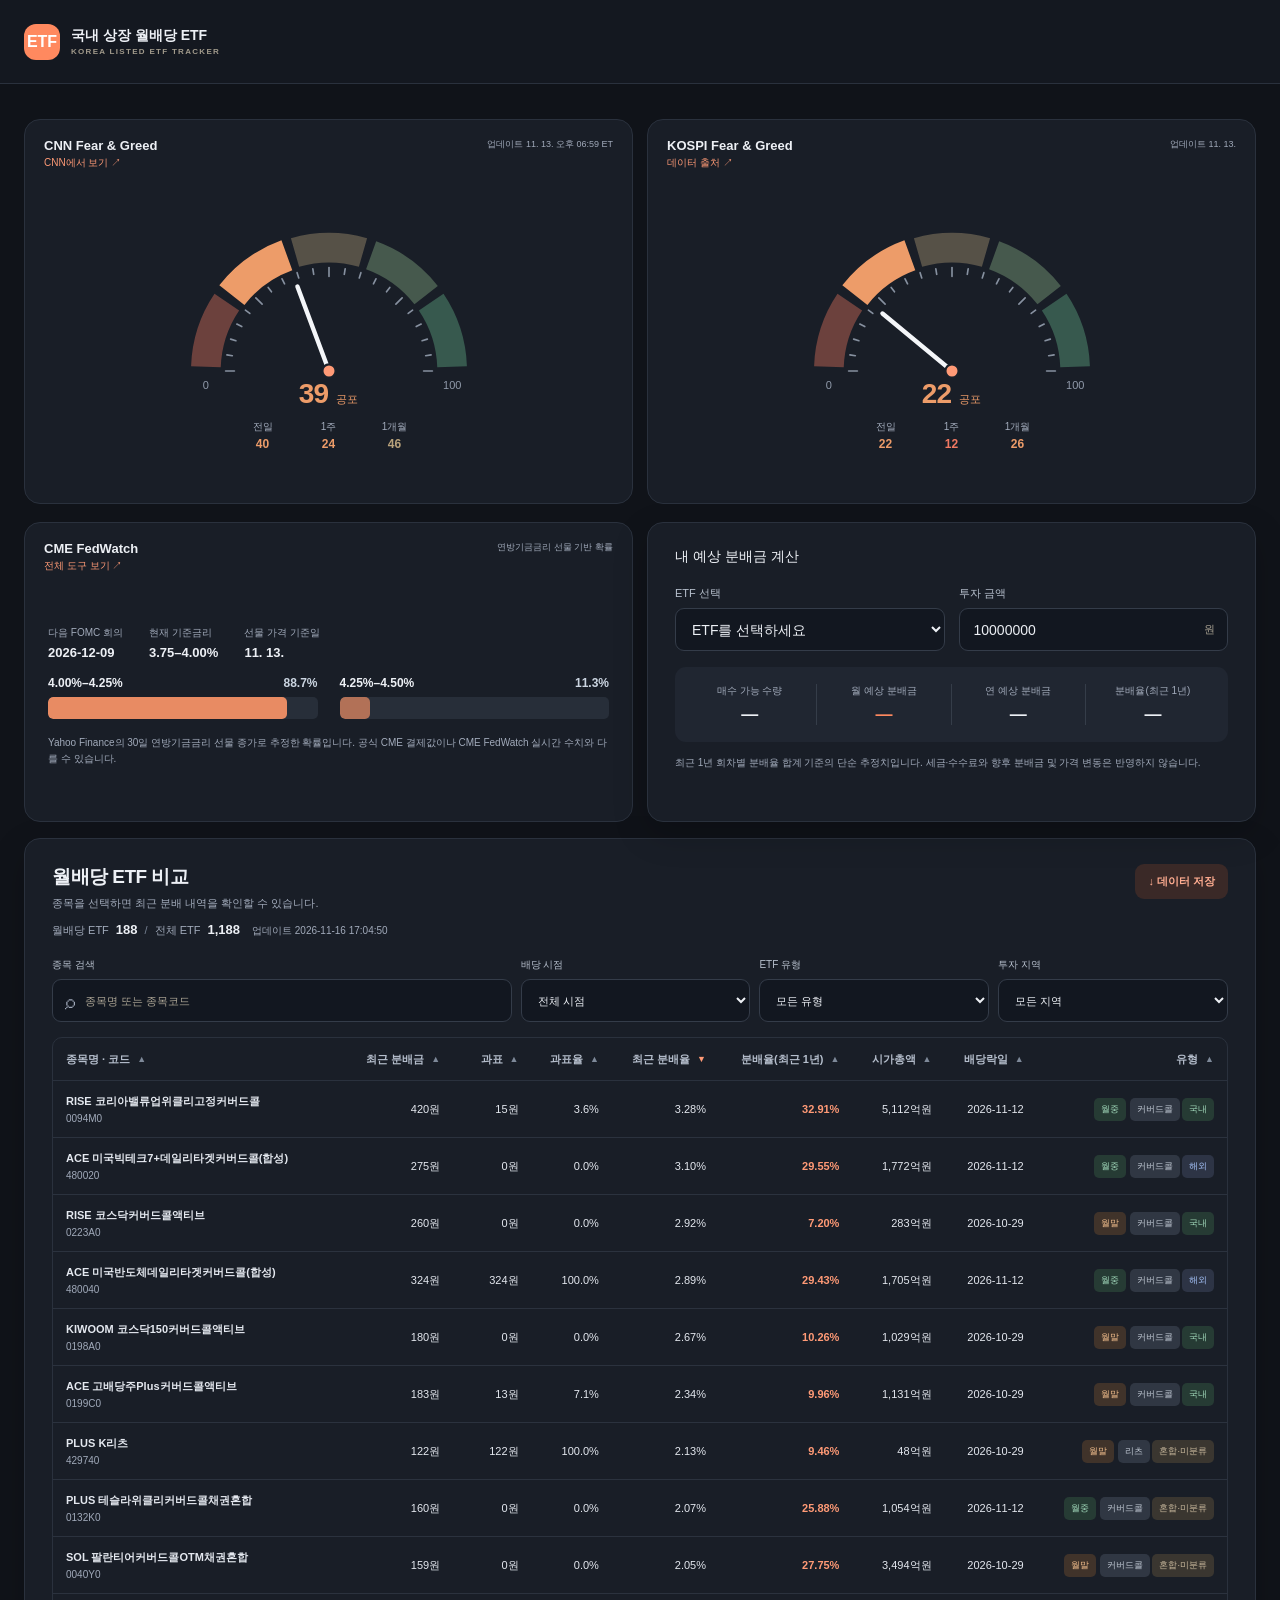
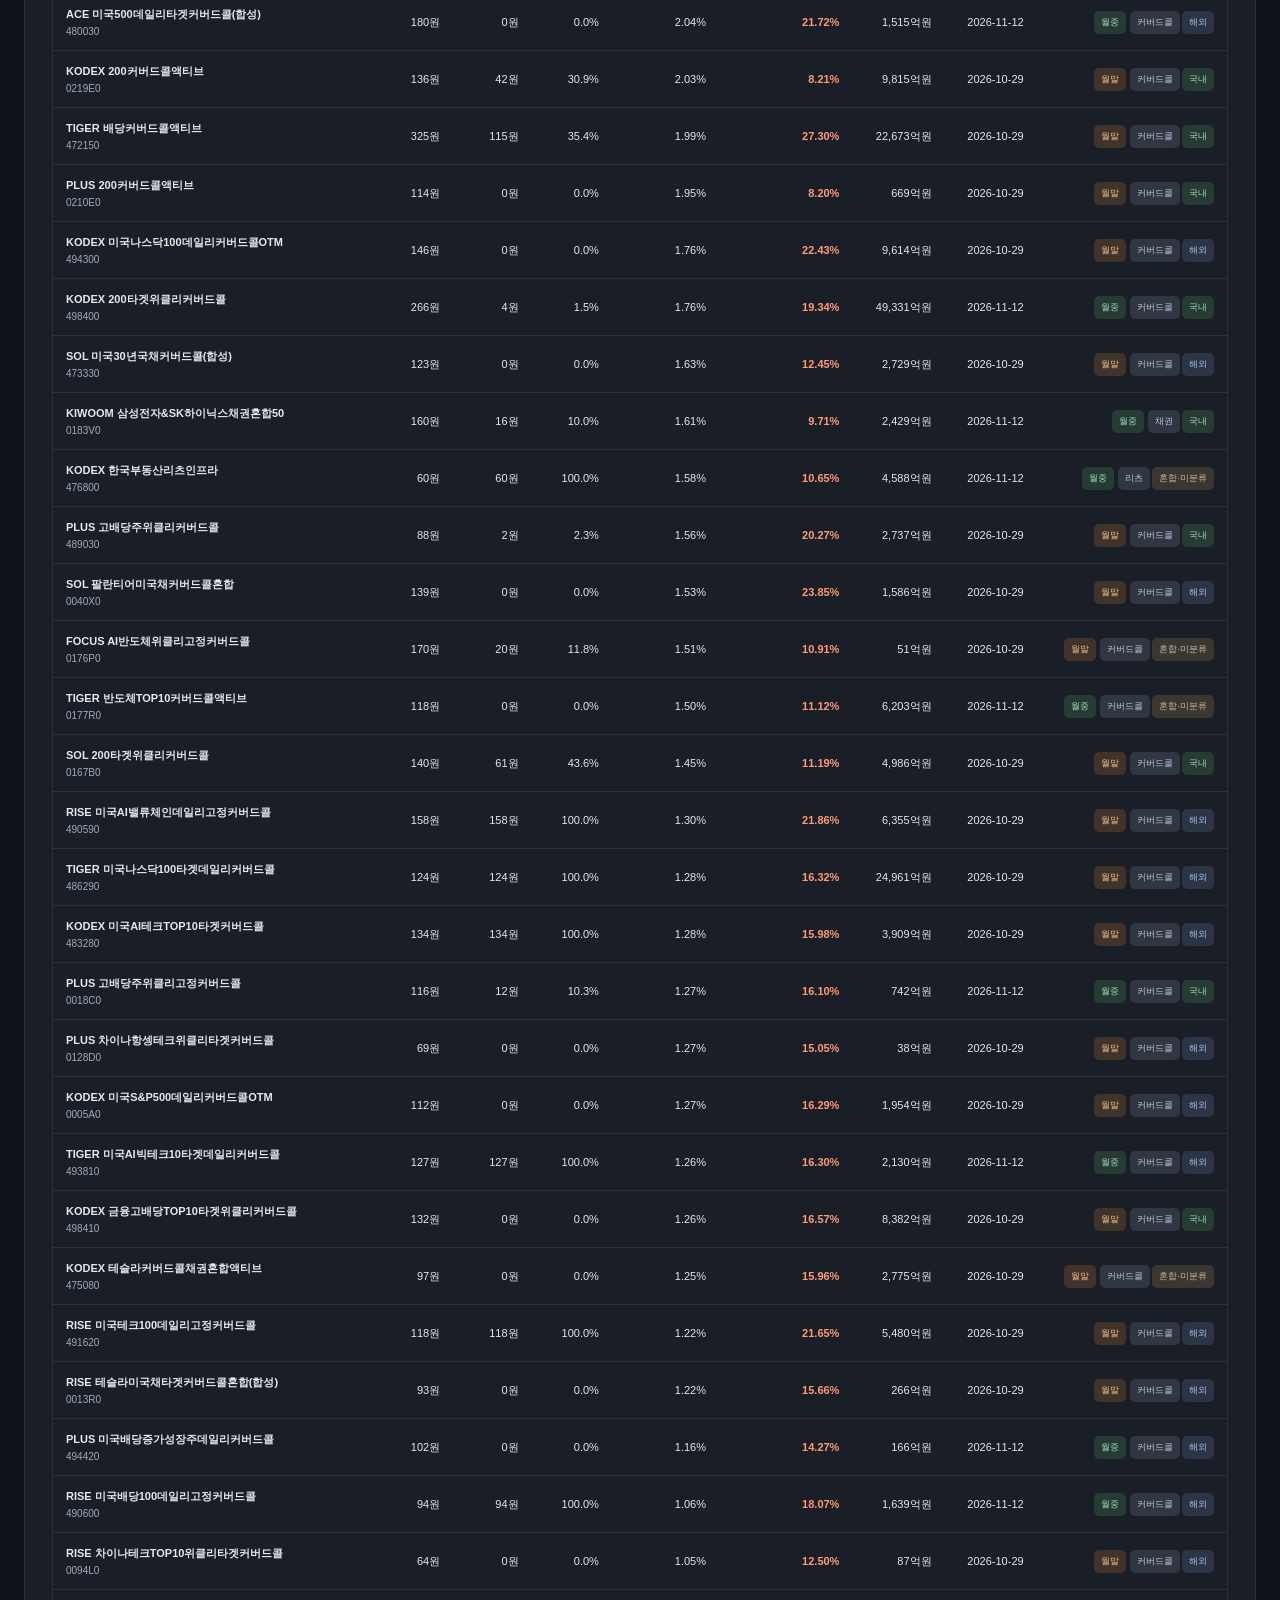
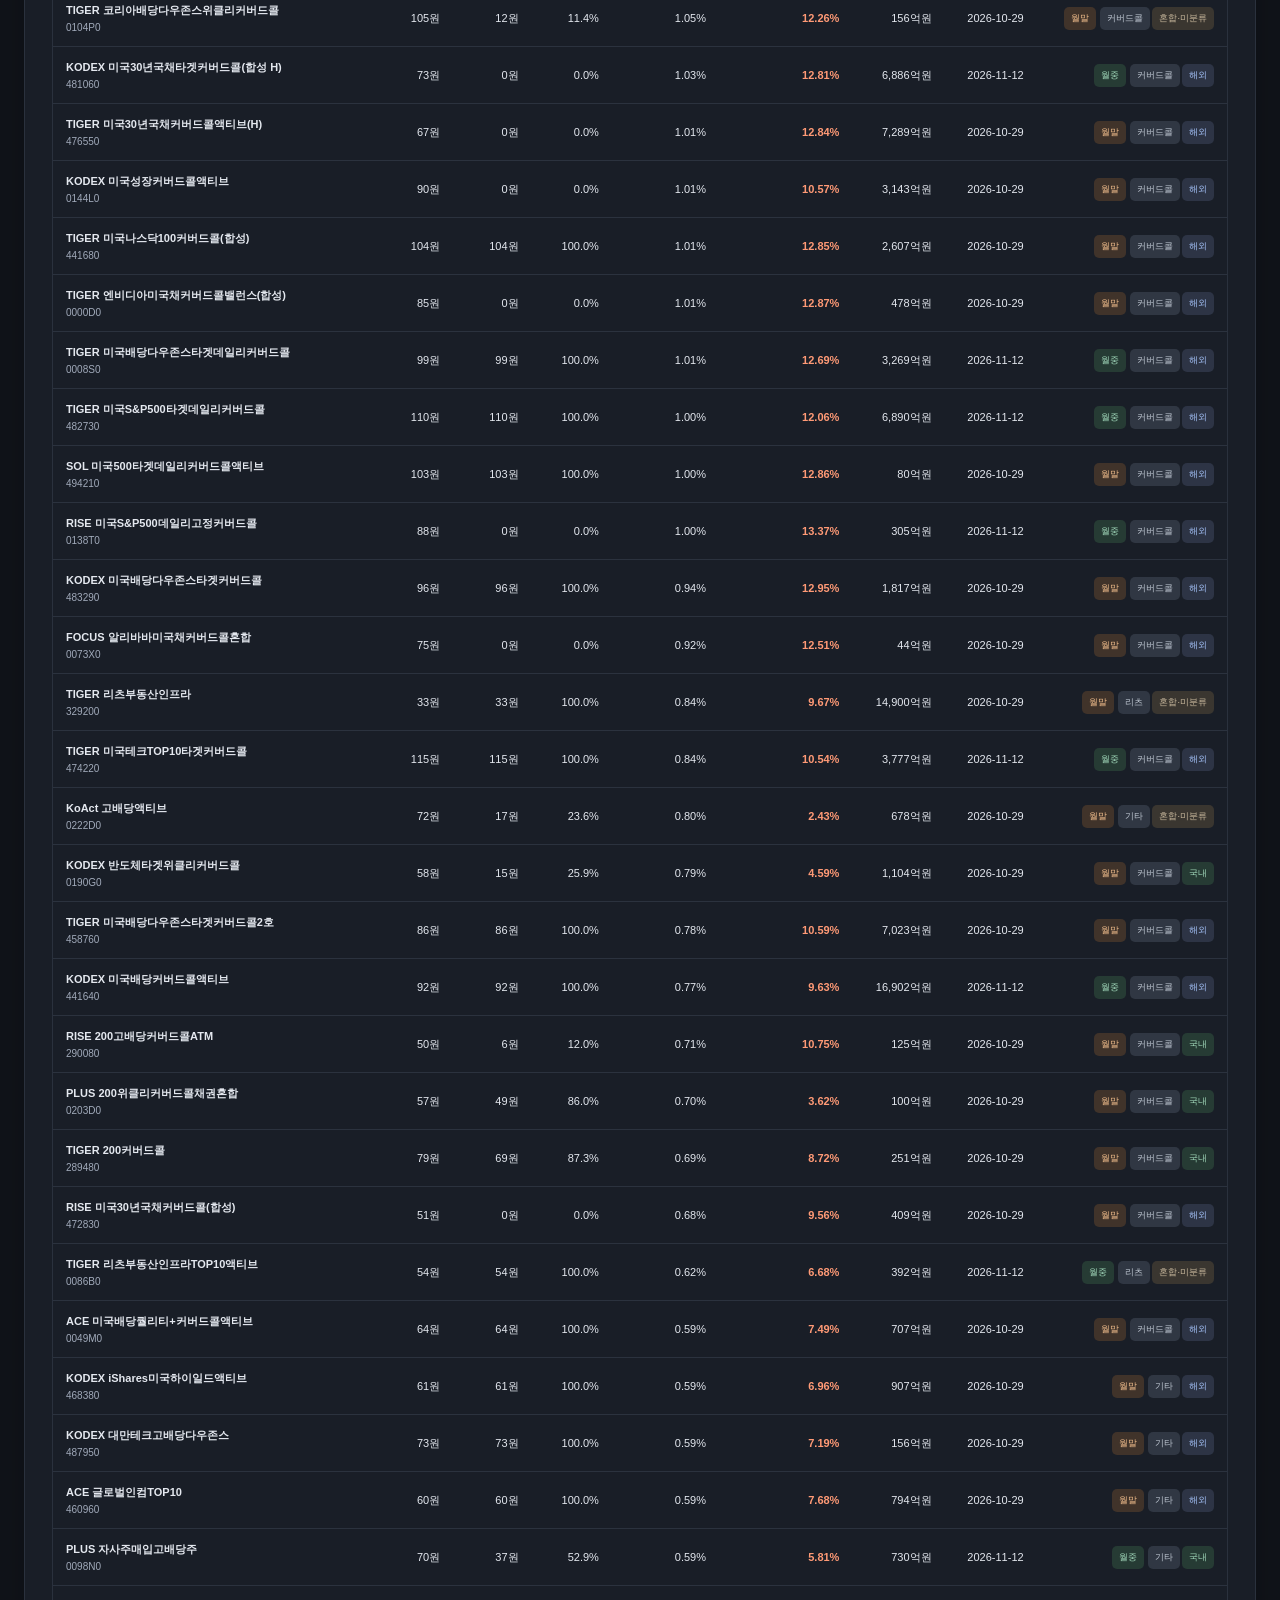
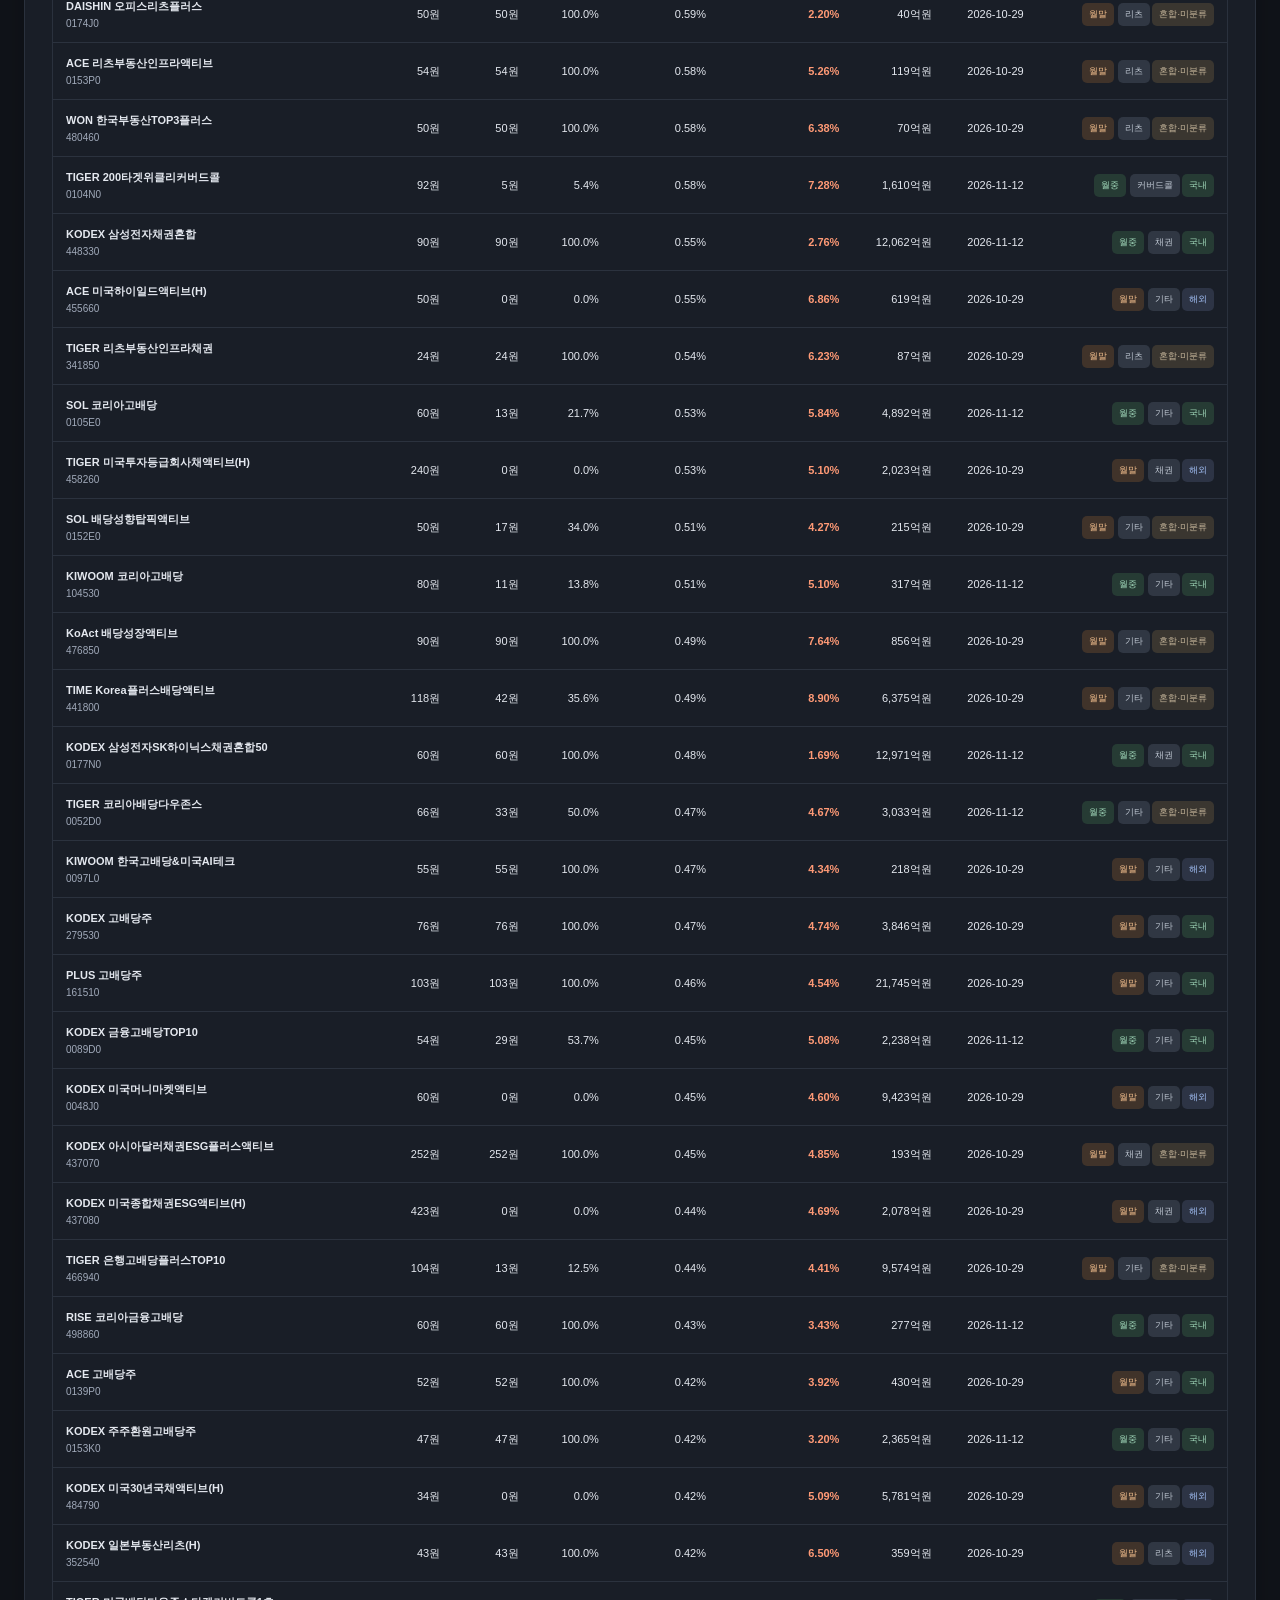
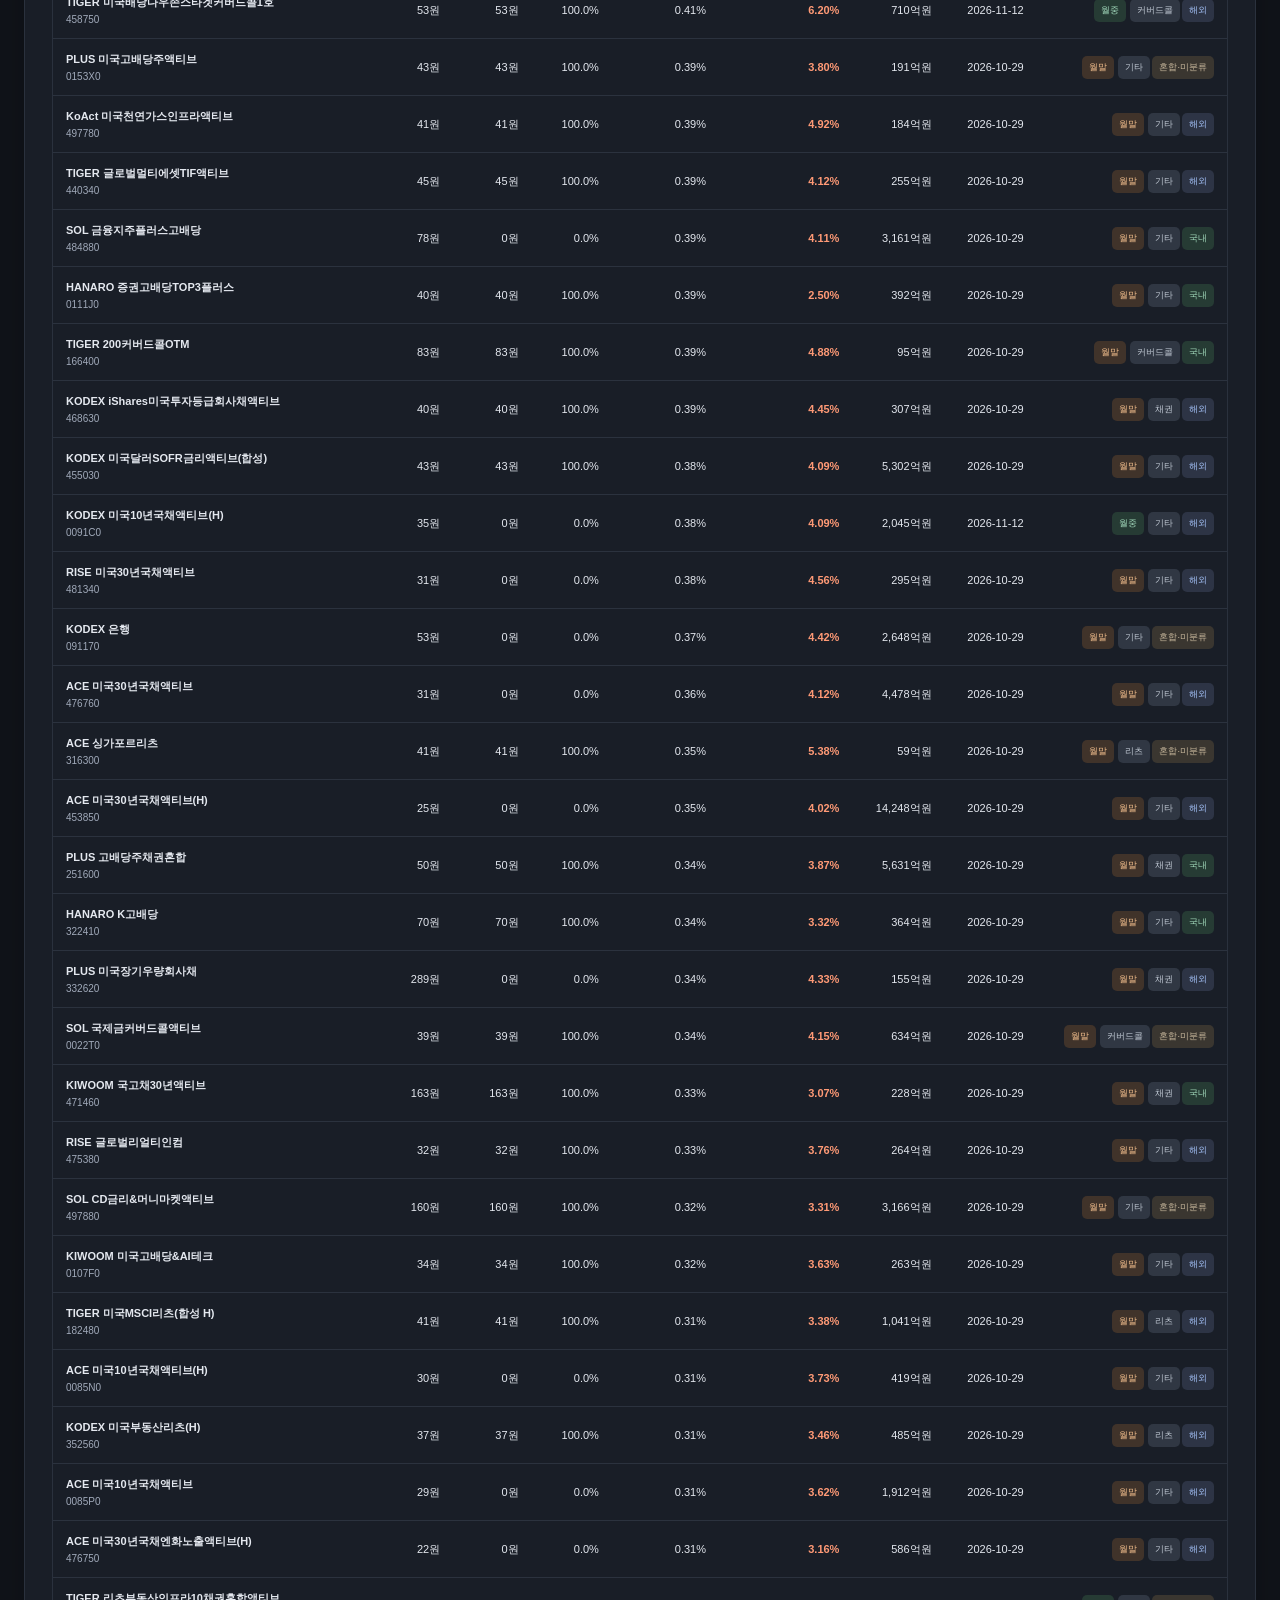
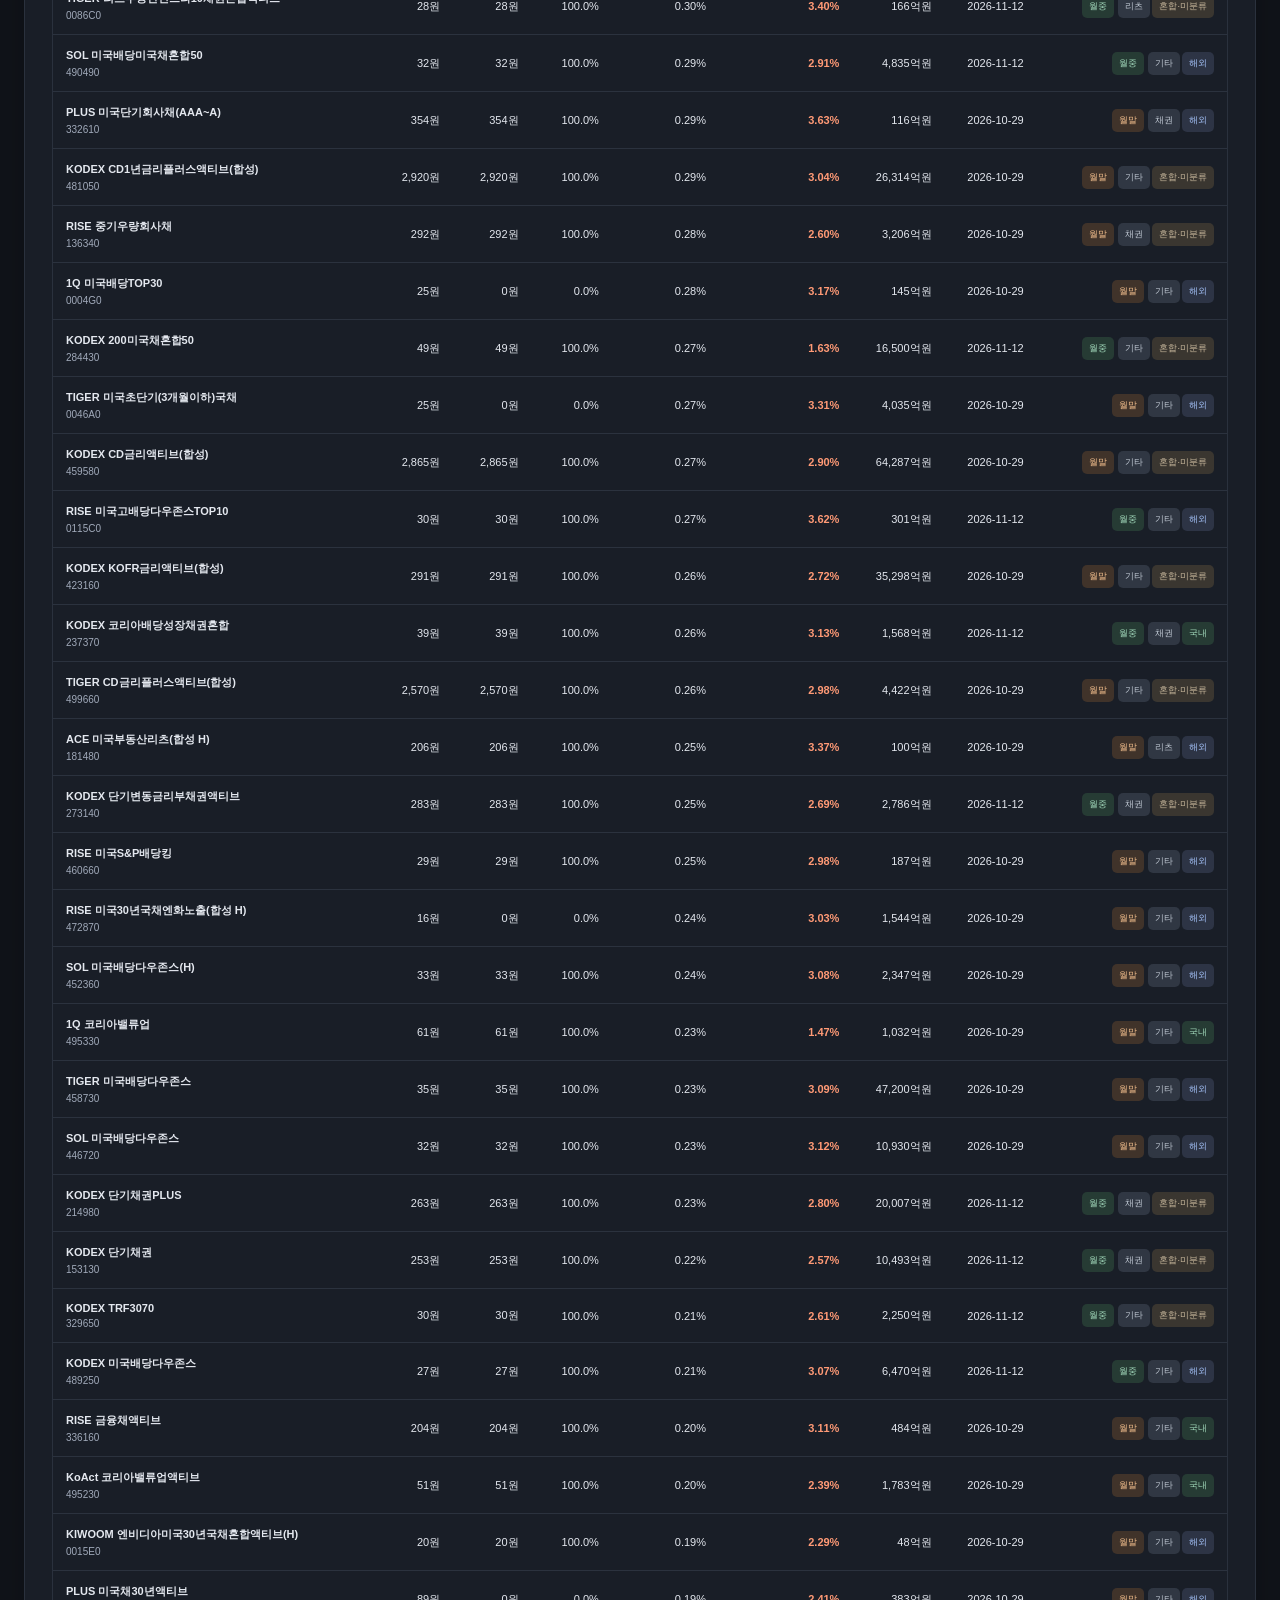
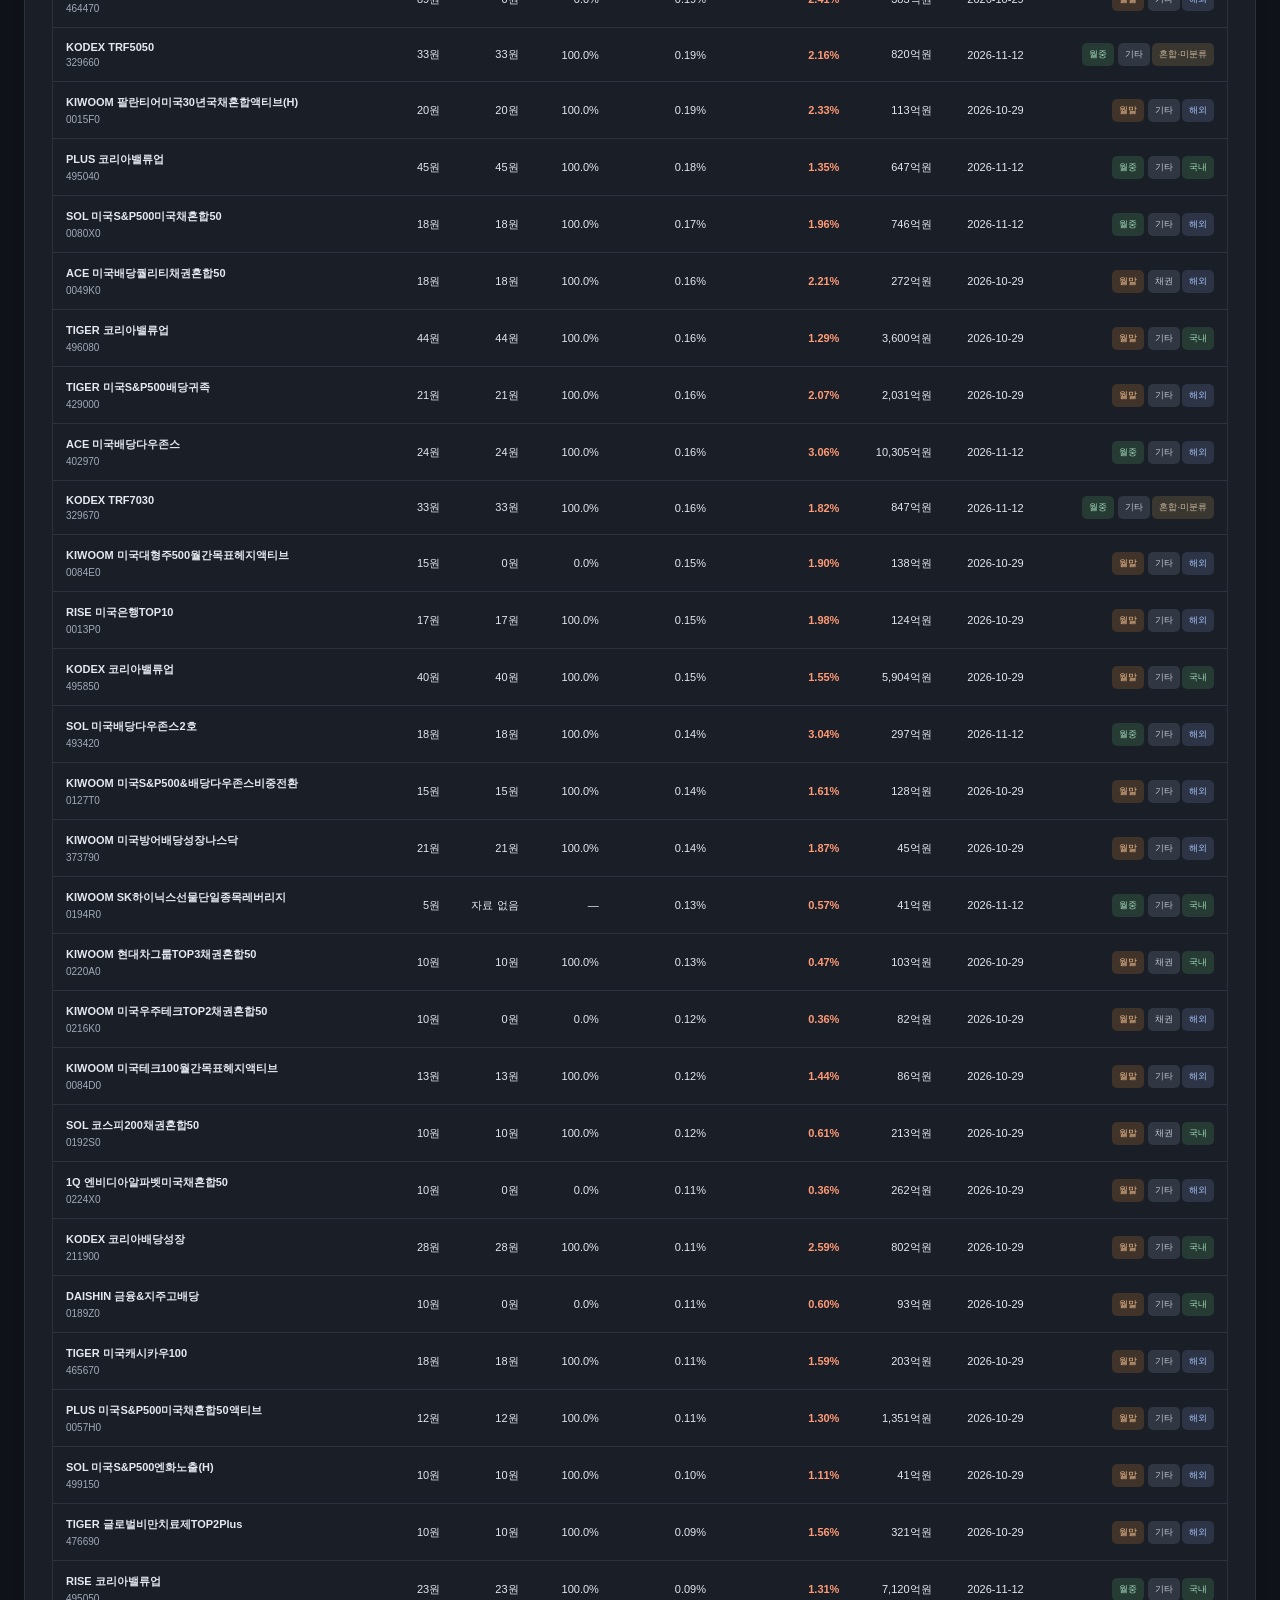
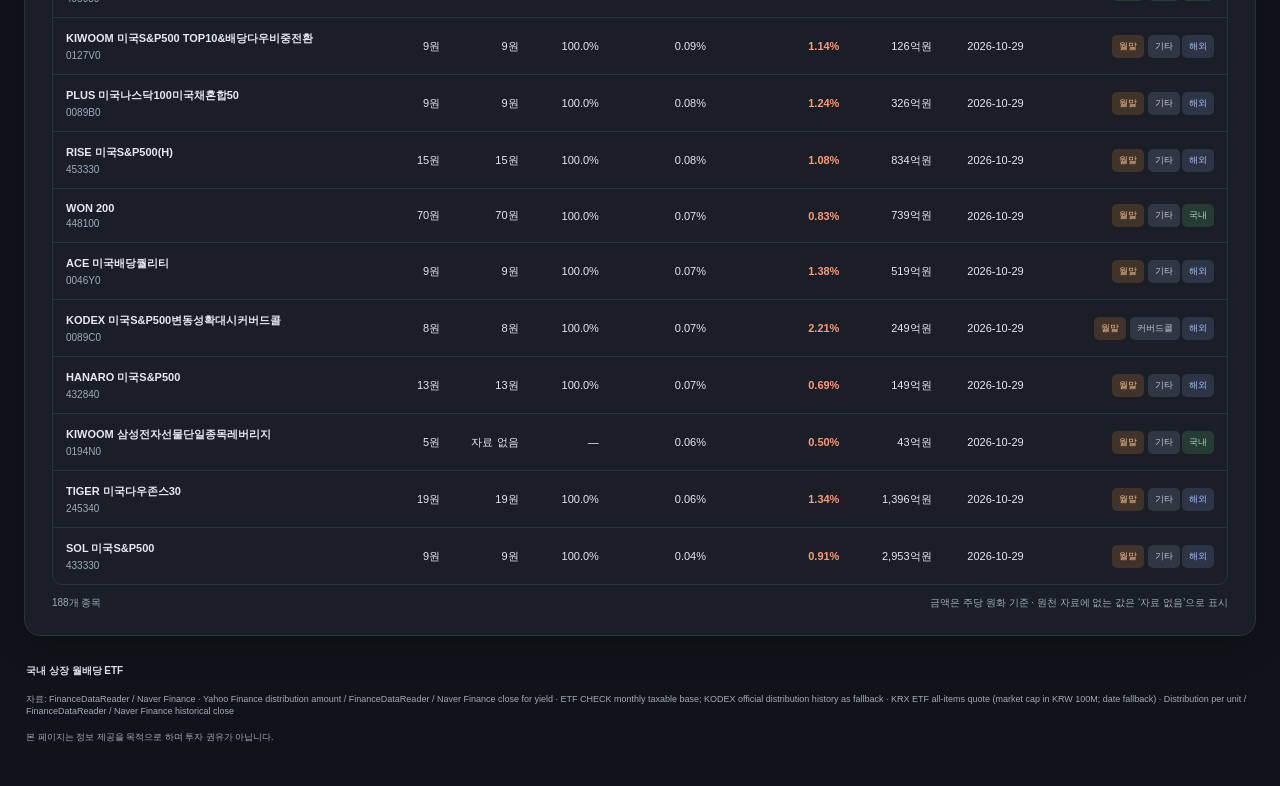
==== site/index.html @ 8293316d "dark ticker" ====
<!doctype html>
<html lang="ko">
<head>
  <meta charset="utf-8">
  <meta name="viewport" content="width=device-width,initial-scale=1">
  <meta name="theme-color" content="#101319">
  <meta name="description" content="국내 상장 월배당 ETF의 분배금, 분배율과 배당 이력을 한눈에 비교하세요.">
  <title>국내 상장 월배당 ETF</title>
  <link rel="stylesheet" href="./css/style.css?v=22">
  <script type="module" src="https://widgets.tradingview-widget.com/w/kr/tv-ticker-tape.js"></script>
</head>
<body>
  <header class="topbar">
    <a class="logo" href="./"><span class="logo-icon">ETF</span><span>국내 상장 월배당 ETF<small>KOREA LISTED ETF TRACKER</small></span></a>
    <div class="topbar-ticker" aria-label="시장 시세">
      <tv-ticker-tape symbols="FOREXCOM:SPXUSD,FOREXCOM:NSXUSD,FOREXCOM:DJI,BITSTAMP:BTCUSD,FX_IDC:KRWUSD" hide-chart item-size="compact" show-hover style="width: 100%" theme="dark" transparent></tv-ticker-tape>
    </div>
  </header>

  <main class="container">
    <section class="market-cards" aria-label="ETF 및 시장 지표">
      <article class="market-card fear-card">
        <div class="market-card-heading"><div><span>CNN Fear &amp; Greed</span><a href="https://edition.cnn.com/markets/fear-and-greed" target="_blank" rel="noopener noreferrer">CNN에서 보기 ↗</a></div><small id="fearUpdated">지표를 불러오는 중</small></div>
        <div id="fearGauge" class="fear-gauge"><span class="metric-loading">지표를 불러오는 중…</span></div>
      </article>
      <article class="market-card kospi-fear-card">
        <div class="market-card-heading"><div><span>KOSPI Fear &amp; Greed</span><a href="https://kospi.feargreedchart.com/api/?action=kospi" target="_blank" rel="noopener noreferrer">데이터 출처 ↗</a></div><small id="kospiFearUpdated">지표를 불러오는 중</small></div>
        <div id="kospiFearGauge" class="fear-gauge"><span class="metric-loading">지표를 불러오는 중…</span></div>
      </article>
    </section>

    <section class="market-bottom-row" aria-label="금리 전망 및 분배금 계산">
      <article class="market-card fedwatch-card">
        <div class="market-card-heading"><div><span>CME FedWatch</span><a href="https://www.cmegroup.com/markets/interest-rates/cme-fedwatch-tool" target="_blank" rel="noopener noreferrer">전체 도구 보기 ↗</a></div><small>연방기금금리 선물 기반 확률</small></div>
        <div id="fedwatchChart" class="fedwatch-chart"><span class="metric-loading">CME futures data loading…</span></div>
      </article>

      <section class="panel calculator" id="calculator">
        <div class="section-heading"><div>내 예상 분배금 계산</div></div>
        <div class="calculator-grid">
          <div class="field"><label for="calcEtf">ETF 선택</label><select id="calcEtf"><option value="">ETF를 선택하세요</option></select></div>
          <div class="field"><label for="investment">투자 금액</label><div class="input-suffix"><input id="investment" type="number" value="10000000" min="0" step="100000"><span>원</span></div></div>
        </div>
        <div class="calc-results">
          <div><span>매수 가능 수량</span><strong id="shares">—</strong></div>
          <div><span>월 예상 분배금</span><strong class="accent" id="monthlyIncome">—</strong></div>
          <div><span>연 예상 분배금</span><strong id="annualIncome">—</strong></div>
          <div><span>분배율(최근 1년)</span><strong id="calcYield">—</strong></div>
        </div>
        <p class="disclaimer">최근 1년 회차별 분배율 합계 기준의 단순 추정치입니다. 세금·수수료와 향후 분배금 및 가격 변동은 반영하지 않습니다.</p>
      </section>
    </section>

    <section class="panel database">
      <div class="section-heading database-heading">
        <div>
          <h2>월배당 ETF 비교</h2>
          <p class="section-subtitle">종목을 선택하면 최근 분배 내역을 확인할 수 있습니다.</p>
          <div class="database-summary" aria-label="ETF 개수 및 업데이트 시각">
            <span>월배당 ETF</span><strong id="monthlyCount">—</strong><i>/</i><span>전체 ETF</span><strong id="totalCount">—</strong>
            <small id="updatedAt">데이터를 불러오는 중</small>
          </div>
        </div>
        <button id="downloadCsv" class="button secondary">↓ 데이터 저장</button>
      </div>
      <div class="filters">
        <label class="filter-field"><span>종목 검색</span><span class="searchbox"><i aria-hidden="true">⌕</i><input id="search" type="search" placeholder="종목명 또는 종목코드" aria-label="종목 검색"></span></label>
        <label class="filter-field"><span>배당 시점</span><select id="timing" aria-label="배당 시점"><option value="all">전체 시점</option><option value="mid">월중</option><option value="end">월말</option></select></label>
        <label class="filter-field"><span>ETF 유형</span><select id="category" aria-label="ETF 유형"><option value="all">모든 유형</option><option value="커버드콜">커버드콜</option><option value="리츠">리츠</option><option value="채권">채권</option><option value="기타">기타</option></select></label>
        <label class="filter-field"><span>투자 지역</span><select id="region" aria-label="투자 지역"><option value="all">모든 지역</option><option value="국내">국내</option><option value="해외">해외</option><option value="혼합/미분류">혼합·미분류</option></select></label>
      </div>
      <div class="table-wrap"><table><thead><tr><th scope="col"><button class="sort-button" type="button" data-sort="name"><span>종목명 · 코드</span><span class="sort-arrow" aria-hidden="true">▲</span></button></th><th scope="col"><button class="sort-button" type="button" data-sort="amount"><span>최근 분배금</span><span class="sort-arrow" aria-hidden="true">▲</span></button></th><th scope="col"><button class="sort-button" type="button" data-sort="taxBase"><span>과표</span><span class="sort-arrow" aria-hidden="true">▲</span></button></th><th scope="col"><button class="sort-button" type="button" data-sort="taxRate"><span>과표율</span><span class="sort-arrow" aria-hidden="true">▲</span></button></th><th scope="col"><button class="sort-button is-active" type="button" data-sort="recentYield" aria-label="최근 분배율, 내림차순"><span>최근 분배율</span><span class="sort-arrow" aria-hidden="true">▼</span></button></th><th scope="col"><button class="sort-button" type="button" data-sort="annualYield"><span>분배율(최근 1년)</span><span class="sort-arrow" aria-hidden="true">▲</span></button></th><th scope="col"><button class="sort-button" type="button" data-sort="marketCap"><span>시가총액</span><span class="sort-arrow" aria-hidden="true">▲</span></button></th><th scope="col"><button class="sort-button" type="button" data-sort="exDate"><span>배당락일</span><span class="sort-arrow" aria-hidden="true">▲</span></button></th><th scope="col"><button class="sort-button" type="button" data-sort="type"><span>유형</span><span class="sort-arrow" aria-hidden="true">▲</span></button></th></tr></thead><tbody id="etfTable"><tr><td colspan="9" class="empty">데이터를 불러오는 중입니다.</td></tr></tbody></table></div>
      <div class="table-footer"><span id="resultCount">0개 종목</span><span>금액은 주당 원화 기준 · 원천 자료에 없는 값은 ‘자료 없음’으로 표시</span></div>
      <div id="emptyData" class="empty-state" hidden><span>◷</span><strong>아직 표시할 데이터가 없어요</strong><p>가격과 분배금 데이터가 준비되면 ETF 목록이 여기에 표시됩니다.</p></div>
    </section>

    <footer><strong>국내 상장 월배당 ETF</strong><span id="dataSource">자료: ETF 가격 및 분배 이력 데이터</span><span>본 페이지는 정보 제공을 목적으로 하며 투자 권유가 아닙니다.</span></footer>
  </main>
  <dialog id="fundDialog" class="fund-dialog"><form method="dialog"><button class="dialog-close" aria-label="닫기">×</button></form><div id="fundDetails"></div></dialog>
  <script type="module" src="./js/app.js?v=19"></script>
</body>
</html>
---- site/css/style.css ----
:root{--bg:#101319;--paper:#191e27;--ink:#edf0f5;--muted:#a1aaba;--line:#2a313d;--orange:#ff895f;--orange-dark:#ff9a76;--pale:#3a2927;--green:#80c6a2;--shadow:0 12px 35px rgba(0,0,0,.18)}
*{box-sizing:border-box}html{scroll-behavior:smooth}body{margin:0;background:var(--bg);color:var(--ink);font-family:'DM Sans','Noto Sans KR',sans-serif;font-size:14px;-webkit-font-smoothing:antialiased}button,input,select{font:inherit}.topbar{height:72px;display:flex;align-items:center;justify-content:space-between;padding:0 max(calc((100% - 1400px)/2 + 24px),24px);border-bottom:1px solid #eee9df;background:rgba(255,254,250,.85)}.logo{display:flex;align-items:center;gap:11px;color:var(--ink);text-decoration:none;font-size:14px;font-weight:800}.logo-icon{display:grid;place-items:center;width:36px;height:36px;border-radius:12px;background:var(--orange);color:white;font-size:16px}.logo small{display:block;margin-top:2px;color:#a19a8b;font-size:8px;letter-spacing:1.3px}.top-info{font-size:11px;color:var(--muted)}.live-dot{display:inline-block;width:7px;height:7px;border-radius:50%;background:#5db58a;margin-right:7px}.container{max-width:1400px;margin:auto;padding:35px 24px 30px}.hero{position:relative;overflow:hidden;display:flex;align-items:center;min-height:253px;padding:38px 48px;background:#f3e7d4;border:1px solid #eadbc3;border-radius:21px;margin-bottom:16px}.eyebrow{margin:0 0 10px;color:var(--orange);font-weight:800;font-size:10px;letter-spacing:1.6px}.hero h1{font-size:36px;line-height:1.32;letter-spacing:-1.6px;margin:0}.hero h1 span{color:var(--orange)}.hero-desc{max-width:510px;margin:14px 0 0;color:#716a5d;font-size:13px;line-height:1.8}.hero-mark{position:absolute;right:80px;bottom:0;display:flex;align-items:flex-end;gap:10px;height:150px;opacity:.72}.hero-mark span{align-self:center;margin-right:12px;color:#d29460;font-size:43px;font-weight:800}.hero-mark i{display:block;width:19px;border-radius:10px 10px 0 0;background:#dd9a68}.hero-mark i:nth-of-type(1){height:40px}.hero-mark i:nth-of-type(2){height:72px;background:#d17f54}.hero-mark i:nth-of-type(3){height:55px;background:#e0ae79}.hero-mark i:nth-of-type(4){height:105px;background:#ca764a}.hero-mark i:nth-of-type(5){height:83px;background:#dfa16b}.stats-grid{display:grid;grid-template-columns:repeat(4,1fr);gap:13px;margin-bottom:16px}.stat-card,.panel{background:var(--paper);border:1px solid var(--line);border-radius:16px;box-shadow:var(--shadow)}.stat-card{padding:19px 21px}.stat-card>span{display:block;color:var(--muted);font-size:11px}.stat-card strong{display:block;font-size:26px;letter-spacing:-.7px;margin:8px 0 4px}.stat-card small{font-size:10px;color:#a39d91}.date-stat{font-size:17px!important}.panel{padding:25px 27px;margin-bottom:16px}.section-heading{display:flex;justify-content:space-between;align-items:flex-start;gap:15px;margin-bottom:20px}.section-heading h2{font-size:19px;letter-spacing:-.5px;margin:0}.section-subtitle{font-size:11px;color:var(--muted);margin:6px 0 0}.tag{padding:7px 10px;border-radius:7px;background:#f2f5e9;color:#6c8052;font-size:10px;font-weight:700}.calculator-grid{display:grid;grid-template-columns:1fr 1fr;gap:14px}.field label{display:block;color:#777164;font-size:11px;margin-bottom:7px}.field select,.filters select,.searchbox,.input-suffix{width:100%;height:43px;padding:0 12px;border:1px solid var(--line);border-radius:9px;background:#fffefa;color:var(--ink);outline:none}.field select,.filters select{cursor:pointer}.input-suffix{display:flex;align-items:center;gap:8px}.input-suffix input{width:100%;border:0;outline:0;background:transparent;color:var(--ink)}.input-suffix span{color:#aaa393;font-size:11px}.field select:focus,.filters select:focus,.searchbox:focus-within,.input-suffix:focus-within{border-color:#d99174}.calc-results{display:grid;grid-template-columns:repeat(4,1fr);margin-top:16px;padding:17px 8px;background:#faf6ee;border-radius:11px}.calc-results div{text-align:center;border-right:1px solid #eee8dc}.calc-results div:last-child{border:0}.calc-results span{display:block;font-size:10px;color:var(--muted)}.calc-results strong{display:block;margin-top:7px;font-size:17px;letter-spacing:-.4px}.accent{color:var(--orange)}.disclaimer{font-size:10px;color:#a39d91;line-height:1.7;margin:12px 0 0}.button{border:0;border-radius:9px;padding:10px 13px;font-size:11px;font-weight:700;cursor:pointer}.secondary{background:var(--pale);color:var(--orange-dark)}.secondary:hover{background:#ffe2d4}.filters{display:grid;grid-template-columns:2fr 1fr 1fr 1fr 1.25fr;gap:9px;margin-bottom:15px}.searchbox{display:flex;align-items:center;gap:8px}.searchbox span{font-size:20px;color:#aaa393;line-height:1}.searchbox input{min-width:0;width:100%;border:0;outline:0;background:transparent;font-size:11px;color:var(--ink)}input::placeholder{color:#aaa393}.filters select{font-size:11px;padding-right:24px}.table-wrap{overflow:auto;border:1px solid var(--line);border-radius:10px}table{width:100%;border-collapse:collapse;white-space:nowrap;font-size:11px}th{padding:12px 13px;background:#faf7f0;color:#827b6f;text-align:right;font-weight:600;border-bottom:1px solid var(--line)}td{padding:13px;border-bottom:1px solid #f2eee6;text-align:right}tr:last-child td{border-bottom:0}th:first-child,td:first-child{text-align:left}.fund-row{cursor:pointer}.fund-row:hover{background:#fffaf4}.fund-name{font-weight:700}.fund-code{display:block;margin-top:4px;color:#a39d91;font-size:10px}.yield-value{color:var(--orange-dark);font-weight:800}.type-badge,.timing-badge{display:inline-block;padding:5px 7px;border-radius:5px;background:#f3f0e9;color:#817967;font-size:9px}.timing-badge{background:#edf4f0;color:#54806a}.empty{text-align:center!important;color:var(--muted);padding:28px}.table-footer{display:flex;justify-content:space-between;margin-top:11px;color:#a19b8f;font-size:10px}.empty-state{padding:30px 10px 18px;text-align:center;color:var(--muted)}.empty-state[hidden]{display:none}.empty-state>span{display:block;font-size:27px;color:#c8bda9}.empty-state strong{display:block;margin:8px 0;color:#655e51;font-size:13px}.empty-state p{margin:0;font-size:11px}.extras{padding:3px 23px}.accordion{width:100%;display:flex;align-items:center;justify-content:space-between;padding:17px 2px;border:0;border-bottom:1px solid var(--line);background:transparent;text-align:left;cursor:pointer}.accordion:last-of-type{border:0}.accordion>span{display:flex;align-items:center;gap:13px}.accordion b{font-size:10px;color:#c7a688;letter-spacing:1px}.accordion strong{display:block;font-size:12px}.accordion small{display:block;margin-top:4px;color:#a39d91;font-size:10px}.accordion em{font-style:normal;color:#a39b8b;font-size:20px;font-weight:400}.accordion-content{padding:0 28px 15px 34px;color:#898477;font-size:11px;line-height:1.8}.accordion-content p{margin:0}.retirement-card{display:flex;align-items:center;justify-content:space-between;gap:20px;margin:17px 0 22px;padding:20px 23px;border:1px solid #eee1cf;background:#fffaf2;border-radius:14px}.retirement-card>div{position:relative;padding-left:42px}.retirement-icon{position:absolute;left:0;top:2px;display:grid;place-items:center;width:30px;height:30px;border-radius:9px;background:#f8e8d3;color:#ca7750;font-size:18px}.retirement-card strong{font-size:12px}.retirement-card p{margin:5px 0 0;color:var(--muted);font-size:10px}.retirement-card a{white-space:nowrap;padding:10px 13px;border-radius:8px;background:var(--orange);color:white;text-decoration:none;font-size:10px;font-weight:700}.retirement-card a:hover{background:var(--orange-dark)}.retirement-card a span{margin-left:8px}footer{display:flex;align-items:center;gap:15px;flex-wrap:wrap;padding:12px 2px;color:#a09a8f;font-size:9px}footer strong{color:#716b60;font-size:10px}.fund-dialog{width:min(520px,calc(100% - 30px));padding:25px;border:1px solid var(--line);border-radius:16px;background:var(--paper);color:var(--ink);box-shadow:0 20px 80px #20190d33}.fund-dialog::backdrop{background:#26221877}.dialog-close{float:right;border:0;background:none;font-size:24px;color:#978f81;cursor:pointer}.fund-dialog h2{margin:0;font-size:19px}.dialog-meta{color:var(--muted);font-size:11px;margin-top:6px}.detail-grid{display:grid;grid-template-columns:1fr 1fr;gap:10px;margin:20px 0}.detail-metric{padding:13px;background:#faf6ee;border-radius:9px}.detail-metric span{display:block;color:var(--muted);font-size:10px}.detail-metric strong{display:block;margin-top:6px;font-size:15px}.history-title{margin:20px 0 8px;font-size:12px}.history-list{max-height:260px;overflow:auto}.history-item{display:flex;justify-content:space-between;padding:9px 0;border-bottom:1px solid var(--line);font-size:11px}.history-item span:last-child{font-weight:700}.history-empty{color:var(--muted);font-size:11px}
@media(max-width:760px){.topbar{height:62px;padding:0 17px}.top-info{font-size:9px}.container{padding:19px 13px 23px}.hero{min-height:220px;padding:28px 23px}.hero h1{font-size:30px}.hero-desc{max-width:80%;font-size:11px}.hero-mark{right:18px;height:110px;gap:6px}.hero-mark span{font-size:28px;margin-right:0}.hero-mark i{width:12px}.hero-mark i:nth-of-type(1){height:30px}.hero-mark i:nth-of-type(2){height:49px}.hero-mark i:nth-of-type(3){height:39px}.hero-mark i:nth-of-type(4){height:70px}.hero-mark i:nth-of-type(5){height:58px}.stats-grid{grid-template-columns:repeat(2,1fr);gap:9px}.stat-card{padding:14px}.stat-card strong{font-size:22px}.stat-card small{font-size:9px}.panel{padding:18px 14px}.section-heading{margin-bottom:16px}.section-heading h2{font-size:17px}.section-subtitle{font-size:10px}.calculator-grid,.filters{grid-template-columns:1fr 1fr}.filters .searchbox{grid-column:1/-1}.filters select{height:39px;font-size:10px}.calc-results{grid-template-columns:repeat(2,1fr);row-gap:17px;padding:15px 5px}.calc-results div:nth-child(2){border-right:0}.calc-results strong{font-size:15px}.table-wrap{margin:0 -4px}table{font-size:10px}th,td{padding:11px 8px}.table-footer{font-size:9px}.extras{padding:2px 16px}.retirement-card{align-items:flex-start;flex-direction:column;padding:17px}.retirement-card a{align-self:flex-end}.retirement-card>div{padding-left:38px}footer{gap:8px 12px}.fund-dialog{padding:21px}}
@media(max-width:380px){.hero-mark{opacity:.45}.hero-desc{max-width:95%}.stats-grid{gap:7px}.stat-card{padding:12px}.filters{grid-template-columns:1fr}.filters .searchbox{grid-column:auto}.calculator-grid{grid-template-columns:1fr}}

/* Dark theme */
body{color:var(--ink)}.topbar{background:#141820;border-color:var(--line)}.hero{background:linear-gradient(115deg,#202631,#292b35);border-color:#37333a}.hero-desc{color:#b2bac8}.hero h1 span{color:var(--orange)}.stat-card,.panel,.fund-dialog{background:var(--paper);border-color:var(--line)}.stat-card small,.section-subtitle,.disclaimer,.filter-field>span,.top-info,footer,.empty-state p,.accordion small{color:var(--muted)}.field label,.filter-field>span{color:#b7c0cd}.field select,.filters select,.searchbox,.input-suffix{background:#121720;border-color:#343c49;color:var(--ink)}.searchbox input,.input-suffix input{color:var(--ink)}.calc-results,.detail-metric{background:#202631}.calc-results div{border-color:#353d49}.tag{background:#27352f;color:#9cd6b6}.secondary{background:#3a2927;color:#ffad91}.secondary:hover{background:#50312e}.table-wrap{border-color:var(--line)}th{background:#202631;color:#b5becc;border-color:var(--line)}td{border-color:#2b323e;color:#e4e8ef}.fund-row:hover{background:#222832}.fund-code,.table-footer,.empty-state{color:var(--muted)}.type-badge{background:#303743;color:#c2cad5}.timing-badge{background:#263b34;color:#a1d8ba}.timing-badge.end{background:#40332a;color:#f0bd8c}.accordion{border-color:var(--line);color:var(--ink)}.accordion-content{color:#b2bac8}.retirement-card{background:#211f20;border-color:#44352e}.retirement-icon{background:#3c2e2c;color:#ff9a76}.retirement-card p{color:var(--muted)}footer strong{color:#d8dee8}.fund-dialog::backdrop{background:#05070bcc}.dialog-close{color:#a1aaba}.dialog-meta,.history-empty{color:var(--muted)}.history-item{border-color:var(--line)}.history-item small{display:block;margin-top:3px;color:var(--muted);font-size:9px}.fund-row:focus-visible,button:focus-visible,select:focus-visible,a:focus-visible{outline:2px solid var(--orange);outline-offset:2px}
.filter-field{display:flex;flex-direction:column;gap:7px;min-width:0}.filter-field>span:first-child{font-size:10px}.filters{align-items:end}.searchbox{height:43px}.searchbox i{font-style:normal;font-size:20px;color:#a1aaba;line-height:1}.filters select{height:43px}.table-wrap table{min-width:980px}.timing-badge,.type-badge{margin:2px}.type-badge{white-space:nowrap}
@media(max-width:760px){.filters{grid-template-columns:1fr 1fr;gap:11px 9px}.filters .filter-field:first-child{grid-column:1/-1}.filters .searchbox{grid-column:auto}.filters select,.searchbox{height:40px}}

.history-item{display:grid;grid-template-columns:repeat(4,minmax(0,1fr));gap:10px 14px;align-items:center}.history-item span{min-width:0}.history-item span:last-child{font-weight:700}@media(max-width:520px){.history-item{grid-template-columns:repeat(2,minmax(0,1fr));gap:9px 12px}}

.tradingview-link{display:inline-flex;align-items:center;gap:5px;margin-top:10px;color:#ff9a76;text-decoration:none;font-size:11px;font-weight:700}.tradingview-link:hover{text-decoration:underline}.tradingview-link span{color:var(--orange)}

.region-badge{display:inline-block;padding:5px 7px;border-radius:5px;font-size:9px;white-space:nowrap}.region-badge.domestic{background:#263b34;color:#a1d8ba}.region-badge.overseas{background:#2d3445;color:#a9c7ff}.region-badge.mixed{background:#3a3630;color:#c9b99d}

/* Sortable table headers */
.filters{grid-template-columns:2fr 1fr 1fr 1fr}
th{padding:0;background:transparent}
.sort-button{appearance:none;-webkit-appearance:none;display:flex;align-items:center;justify-content:flex-end;gap:7px;width:100%;min-height:42px;padding:12px 13px;border:0;border-radius:0;box-shadow:none;background:transparent;color:inherit;font:inherit;text-align:inherit;white-space:nowrap;cursor:pointer}
th:first-child .sort-button{justify-content:flex-start}
.sort-button:hover{color:#eef3fa}
.sort-button:focus-visible{outline:2px solid #ff9a76;outline-offset:-3px;border-radius:5px}
.sort-arrow{color:#7e8999;font-size:9px;font-weight:800;line-height:1;transition:color .15s,transform .15s}
.sort-button.is-active .sort-arrow{color:#ff9a76}
@media(max-width:760px){.filters{grid-template-columns:1fr 1fr}}

/* Combined ETF totals and live market indicators */
.market-cards{display:grid;grid-template-columns:minmax(200px,.78fr) minmax(290px,1.08fr) minmax(420px,1.6fr);gap:14px;margin-bottom:18px;align-items:stretch}
.market-card{min-width:0;min-height:310px;border:1px solid var(--line);border-radius:16px;background:var(--paper);color:var(--ink)}
.market-card{overflow:hidden;padding:18px 19px;display:flex;flex-direction:column}
.market-card-heading{display:flex;justify-content:space-between;align-items:flex-start;gap:10px;min-height:34px}
.market-card-heading>div{display:flex;flex-direction:column;gap:3px}
.market-card-heading>div>span{font-size:13px;font-weight:750}
.market-card-heading a{color:#ff9a76;font-size:10px;text-decoration:none}
.market-card-heading a:hover{text-decoration:underline}
.market-card-heading>small{color:var(--muted);font-size:9px;text-align:right;white-space:nowrap}
.fear-gauge{position:relative;flex:1;display:flex;flex-direction:column;justify-content:center;align-items:center;min-height:235px}
.fear-gauge svg{display:block;width:min(100%,330px);height:auto;overflow:visible}
.gauge-segment{fill:none;stroke:var(--segment-color);stroke-width:27;stroke-linecap:butt;opacity:.38}
.gauge-segment.is-active{opacity:1;stroke-width:29}
.gauge-tick{stroke:#8791a0;stroke-width:1.5;stroke-linecap:round}
.gauge-end-label{fill:#909aaa;font-size:10px}
.gauge-needle{stroke:#f4f6f9;stroke-width:4;stroke-linecap:round}
.gauge-hub{fill:#ff9a76;stroke:#1a2029;stroke-width:2}
.fear-value{display:flex;align-items:baseline;justify-content:center;gap:8px;margin-top:-19px;z-index:1}
.fear-value strong{font-size:28px;letter-spacing:-.7px}
.fear-value span{color:var(--muted);font-size:11px}
.fear-deltas{display:flex;justify-content:center;gap:18px;width:100%;margin-top:10px}
.fear-deltas div{display:flex;flex-direction:column;align-items:center;gap:3px;min-width:48px}
.fear-deltas span{color:var(--muted);font-size:10px}
.fear-deltas b{font-size:12px;font-weight:700;font-variant-numeric:tabular-nums}
.fear-deltas b.up{color:#8eb98b}
.fear-deltas b.down{color:#f27962}
.fear-deltas b.flat{color:var(--muted)}
.fear-deltas b.efear{color:#f27962}
.fear-deltas b.fear{color:#ed9c69}
.fear-deltas b.neutral{color:#b8a27b}
.fear-deltas b.greed{color:#8eb98b}
.fear-deltas b.egreed{color:#68b88e}
.fear-gauge .metric-unavailable a{display:inline-block;margin-top:8px;color:var(--orange);text-decoration:none}
.metric-loading,.metric-unavailable{color:var(--muted);font-size:11px;text-align:center;line-height:1.7}
.fedwatch-fallback{flex:1;display:flex;flex-direction:column;align-items:center;justify-content:center;gap:10px;padding:24px 12px;text-align:center;color:var(--muted)}
.fedwatch-icon{display:grid;place-items:center;width:48px;height:48px;border:1px solid #3b424e;border-radius:14px;color:var(--orange);font-size:24px;font-weight:800}
.fedwatch-fallback p{max-width:300px;margin:0;font-size:11px;line-height:1.7}
.fedwatch-fallback a{display:inline-flex;margin-top:4px;padding:10px 13px;border:1px solid #654538;border-radius:9px;background:#332622;color:#ff9a76;font-size:11px;font-weight:700;text-decoration:none}
.fedwatch-fallback a:hover{background:#493129}
@media(max-width:1400px){.market-cards{grid-template-columns:minmax(0,1fr) minmax(0,1fr)}.fedwatch-card{grid-column:1/-1;min-height:340px}}
@media(max-width:700px){.market-cards{grid-template-columns:minmax(0,1fr);gap:10px}.market-card{min-height:290px}.fedwatch-card{grid-column:auto;min-height:330px}}

/* Market sentiment and summary cards */
.market-cards{grid-template-columns:repeat(2,minmax(0,1fr))}
.market-card{min-height:385px}
.market-bottom-row{display:grid;grid-template-columns:repeat(2,minmax(0,1fr));gap:14px;align-items:stretch;margin-bottom:16px}
.market-bottom-row .fedwatch-card{grid-column:auto}
.market-bottom-row .panel{margin-bottom:0}
.market-bottom-row .market-card{min-height:300px}
.fedwatch-card .fedwatch-fallback{flex-direction:row;flex-wrap:wrap;justify-content:center;padding:12px}
@media(max-width:1400px){.market-cards{grid-template-columns:repeat(2,minmax(0,1fr))}}
@media(max-width:700px){.market-cards{grid-template-columns:minmax(0,1fr)}.market-card{min-height:385px}.market-bottom-row{grid-template-columns:minmax(0,1fr);gap:10px}.market-bottom-row .market-card{min-height:250px}}

/* ETF comparison summary */
.database-summary{display:flex;align-items:baseline;gap:7px;flex-wrap:wrap;margin-top:11px;color:var(--muted);font-size:11px}
.database-summary strong{color:var(--ink);font-size:13px;font-variant-numeric:tabular-nums}
.database-summary i{color:#778293;font-style:normal}
.database-summary small{margin-left:5px;color:var(--muted);font-size:10px}
.fear-value strong,.fear-value span{color:var(--sentiment-color)}
@media(max-width:700px){.database-heading{align-items:flex-start}.database-summary{gap:6px}.database-summary small{flex-basis:100%;margin:2px 0 0}}

/* FedWatch-style probability bars */
.fedwatch-card{min-height:250px}
.fedwatch-chart{display:flex;flex:1;flex-direction:column;justify-content:center;gap:16px;padding:14px 4px 0}
.fedwatch-summary{display:flex;align-items:center;gap:26px;flex-wrap:wrap}
.fedwatch-summary div{display:flex;flex-direction:column;gap:5px}
.fedwatch-summary span,.fedwatch-note{color:var(--muted);font-size:10px}
.fedwatch-summary strong{font-size:13px;font-variant-numeric:tabular-nums}
.fedwatch-bars{display:grid;grid-template-columns:repeat(auto-fit,minmax(180px,1fr));gap:15px 22px}
.fedwatch-outcome{min-width:0}
.fedwatch-bar-label{display:flex;justify-content:space-between;gap:12px;margin-bottom:7px;font-size:12px}
.fedwatch-bar-label b{color:#cbd5e1;font-variant-numeric:tabular-nums}
.fedwatch-bar-track{height:22px;overflow:hidden;border-radius:5px;background:#272e39}
.fedwatch-bar-track span{display:block;height:100%;border-radius:5px;background:#3185b9}
.fedwatch-outcome.hold .fedwatch-bar-track span{background:#3185b9}
.fedwatch-outcome.hike .fedwatch-bar-track span{background:#e88b63}
.fedwatch-outcome.cut .fedwatch-bar-track span{background:#8eaa79}
.fedwatch-note{margin:0;line-height:1.6}
.fedwatch-chart .metric-unavailable a{display:inline-block;margin-top:8px;color:var(--orange);text-decoration:none}
@media(max-width:700px){.fedwatch-summary{gap:14px 22px}.fedwatch-bars{grid-template-columns:1fr}.fedwatch-bar-track{height:20px}}

/* Header ticker tape */
.topbar{height:auto;min-height:84px;gap:24px}
.topbar-ticker{flex:1;min-width:0;max-width:900px}
.topbar-ticker tv-ticker-tape{display:block;width:100%!important;max-width:900px}
@media(max-width:760px){.topbar{height:auto;min-height:62px;padding:12px 17px;flex-wrap:wrap;gap:10px}.topbar-ticker{flex-basis:100%;max-width:none}}
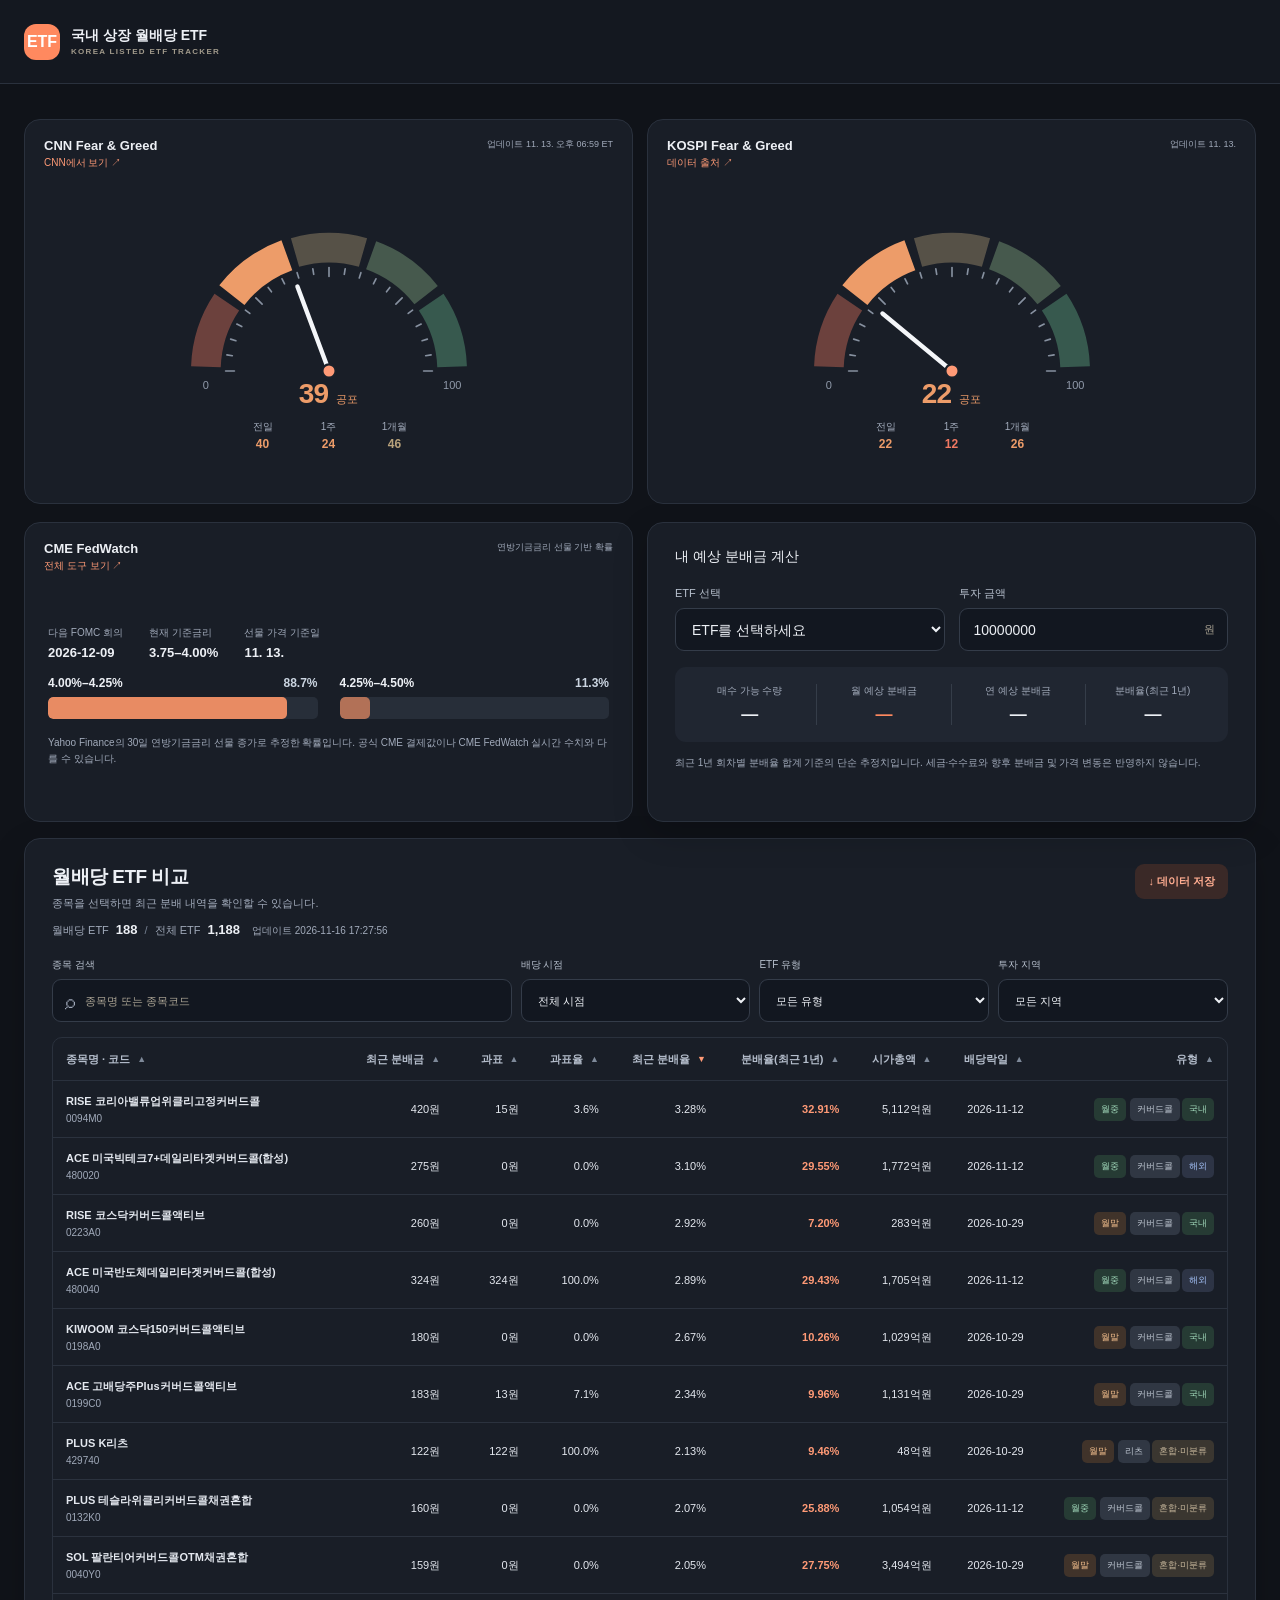
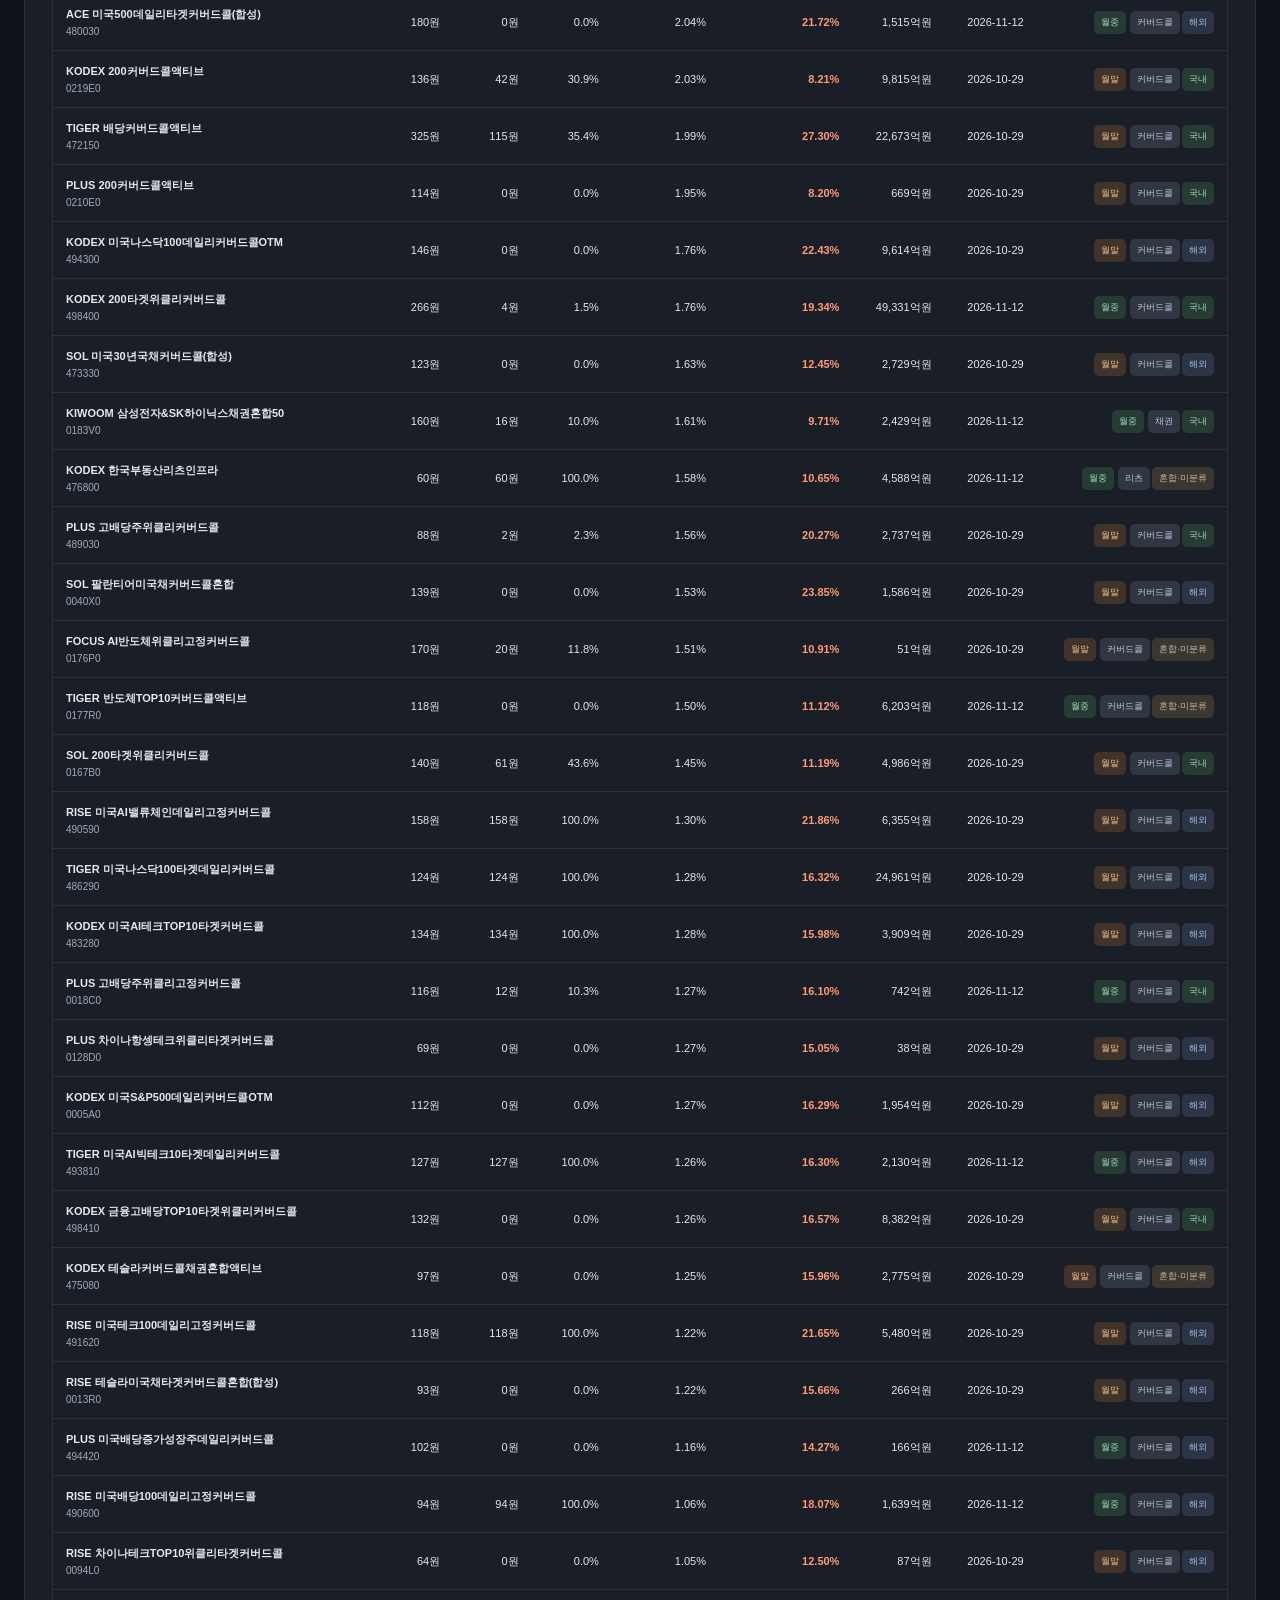
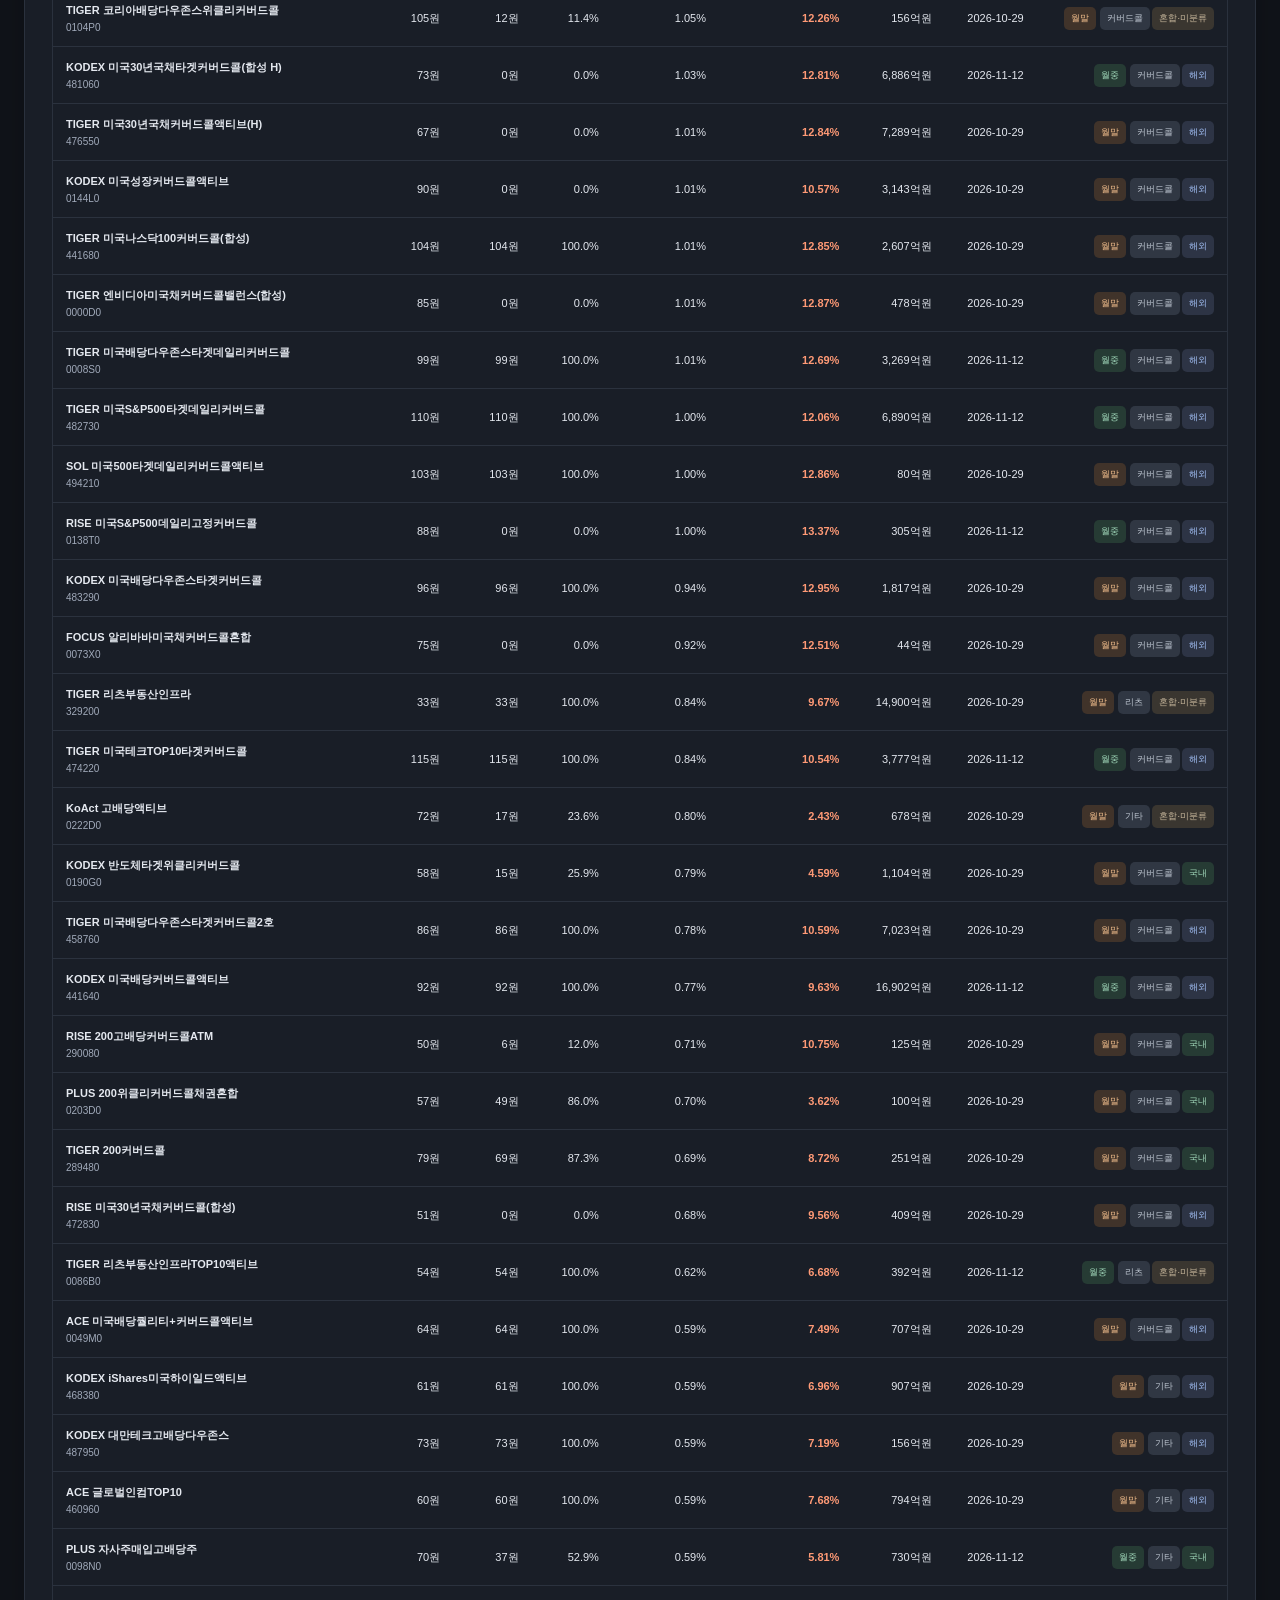
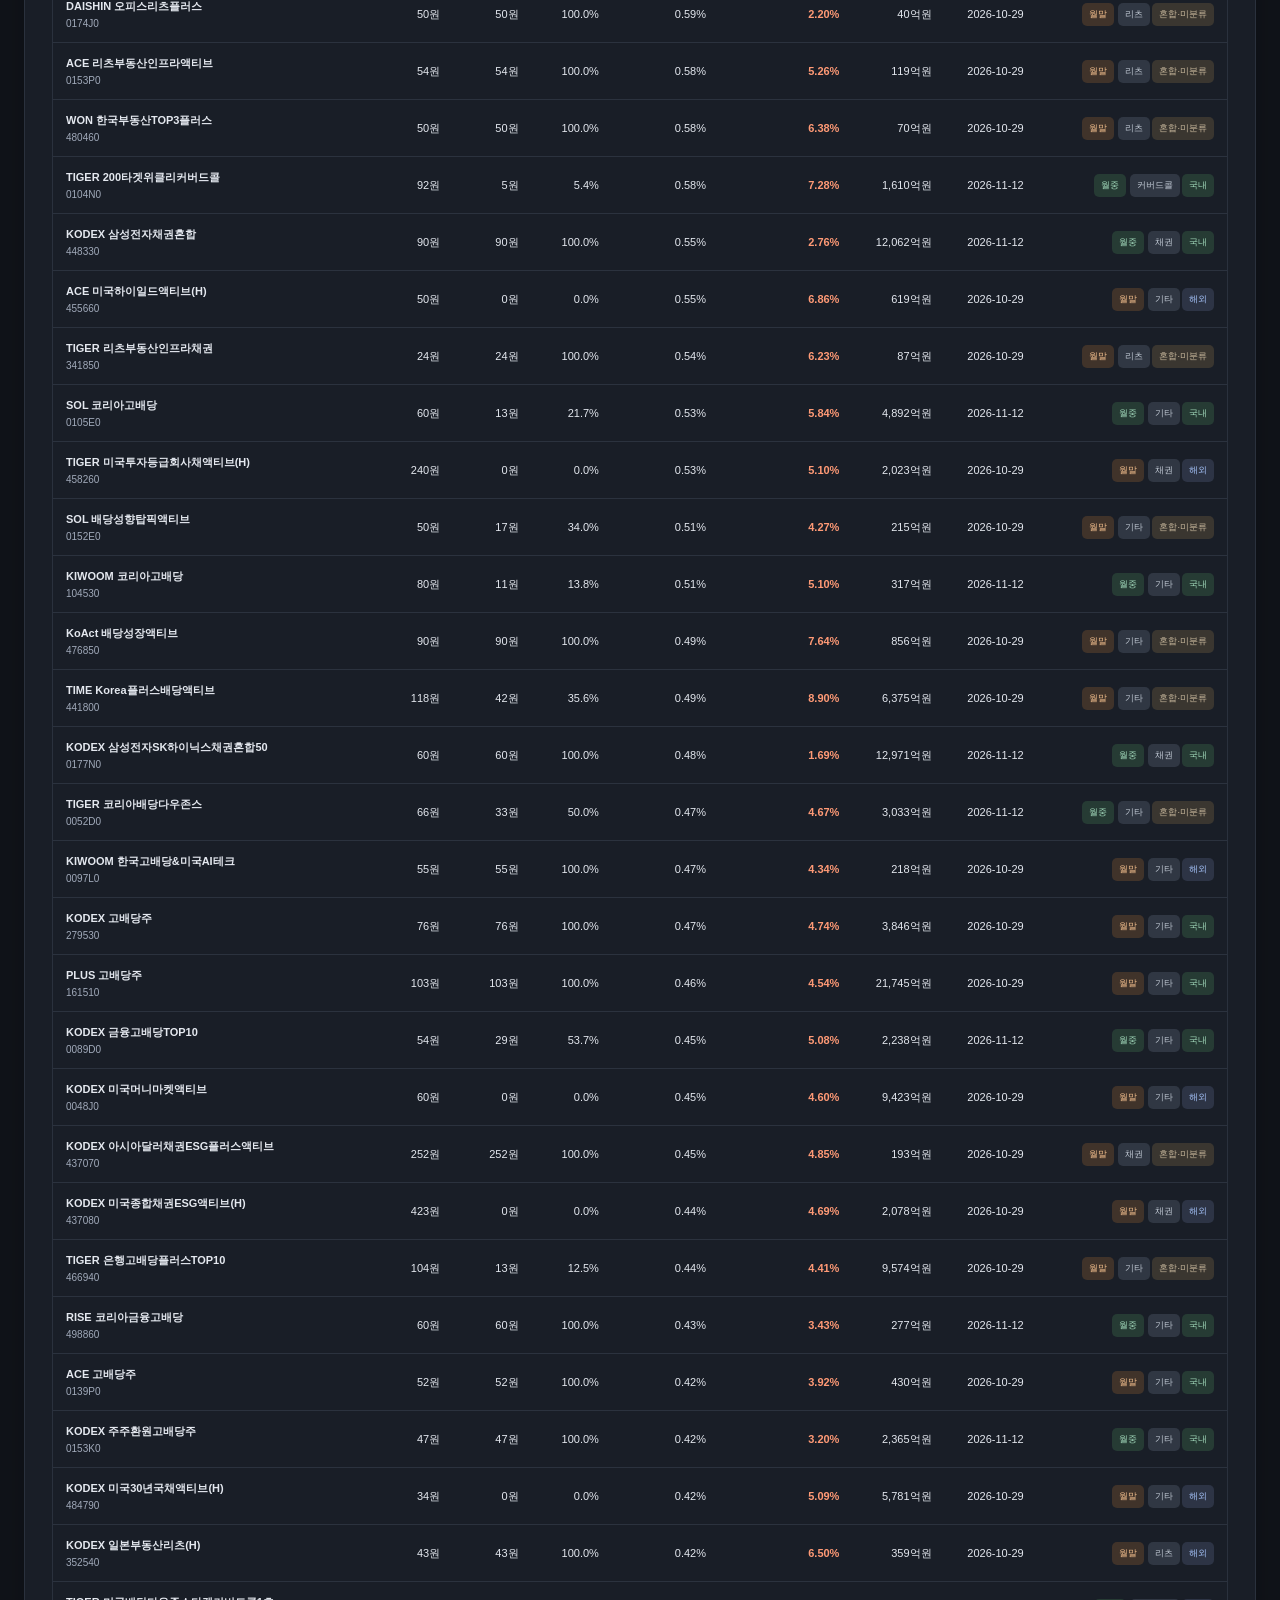
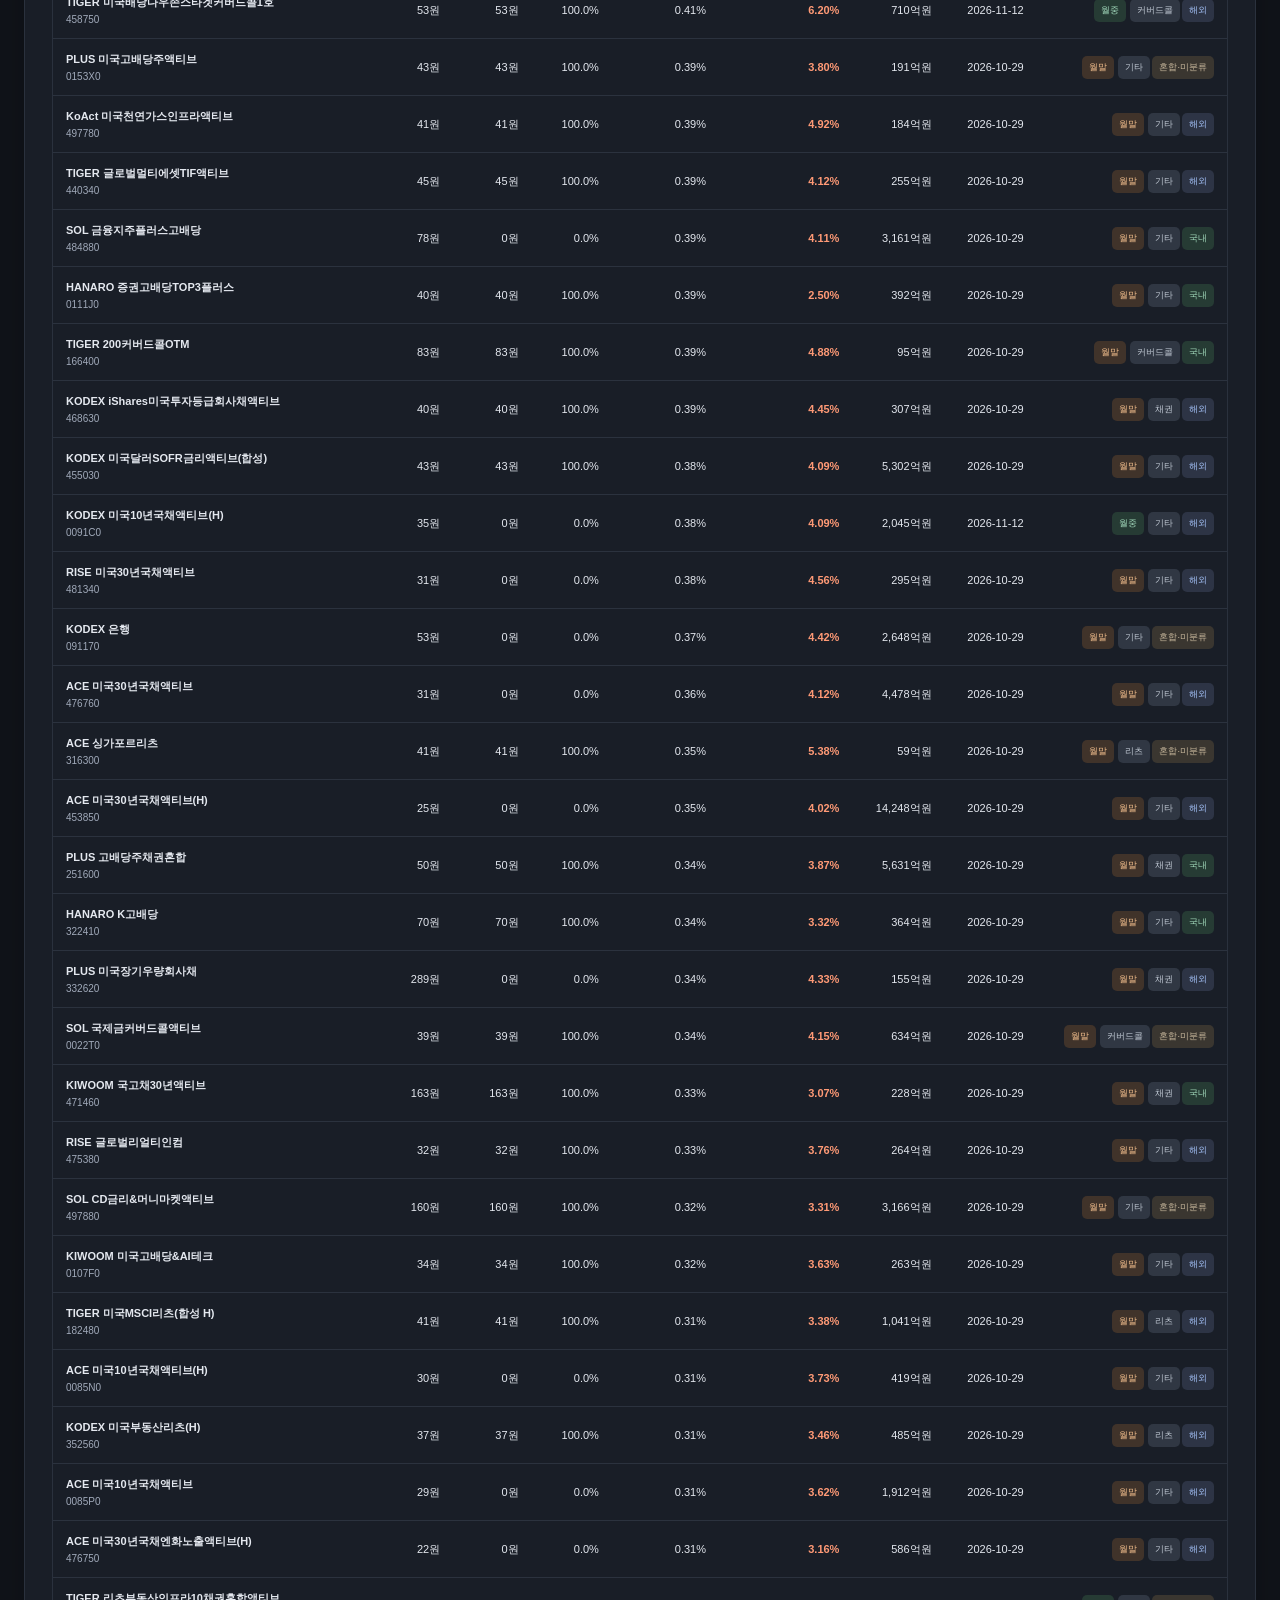
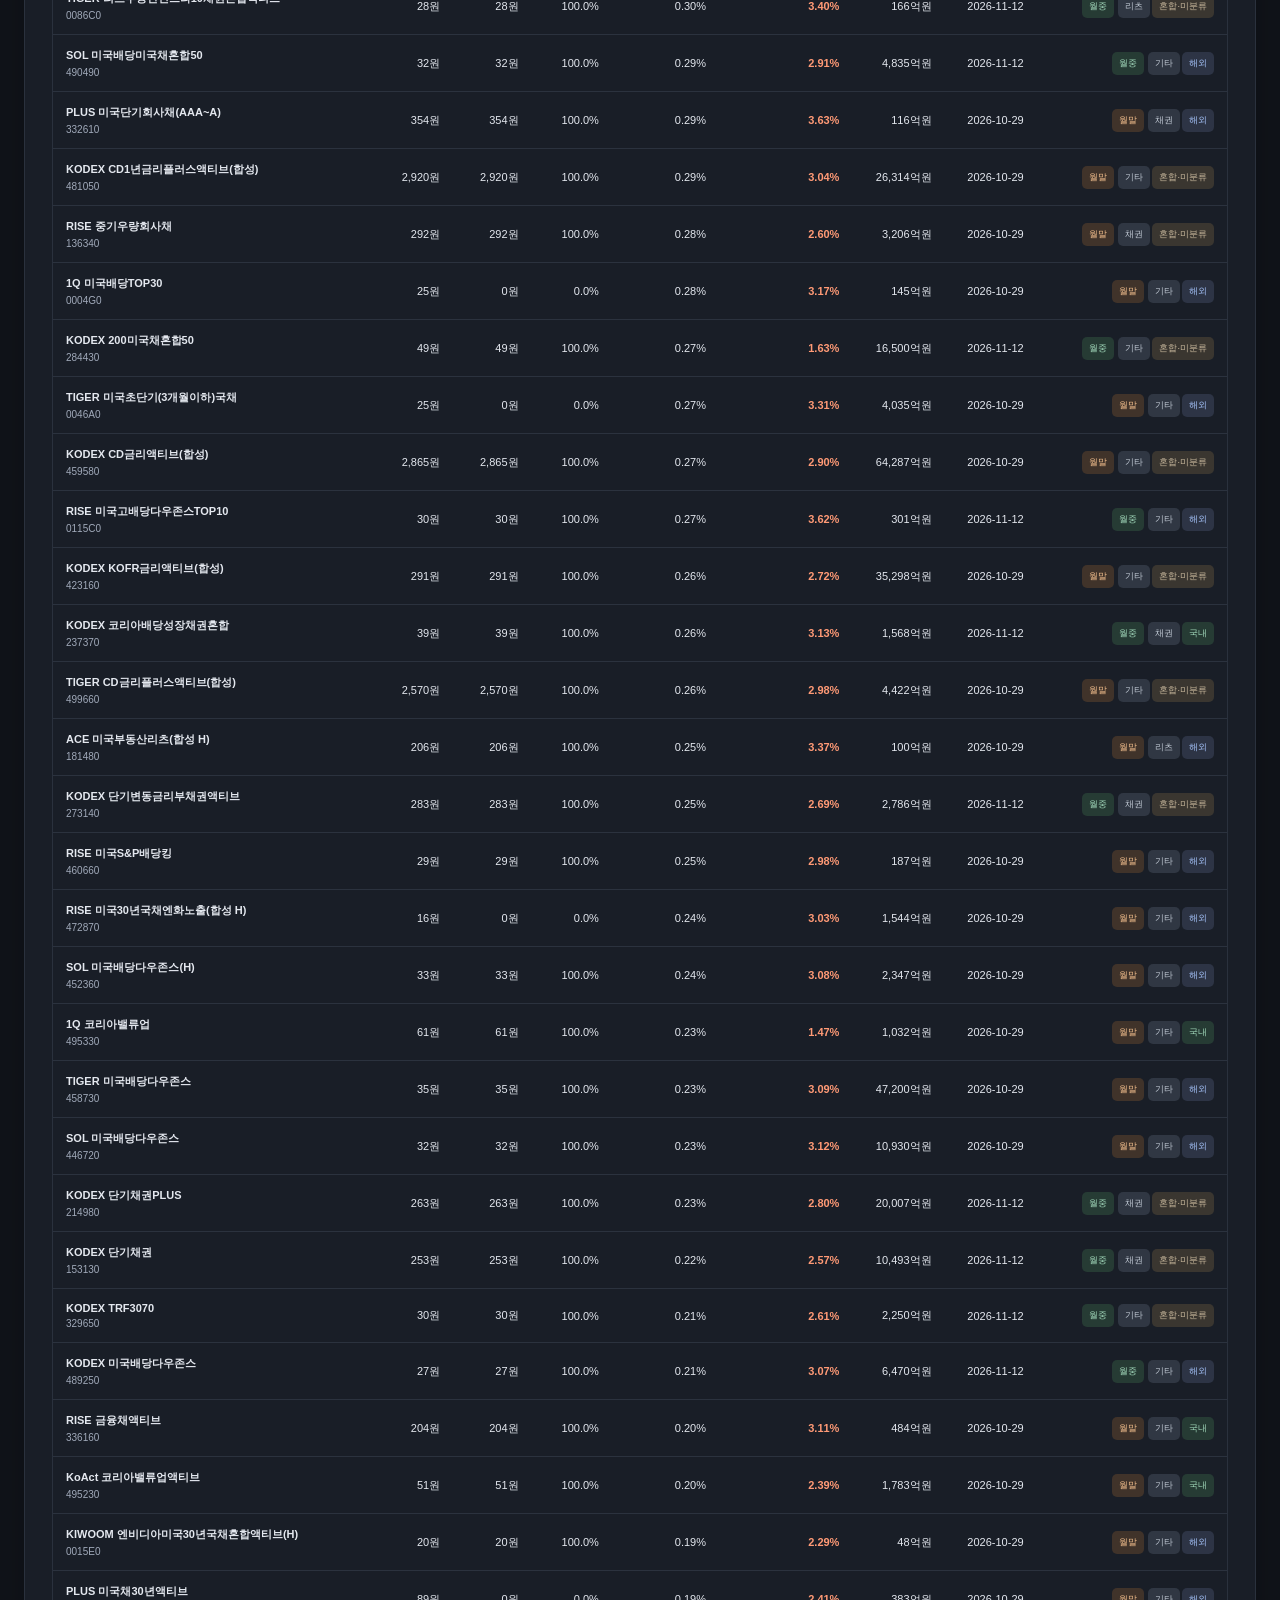
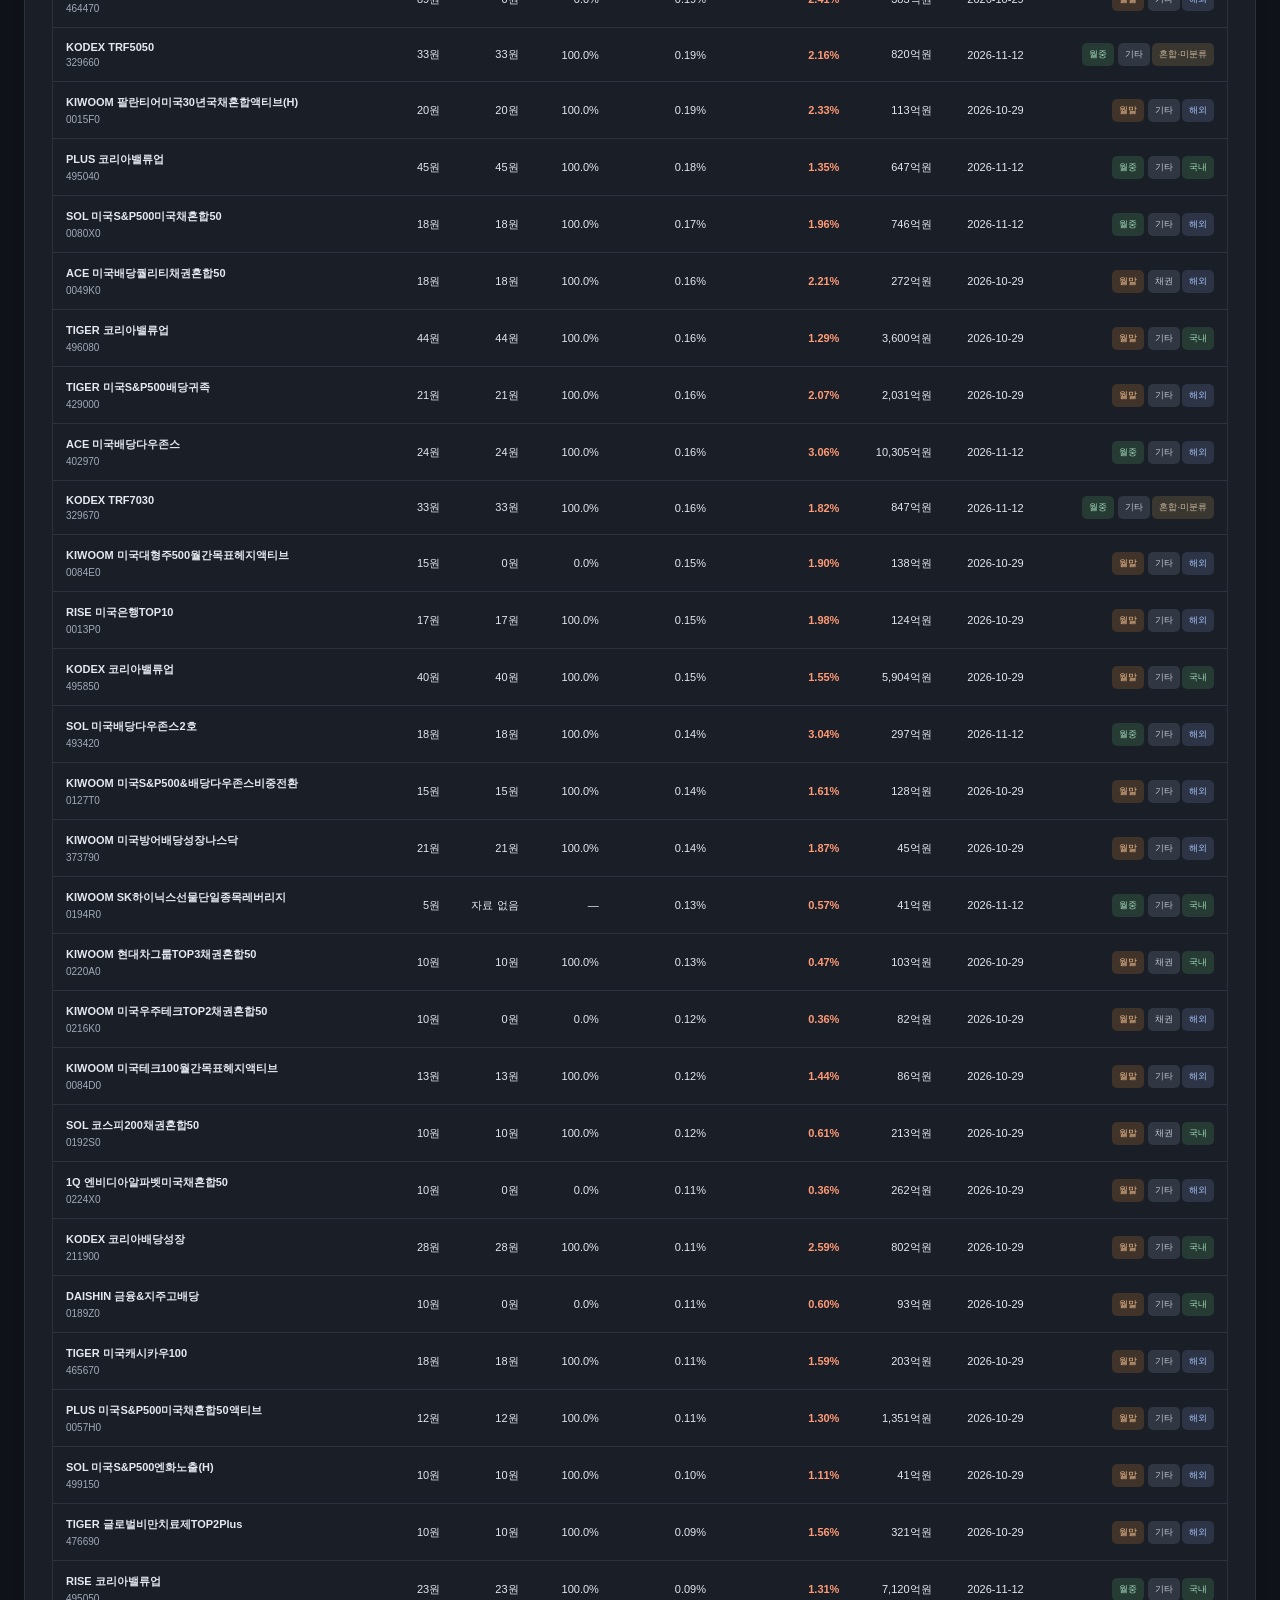
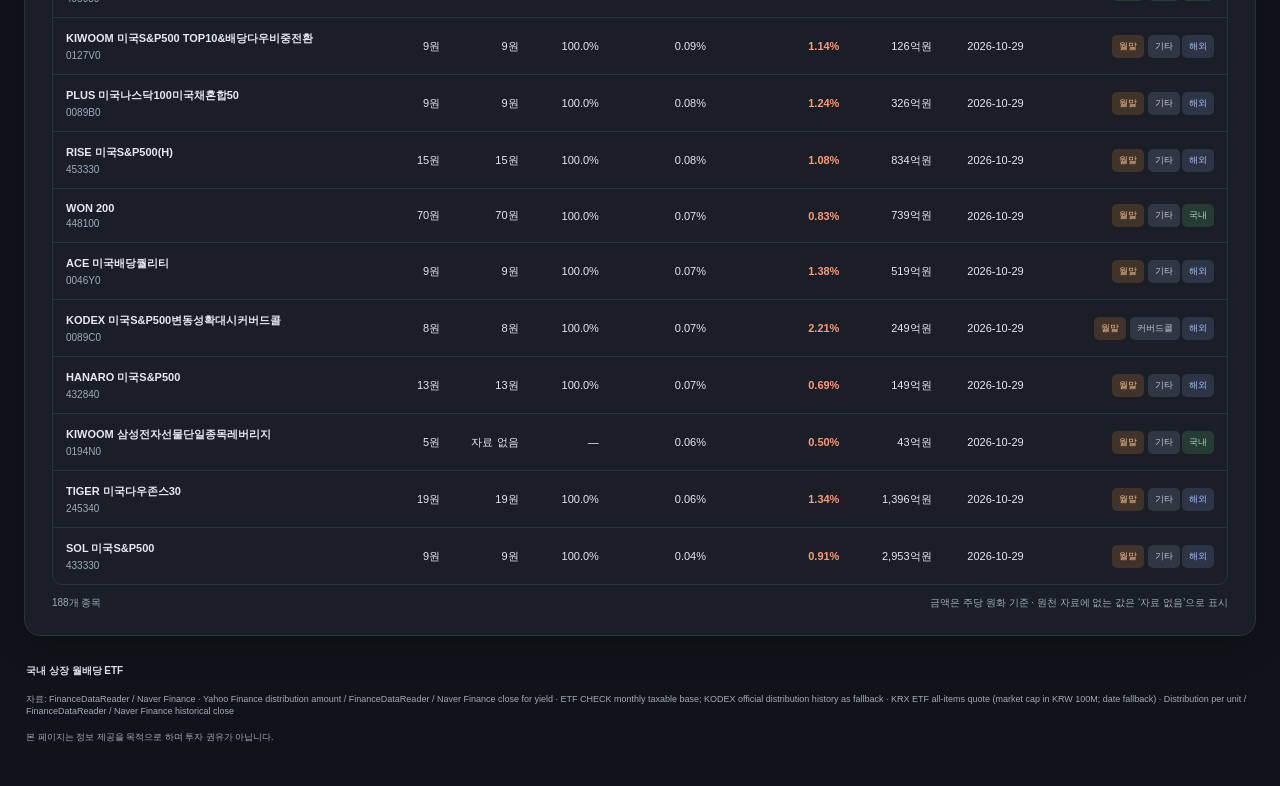
==== commit cc2abcb3: "change ticker tape to ticker tag" ====
--- a/site/index.html
+++ b/site/index.html
@@ -7,13 +7,18 @@
   <meta name="description" content="국내 상장 월배당 ETF의 분배금, 분배율과 배당 이력을 한눈에 비교하세요.">
   <title>국내 상장 월배당 ETF</title>
   <link rel="stylesheet" href="./css/style.css?v=22">
-  <script type="module" src="https://widgets.tradingview-widget.com/w/kr/tv-ticker-tape.js"></script>
+  <script type="module" src="https://widgets.tradingview-widget.com/w/en/tv-ticker-tag.js"></script>
 </head>
 <body>
   <header class="topbar">
     <a class="logo" href="./"><span class="logo-icon">ETF</span><span>국내 상장 월배당 ETF<small>KOREA LISTED ETF TRACKER</small></span></a>
     <div class="topbar-ticker" aria-label="시장 시세">
-      <tv-ticker-tape symbols="FOREXCOM:SPXUSD,FOREXCOM:NSXUSD,FOREXCOM:DJI,BITSTAMP:BTCUSD,FX_IDC:KRWUSD" hide-chart item-size="compact" show-hover style="width: 100%" theme="dark" transparent></tv-ticker-tape>
+      <tv-ticker-tag symbol="FOREXCOM:SPXUSD"></tv-ticker-tag>
+      <tv-ticker-tag symbol="FOREXCOM:NSXUSD"></tv-ticker-tag>
+      <tv-ticker-tag symbol="FOREXCOM:DJI"></tv-ticker-tag>
+      <tv-ticker-tag symbol="BITSTAMP:BTCUSD"></tv-ticker-tag>
+      <tv-ticker-tag symbol="FX_IDC:KRWUSD"></tv-ticker-tag>
+      <tv-ticker-tag symbol="NASDAQ:NVDA"></tv-ticker-tag>
     </div>
   </header>
 
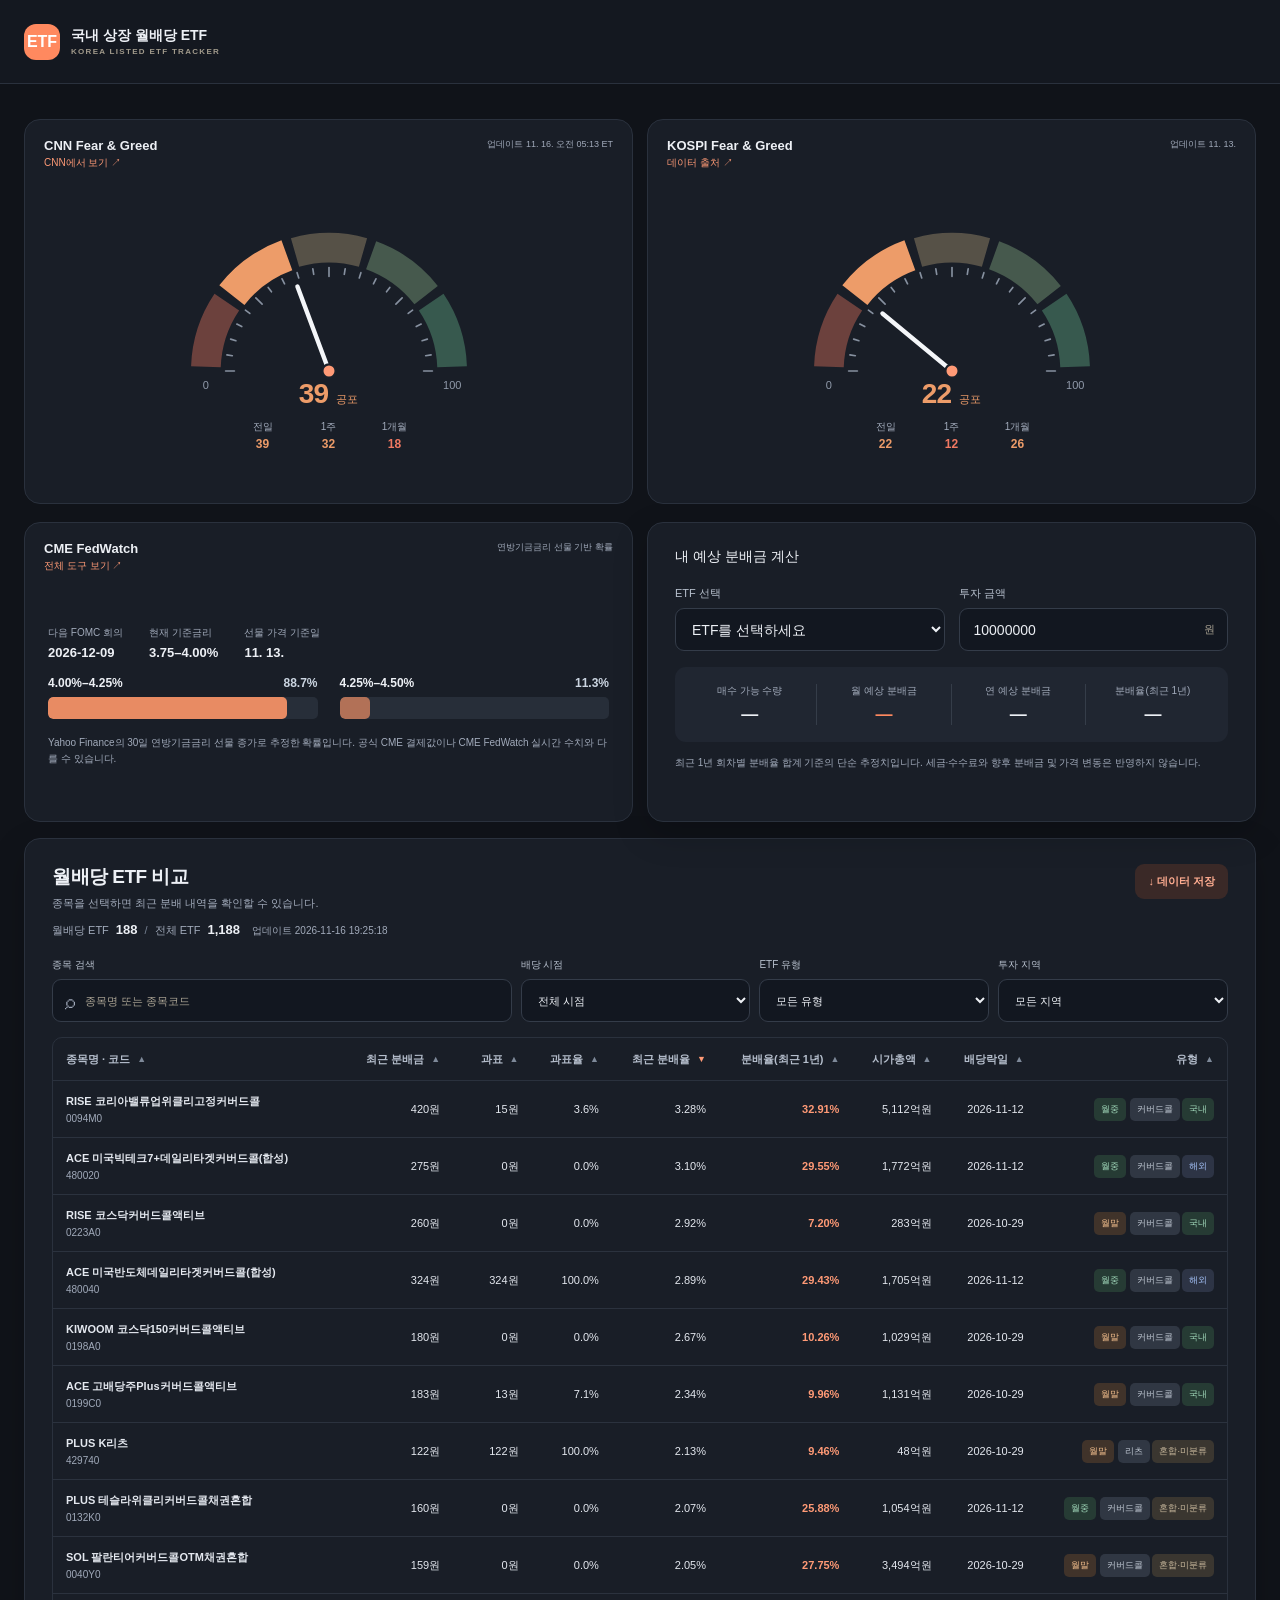
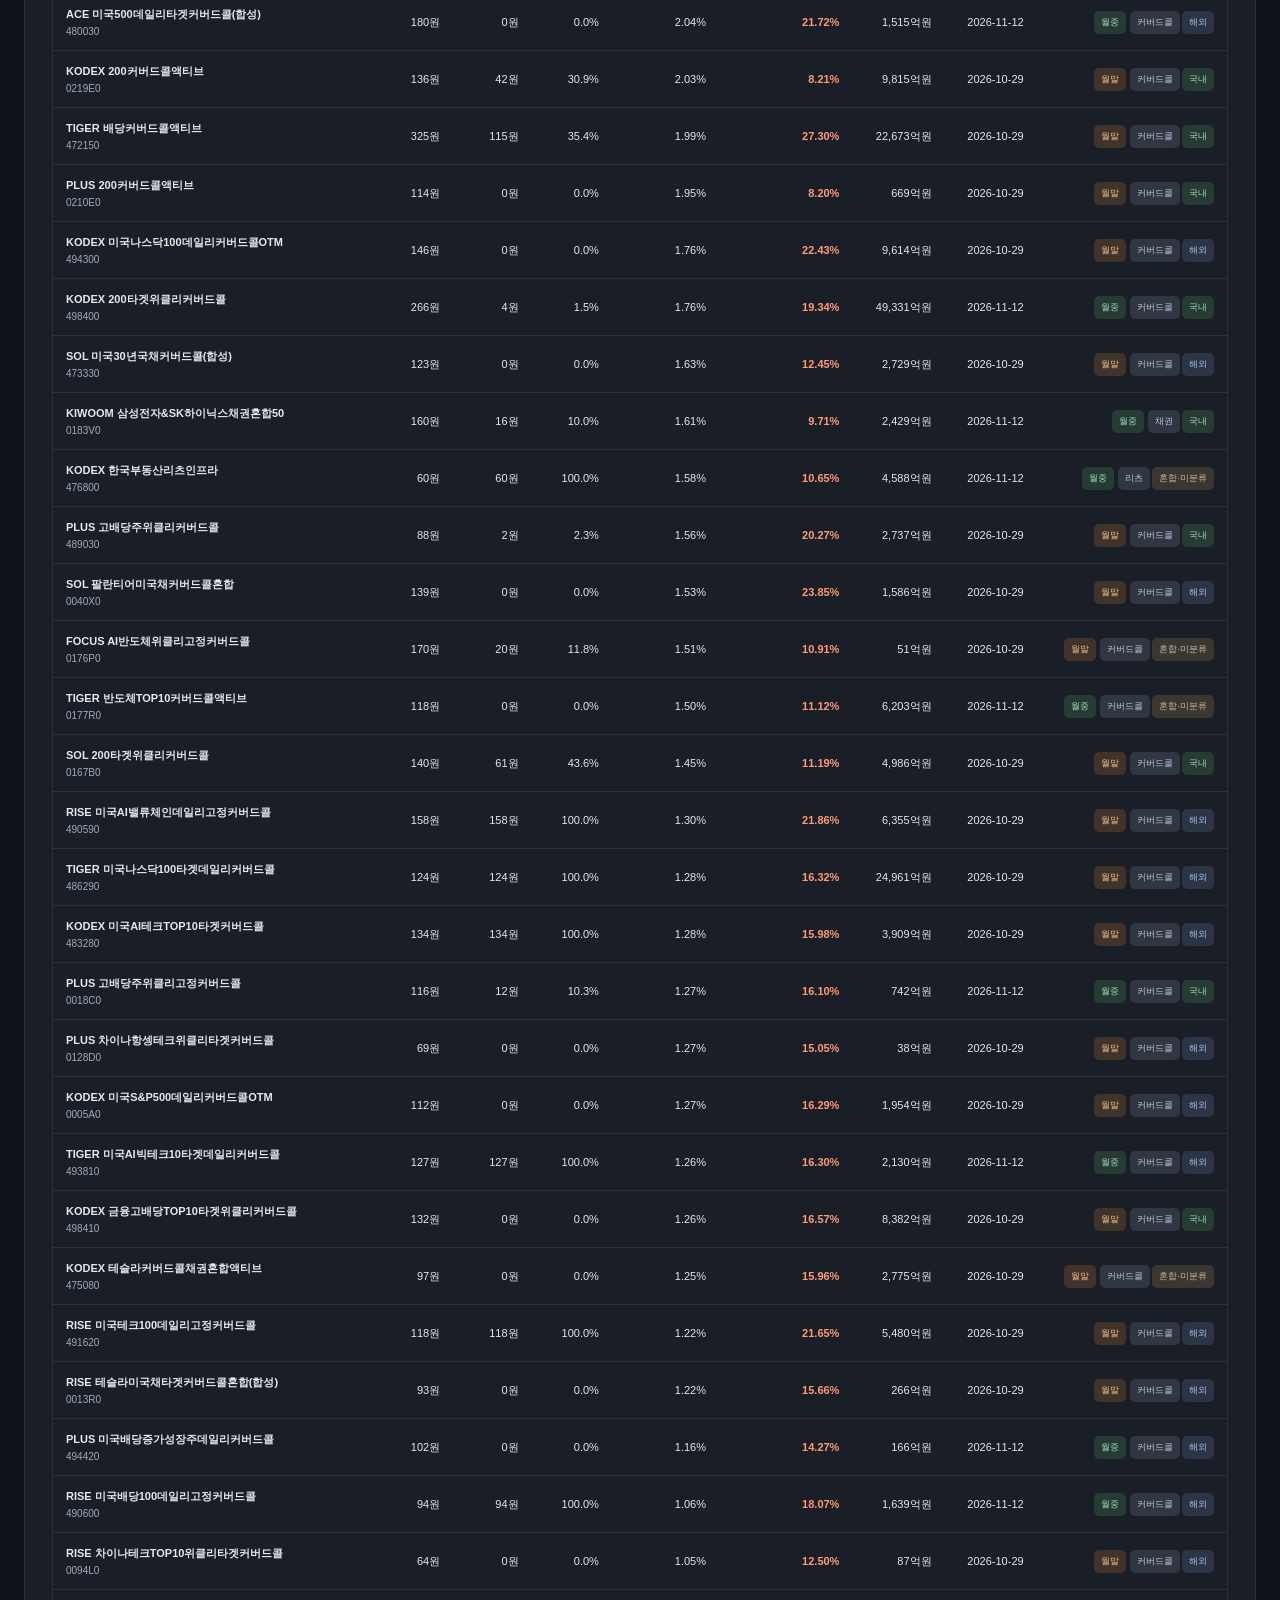
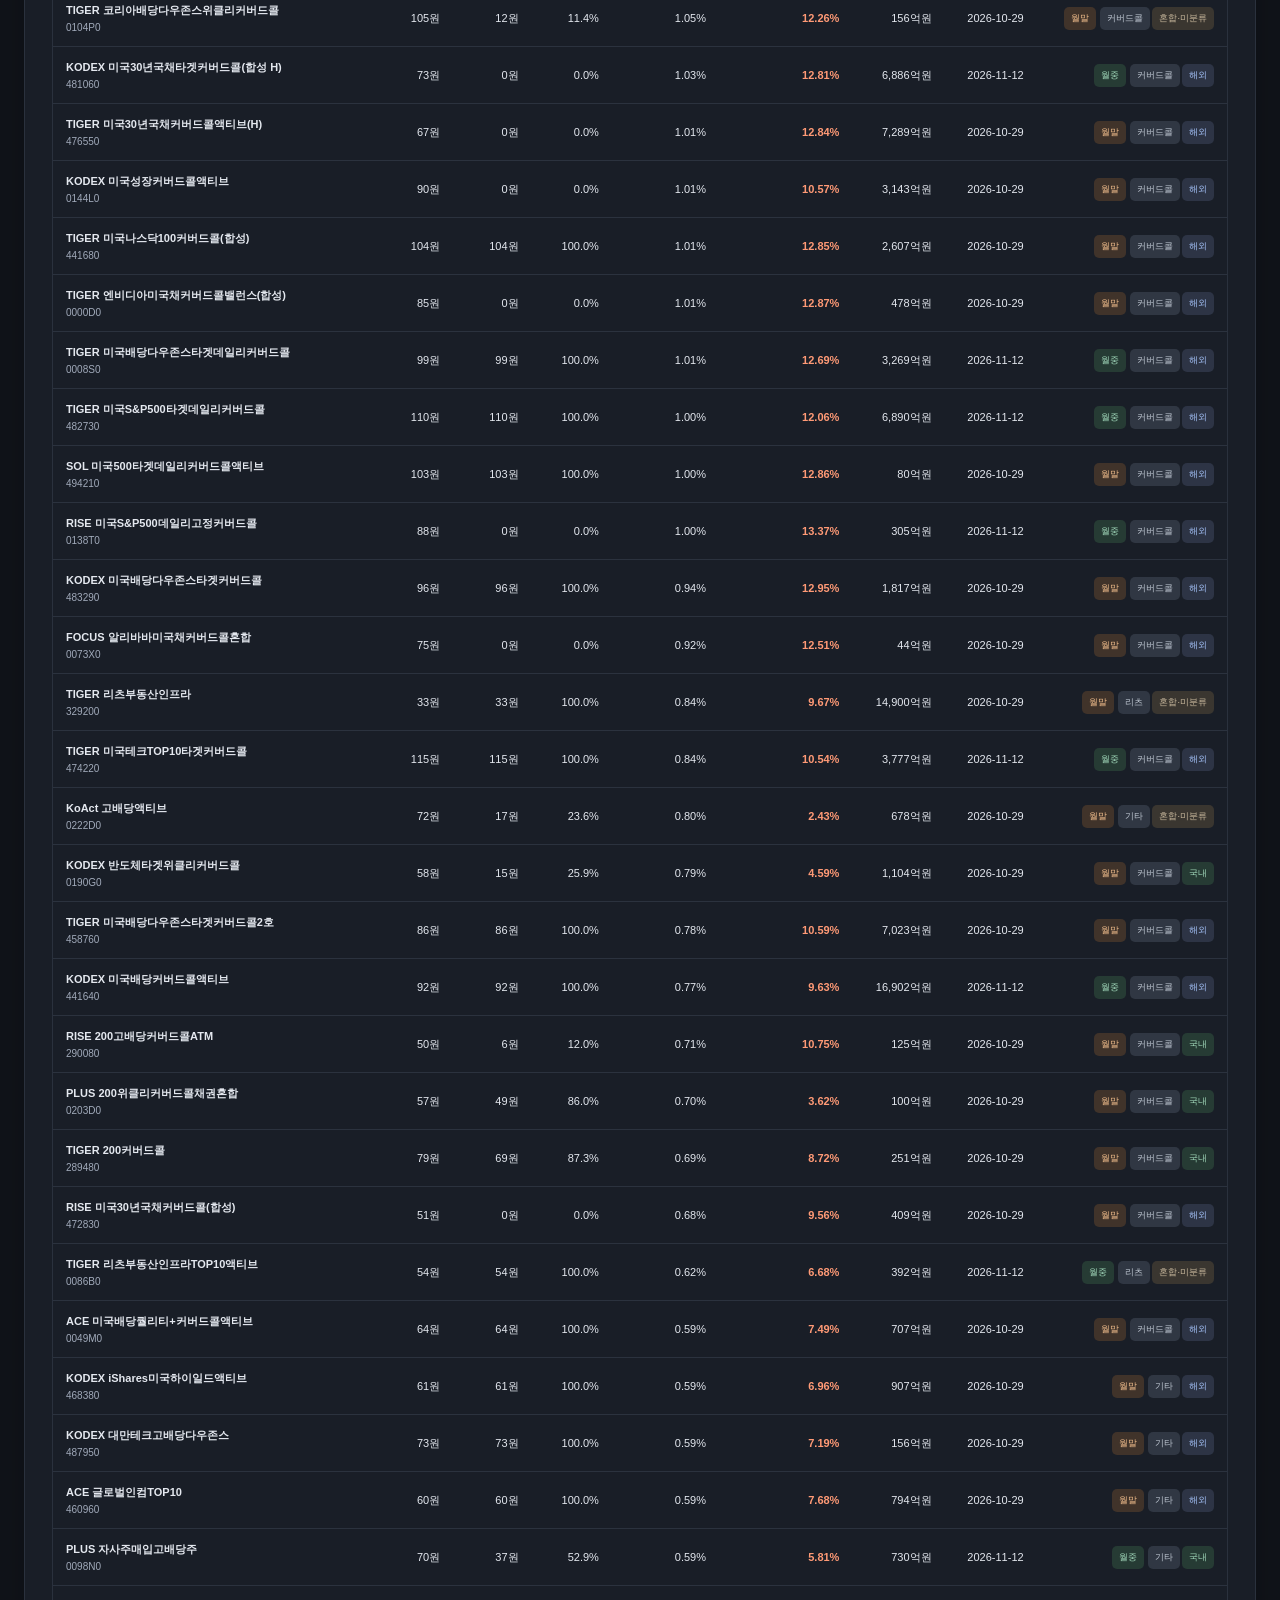
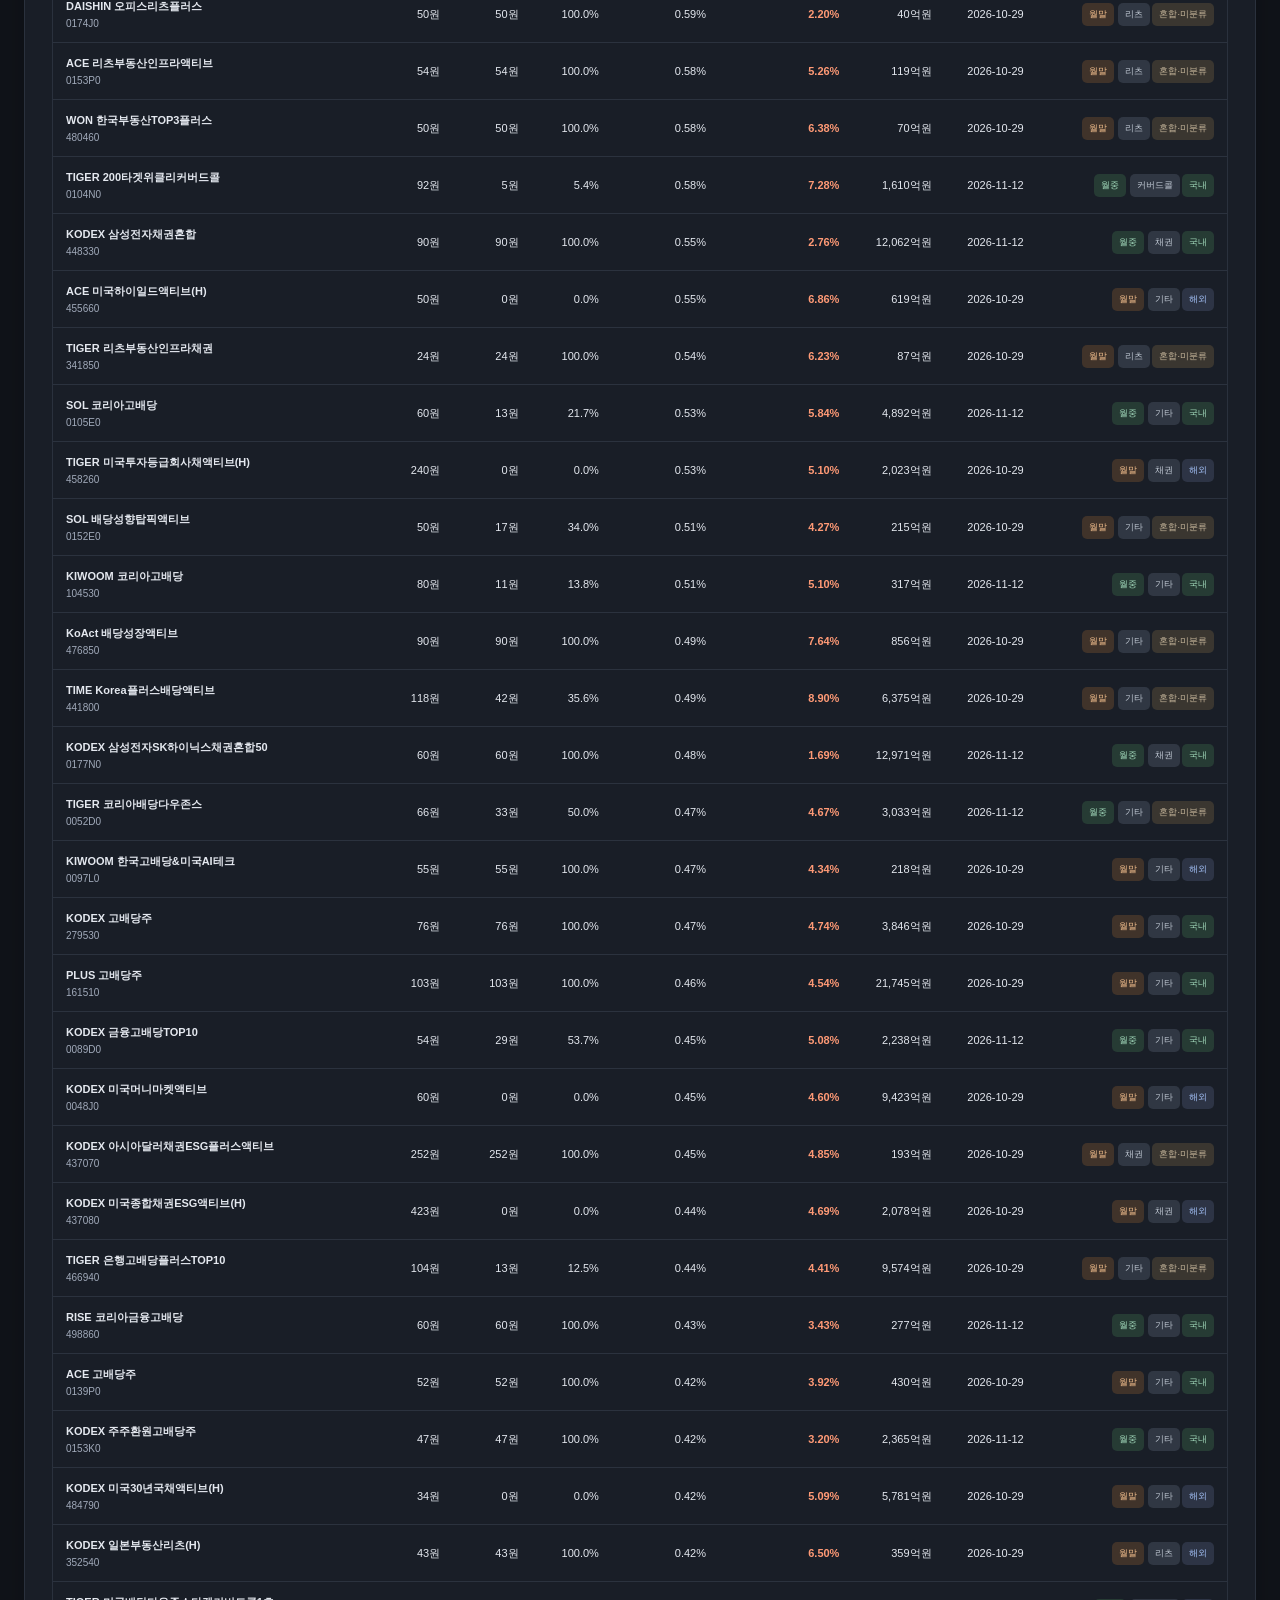
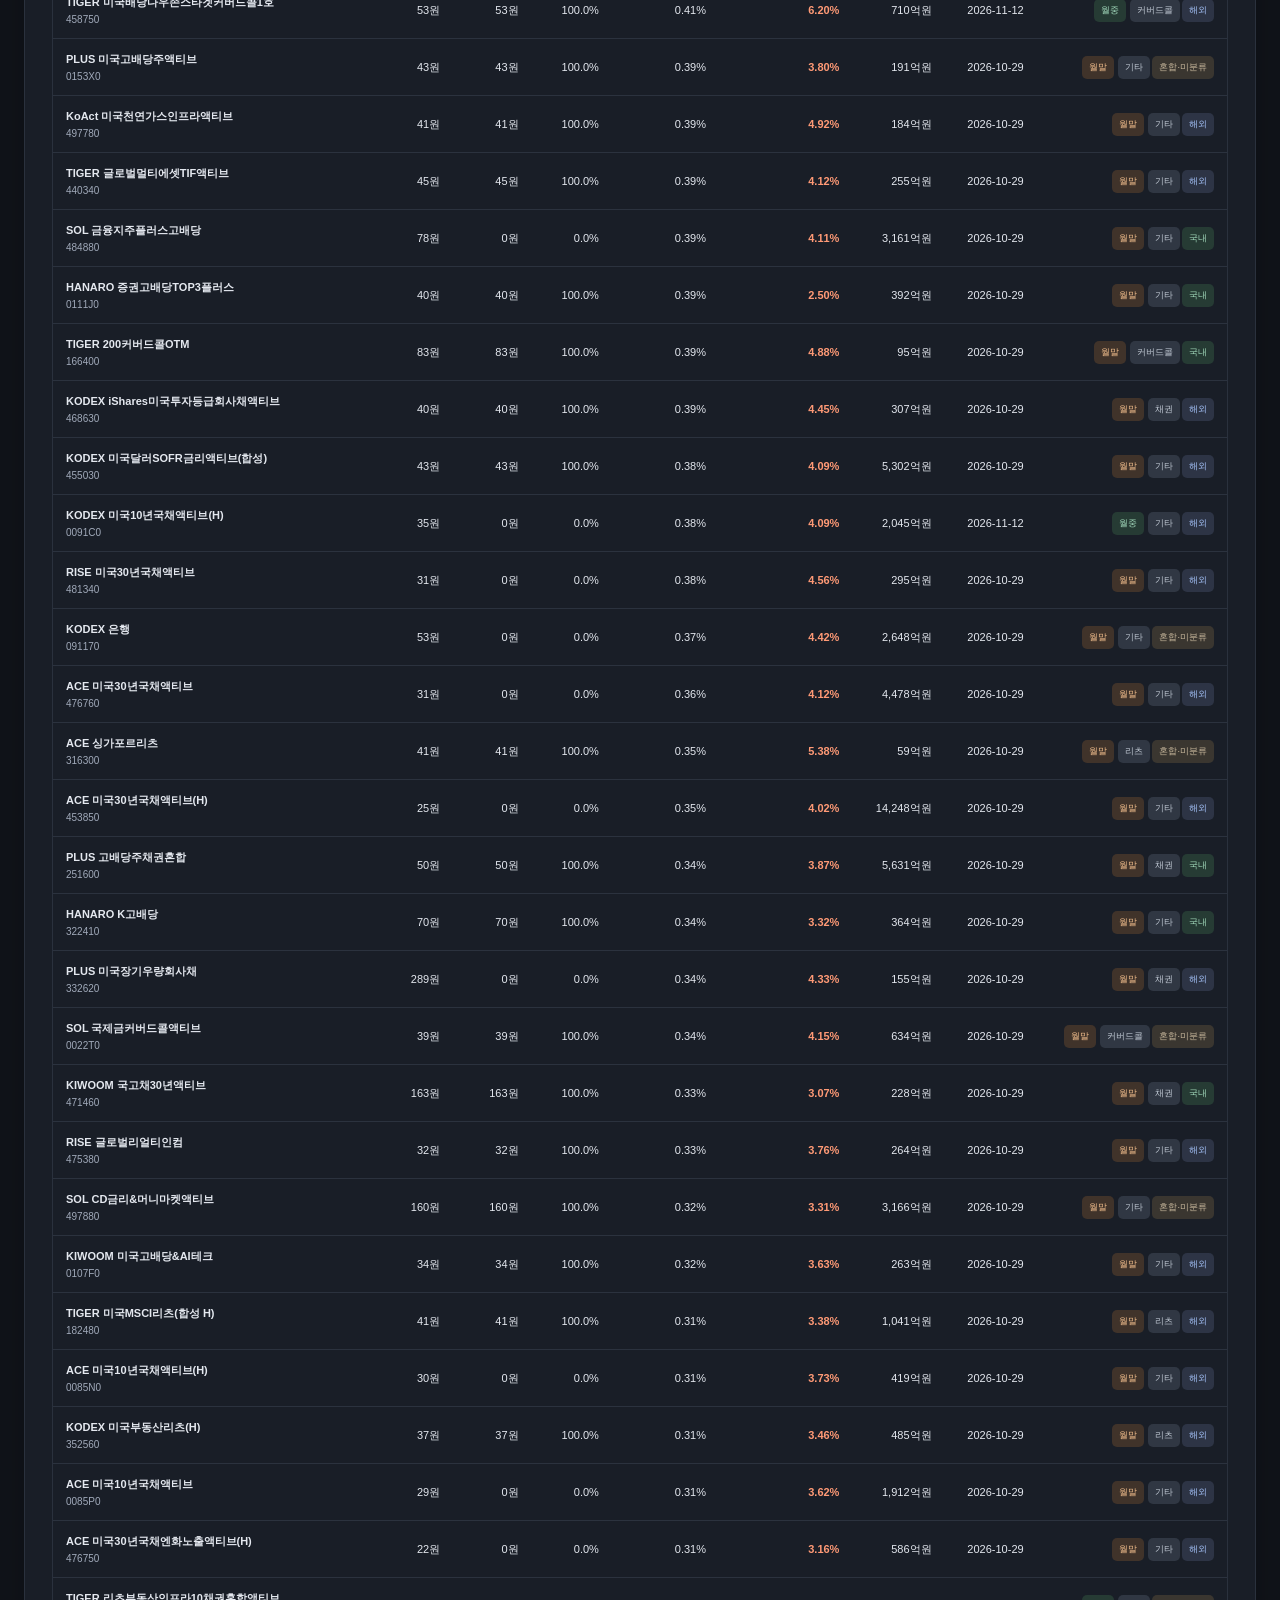
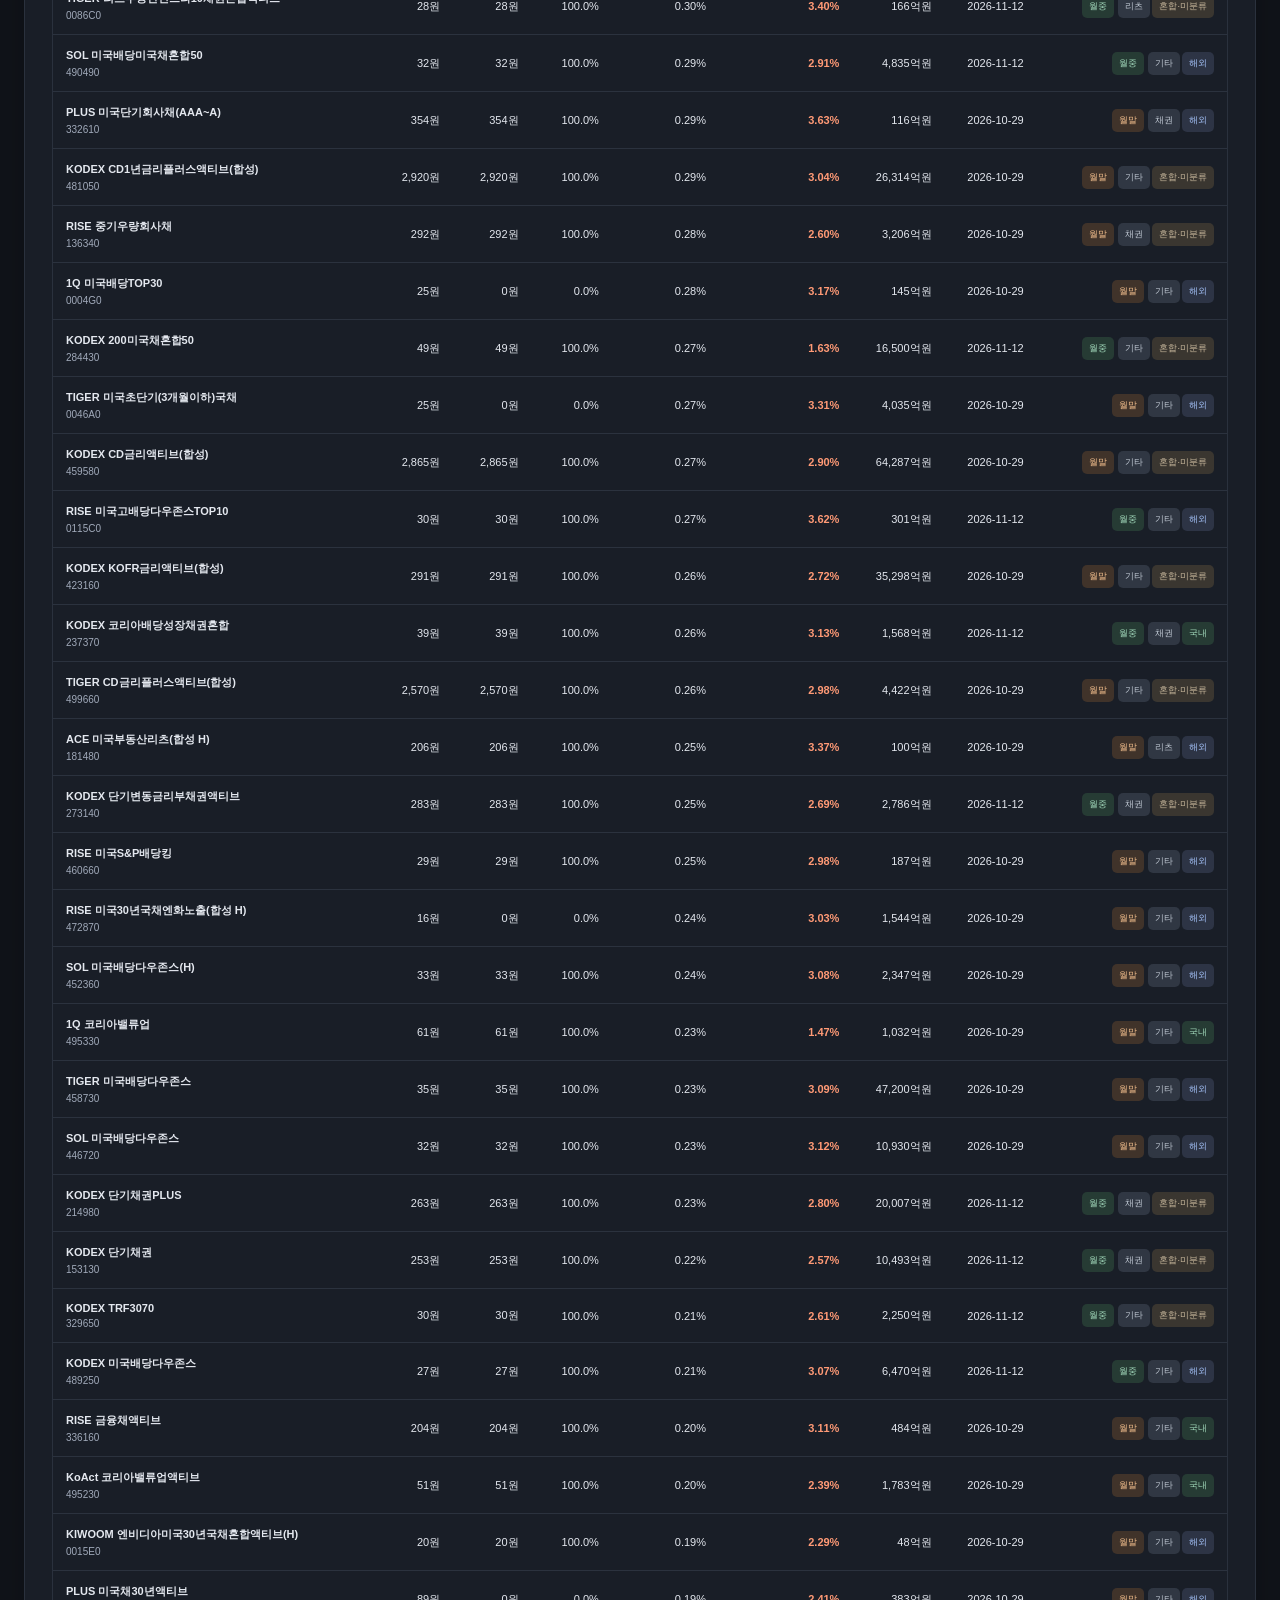
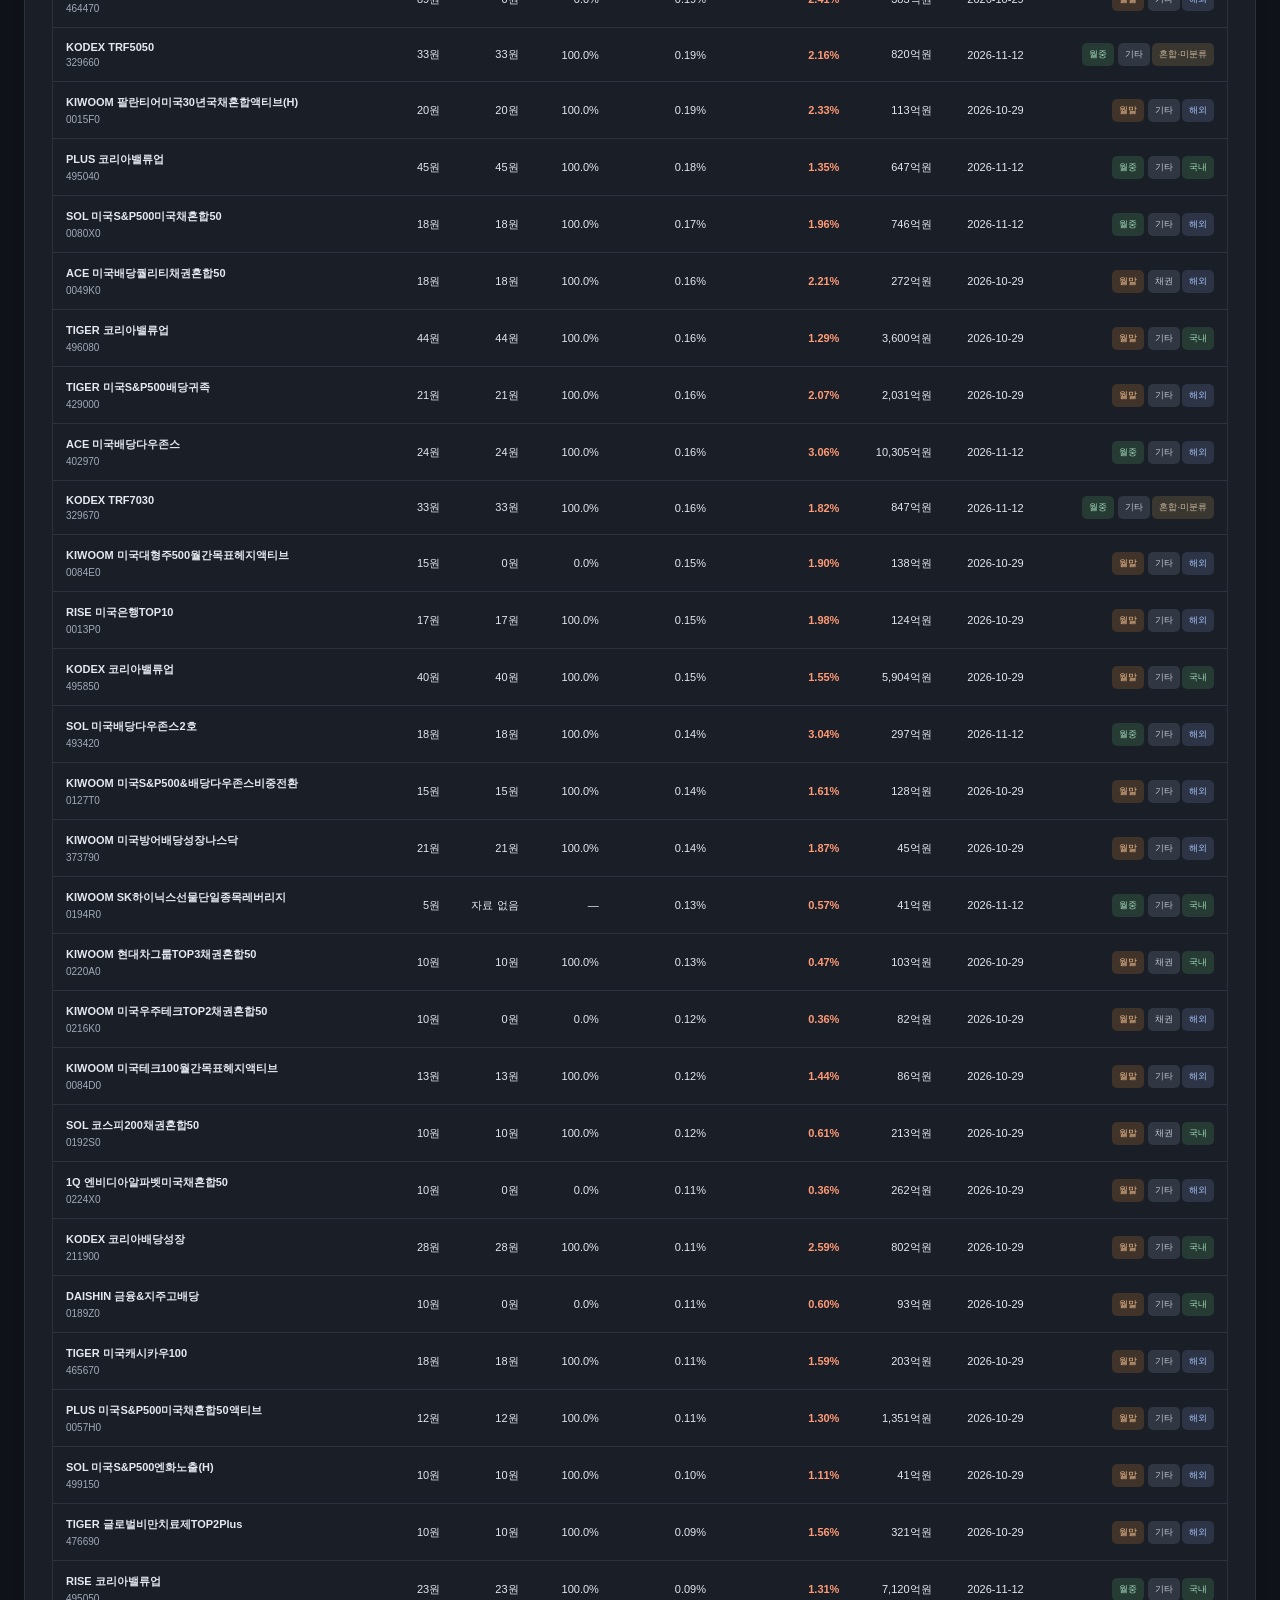
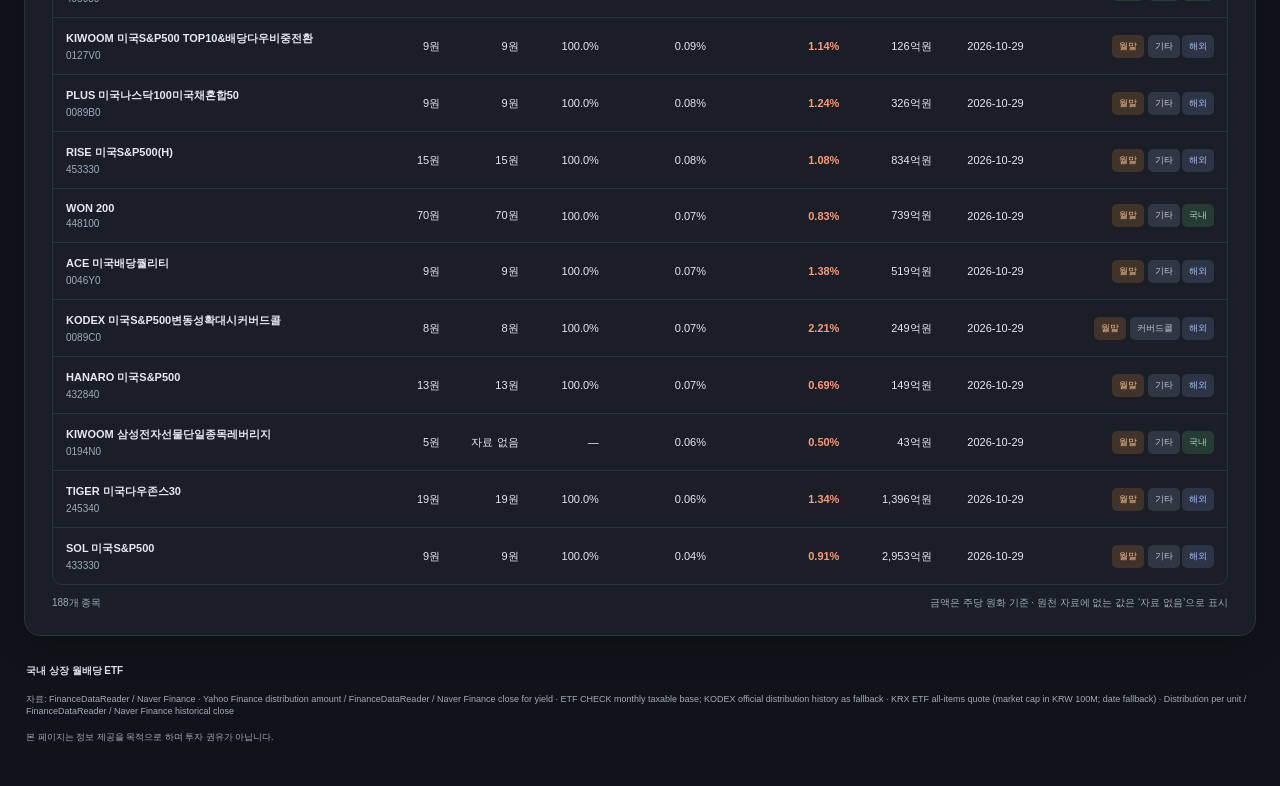
==== commit 0a1d4670: "ticker tags" ====
--- a/site/index.html
+++ b/site/index.html
@@ -13,12 +13,13 @@
   <header class="topbar">
     <a class="logo" href="./"><span class="logo-icon">ETF</span><span>국내 상장 월배당 ETF<small>KOREA LISTED ETF TRACKER</small></span></a>
     <div class="topbar-ticker" aria-label="시장 시세">
-      <tv-ticker-tag symbol="FOREXCOM:SPXUSD"></tv-ticker-tag>
-      <tv-ticker-tag symbol="FOREXCOM:NSXUSD"></tv-ticker-tag>
-      <tv-ticker-tag symbol="FOREXCOM:DJI"></tv-ticker-tag>
-      <tv-ticker-tag symbol="BITSTAMP:BTCUSD"></tv-ticker-tag>
-      <tv-ticker-tag symbol="FX_IDC:KRWUSD"></tv-ticker-tag>
-      <tv-ticker-tag symbol="NASDAQ:NVDA"></tv-ticker-tag>
+      <tv-ticker-tag symbol="FOREXCOM:SPXUSD" theme="dark"></tv-ticker-tag>
+      <tv-ticker-tag symbol="FOREXCOM:NSXUSD" theme="dark"></tv-ticker-tag>
+      <tv-ticker-tag symbol="BITSTAMP:BTCUSD" theme="dark"></tv-ticker-tag>
+      <tv-ticker-tag symbol="AMEX:SCHD" theme="dark"></tv-ticker-tag>
+      <tv-ticker-tag symbol="AMEX:SPYM" theme="dark"></tv-ticker-tag>
+      <tv-ticker-tag symbol="NASDAQ:QQQM" theme="dark"></tv-ticker-tag>
+      <tv-ticker-tag symbol="NASDAQ:NVDA" theme="dark"></tv-ticker-tag>
     </div>
   </header>
 
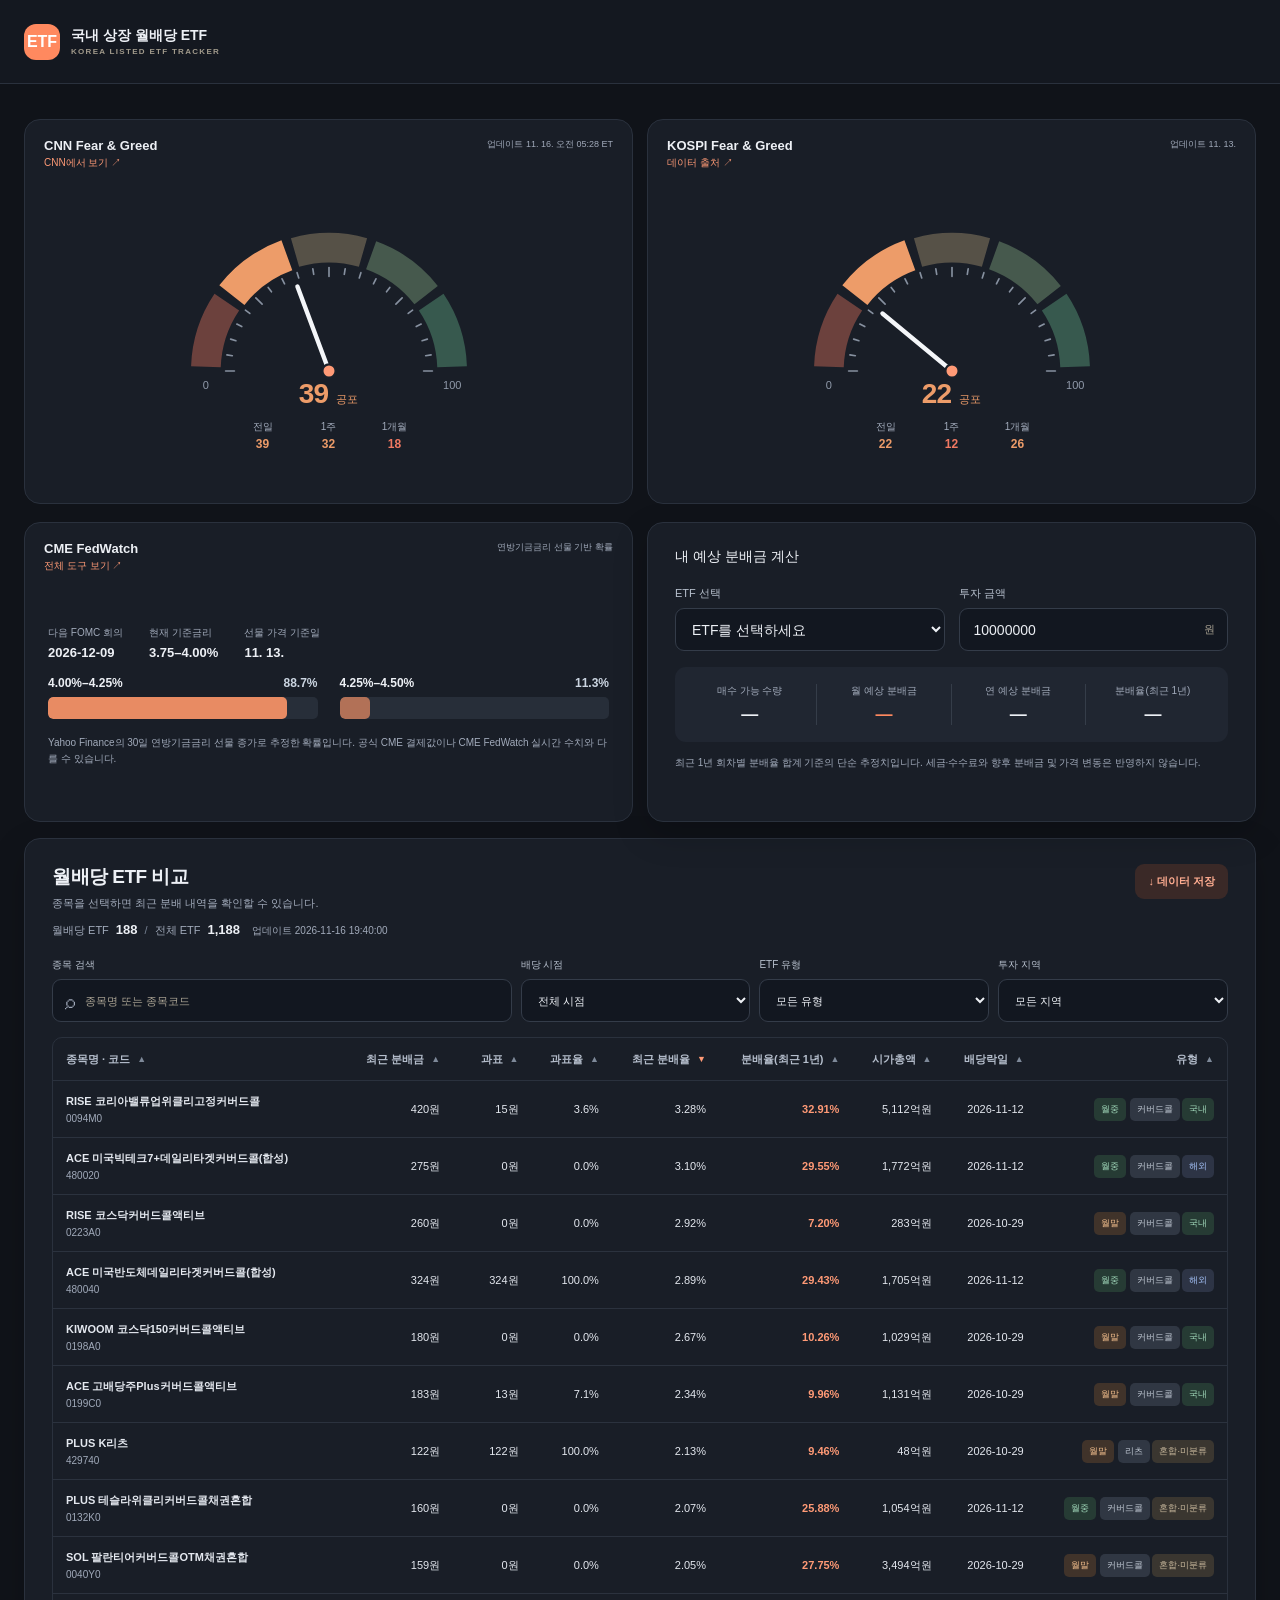
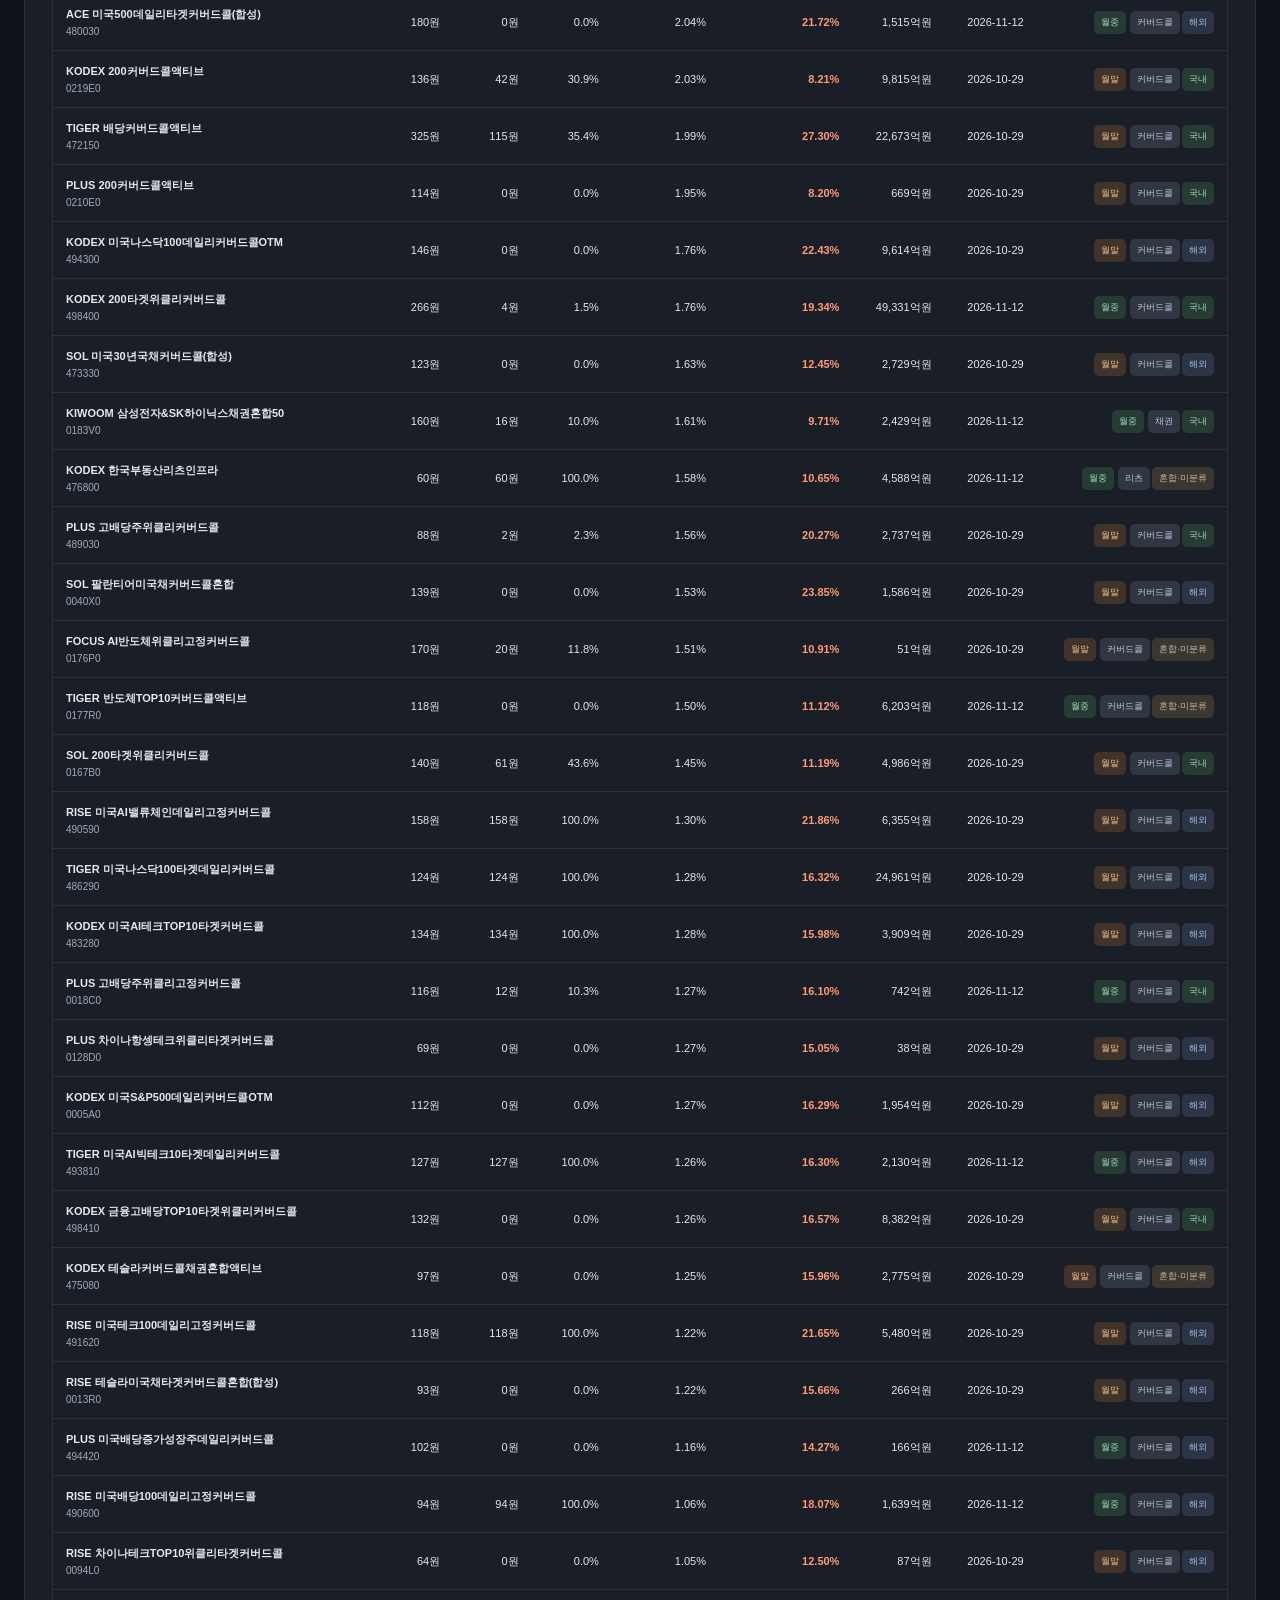
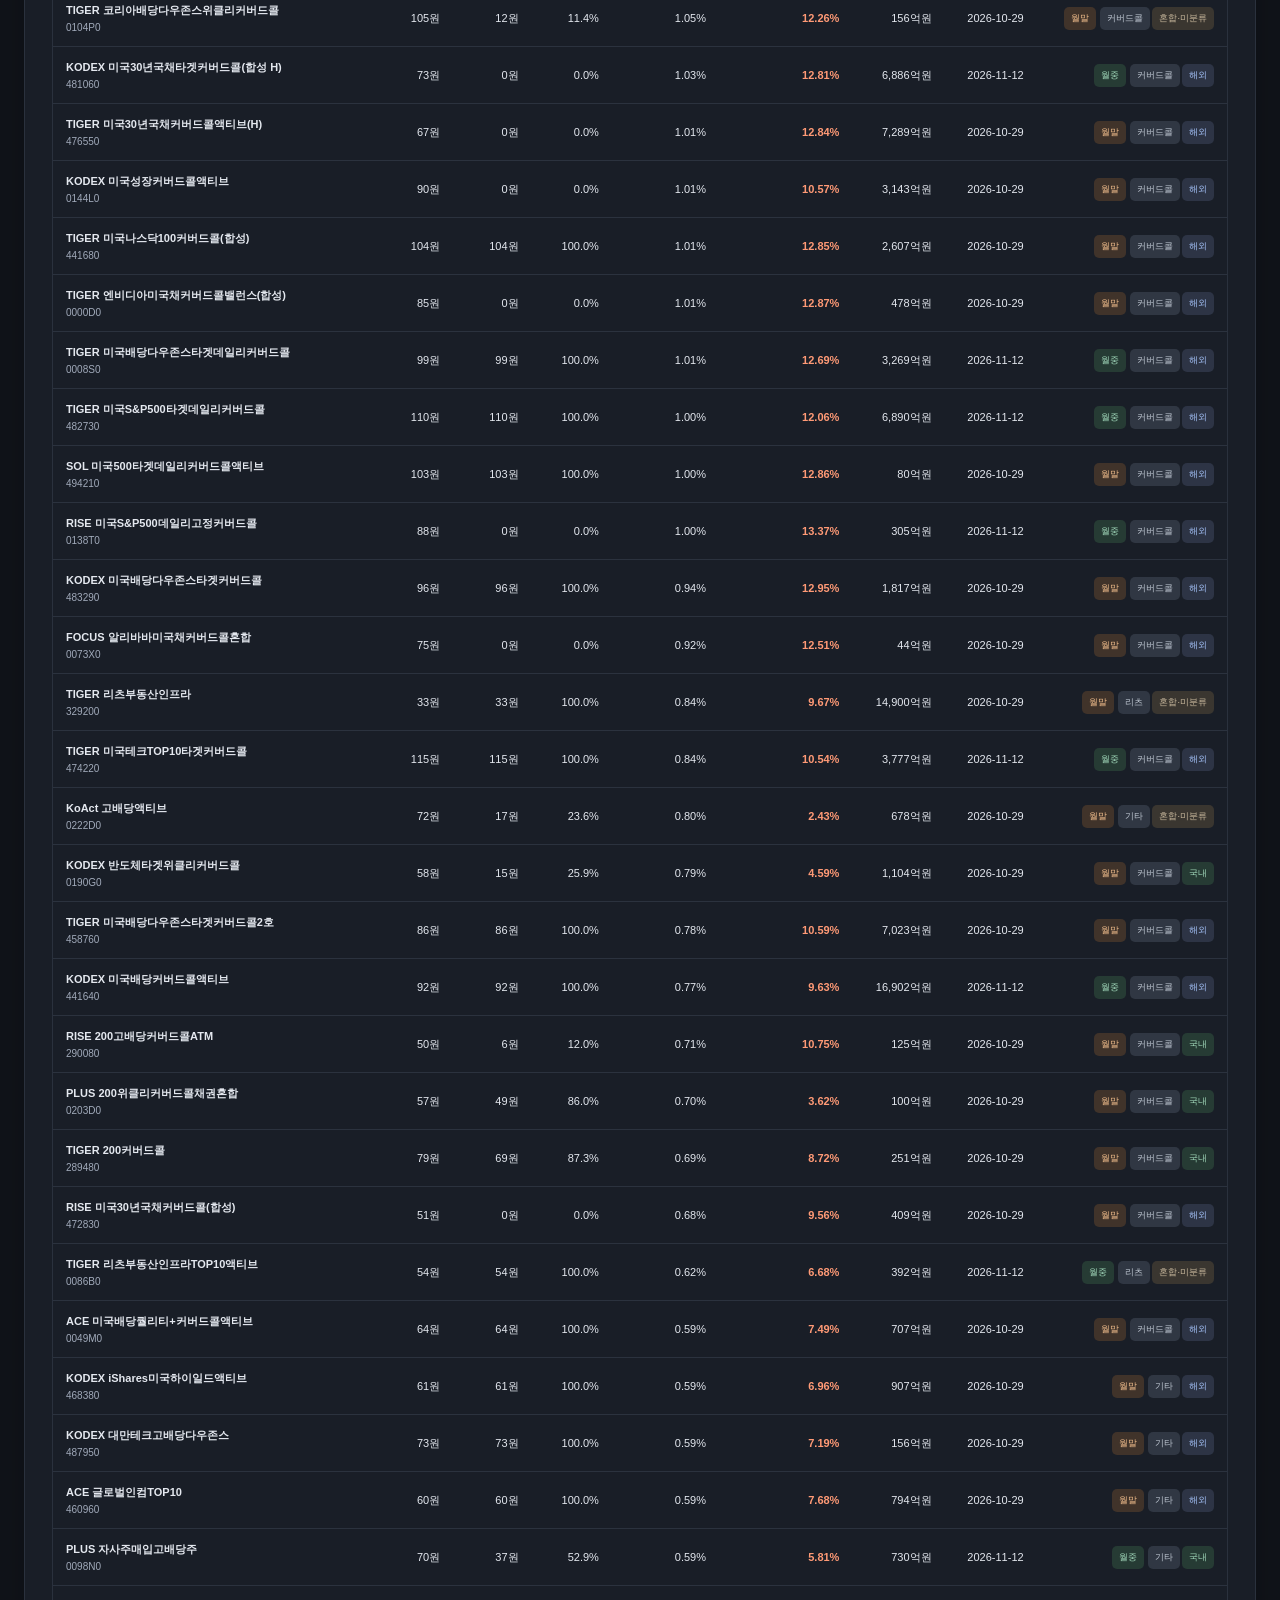
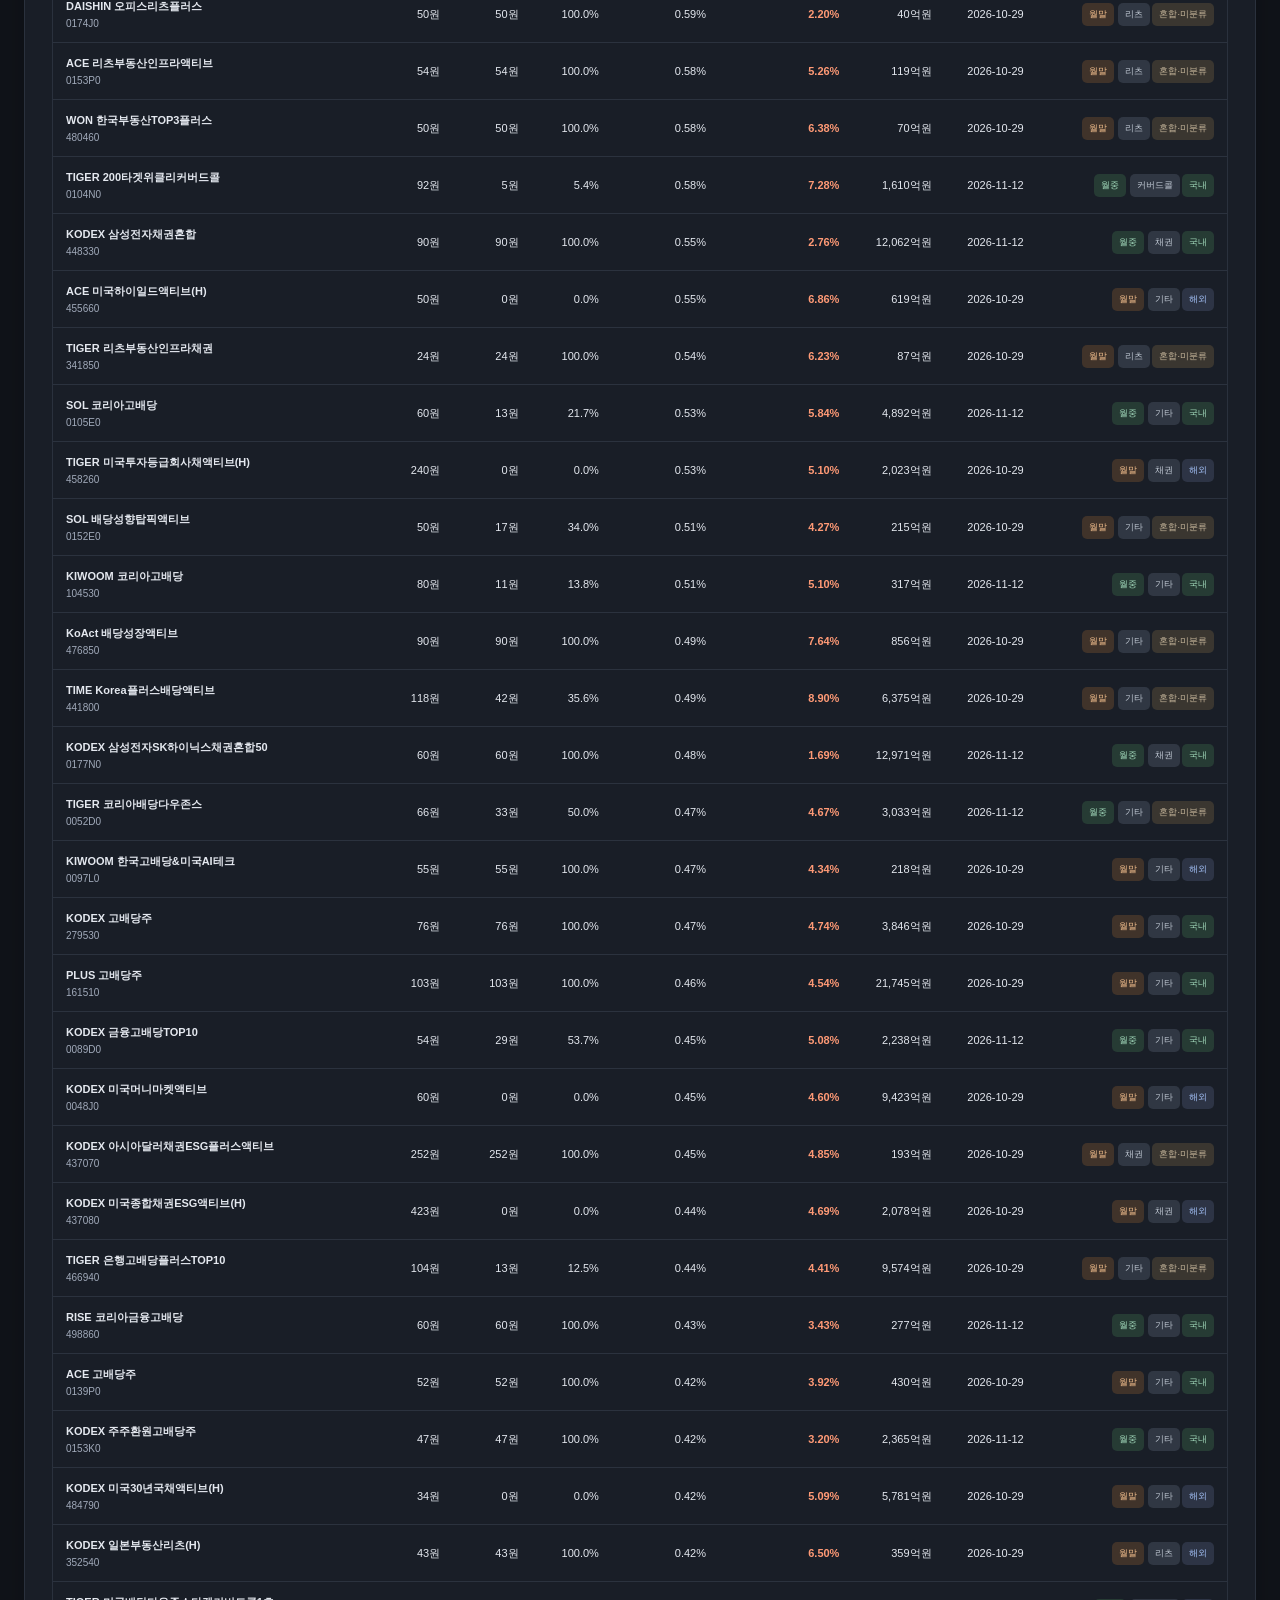
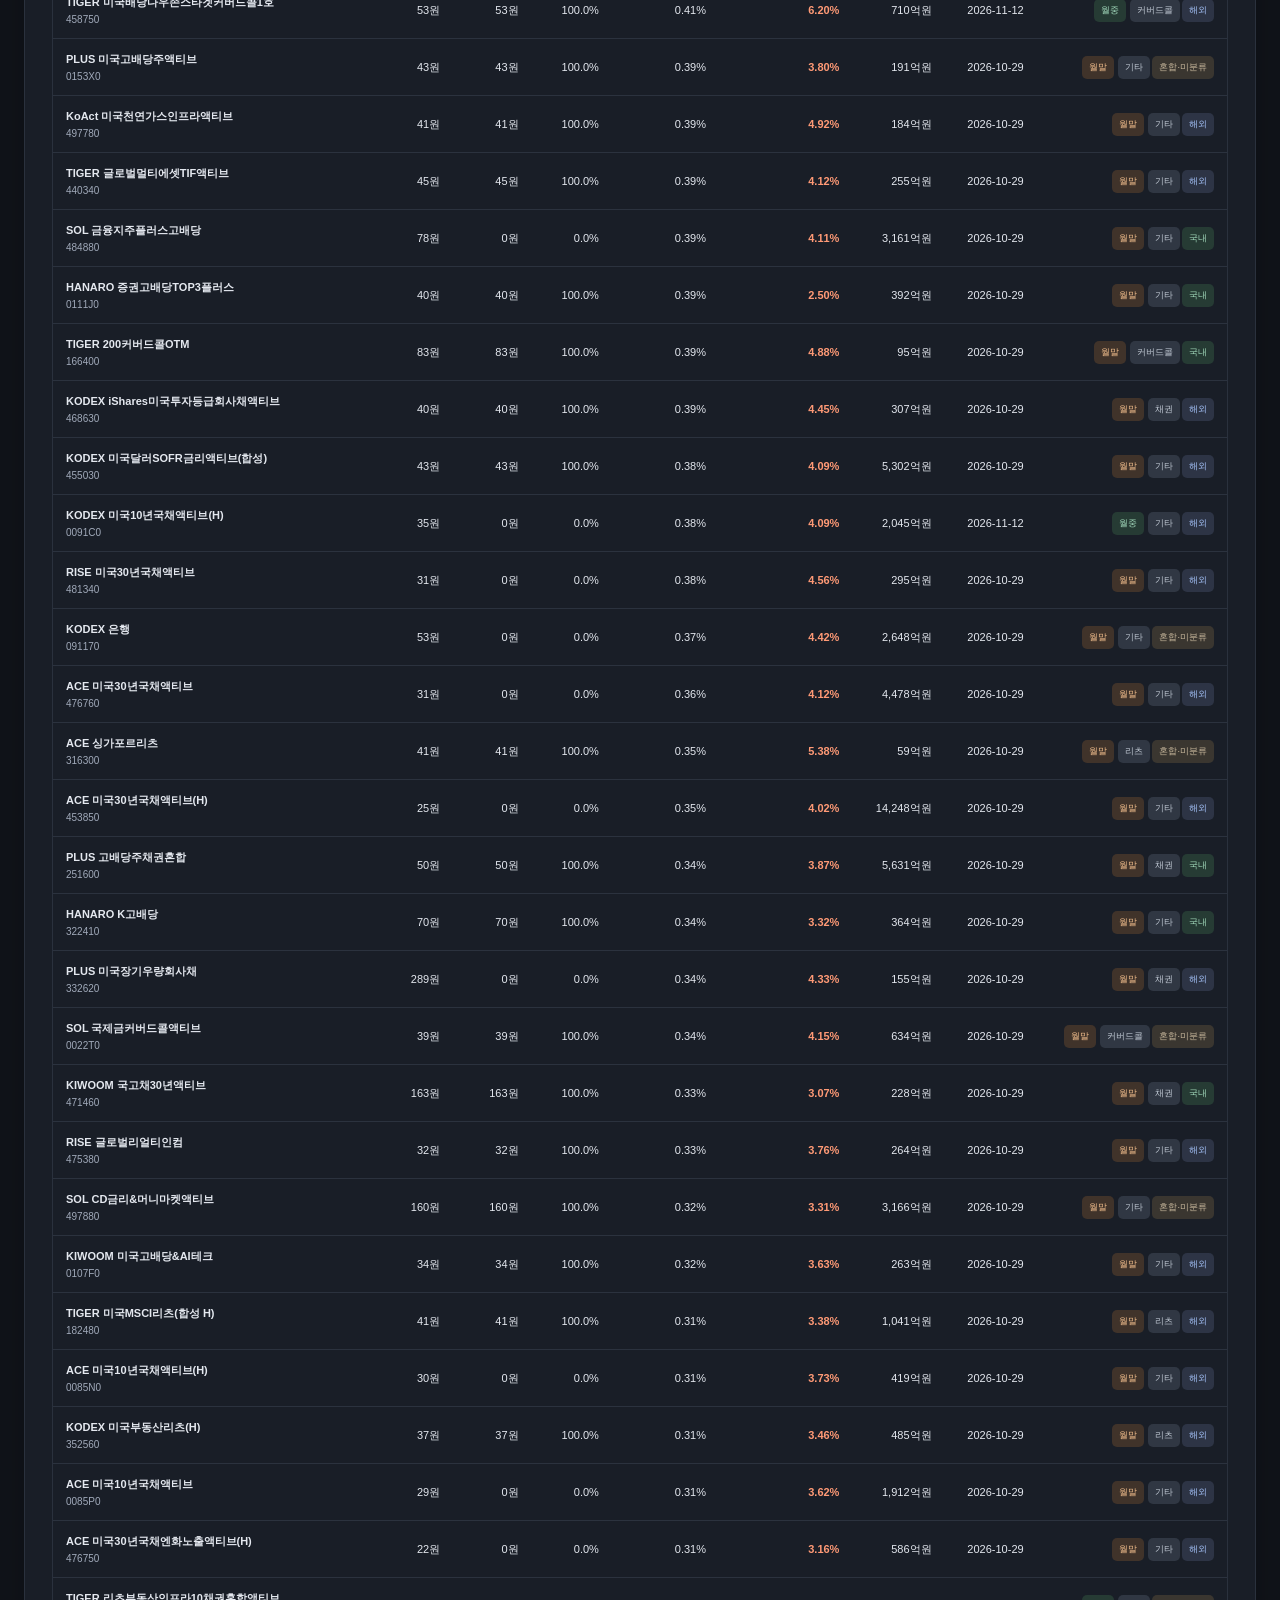
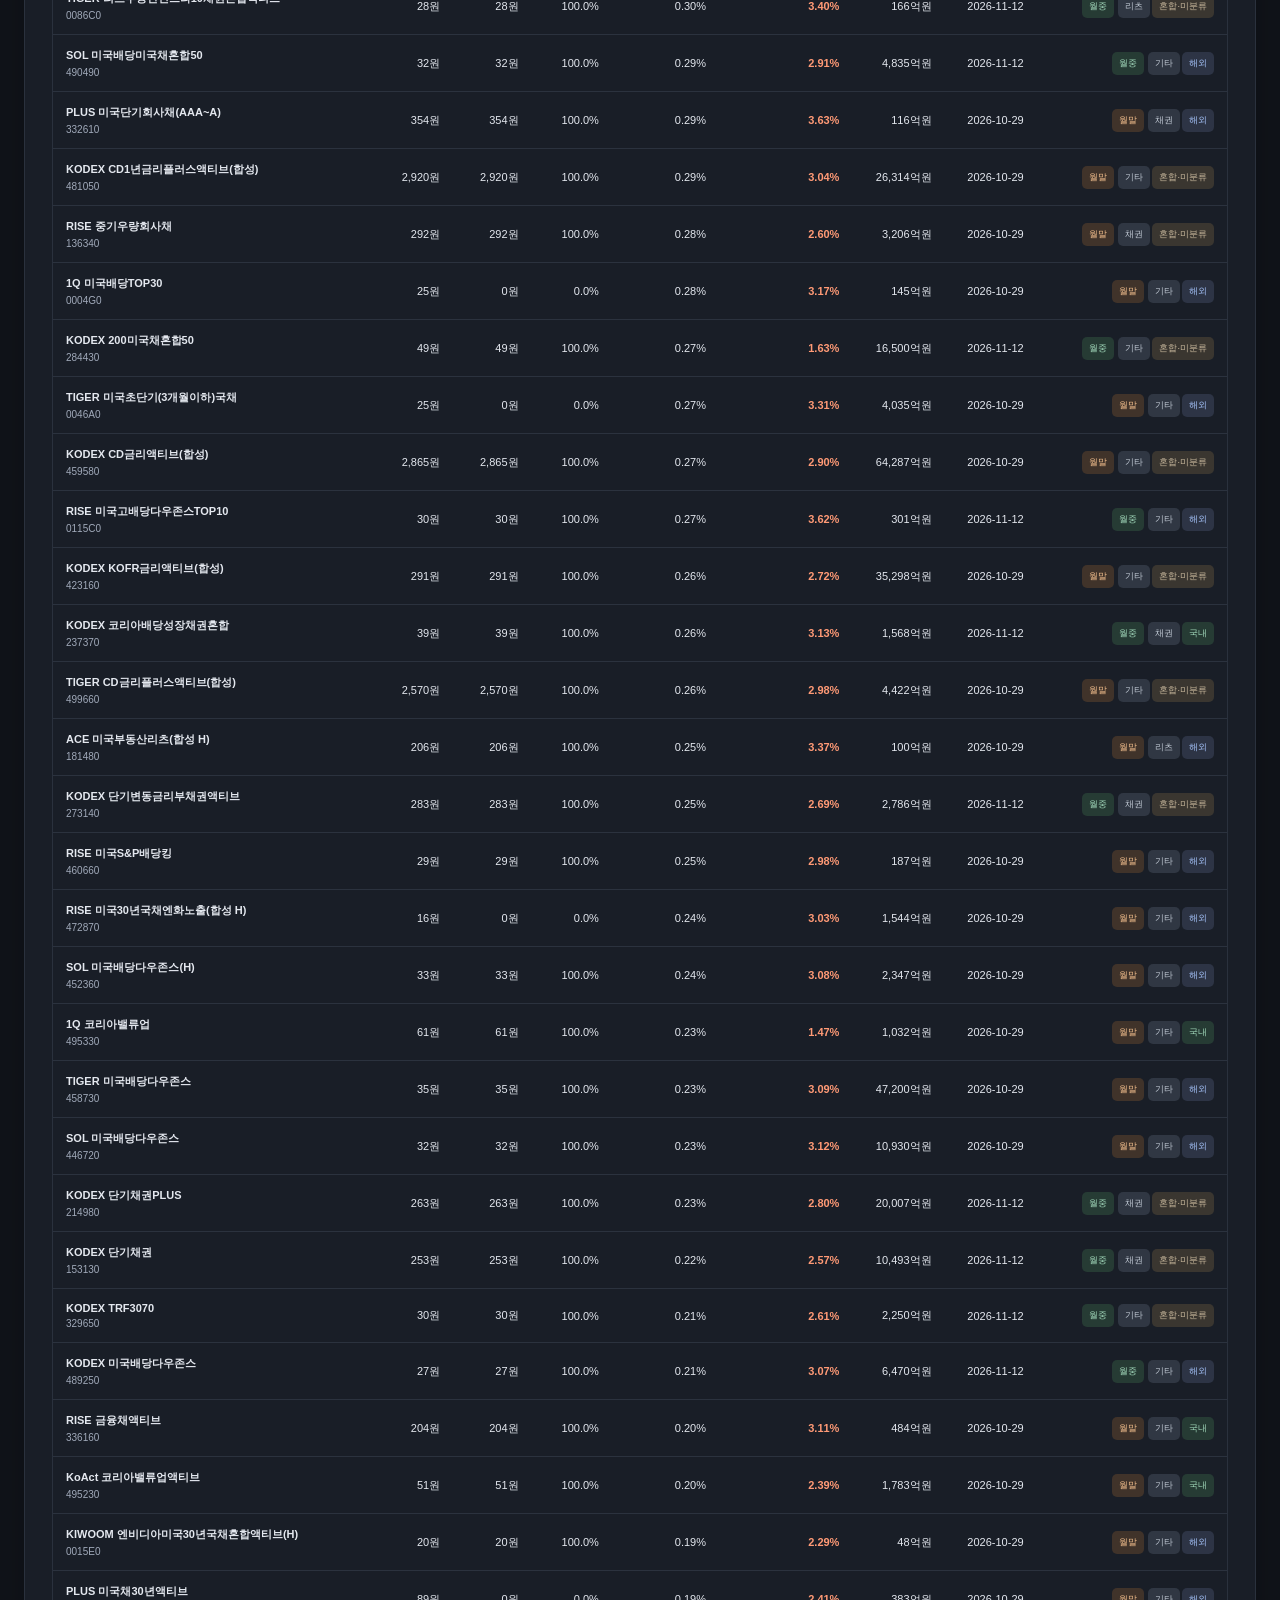
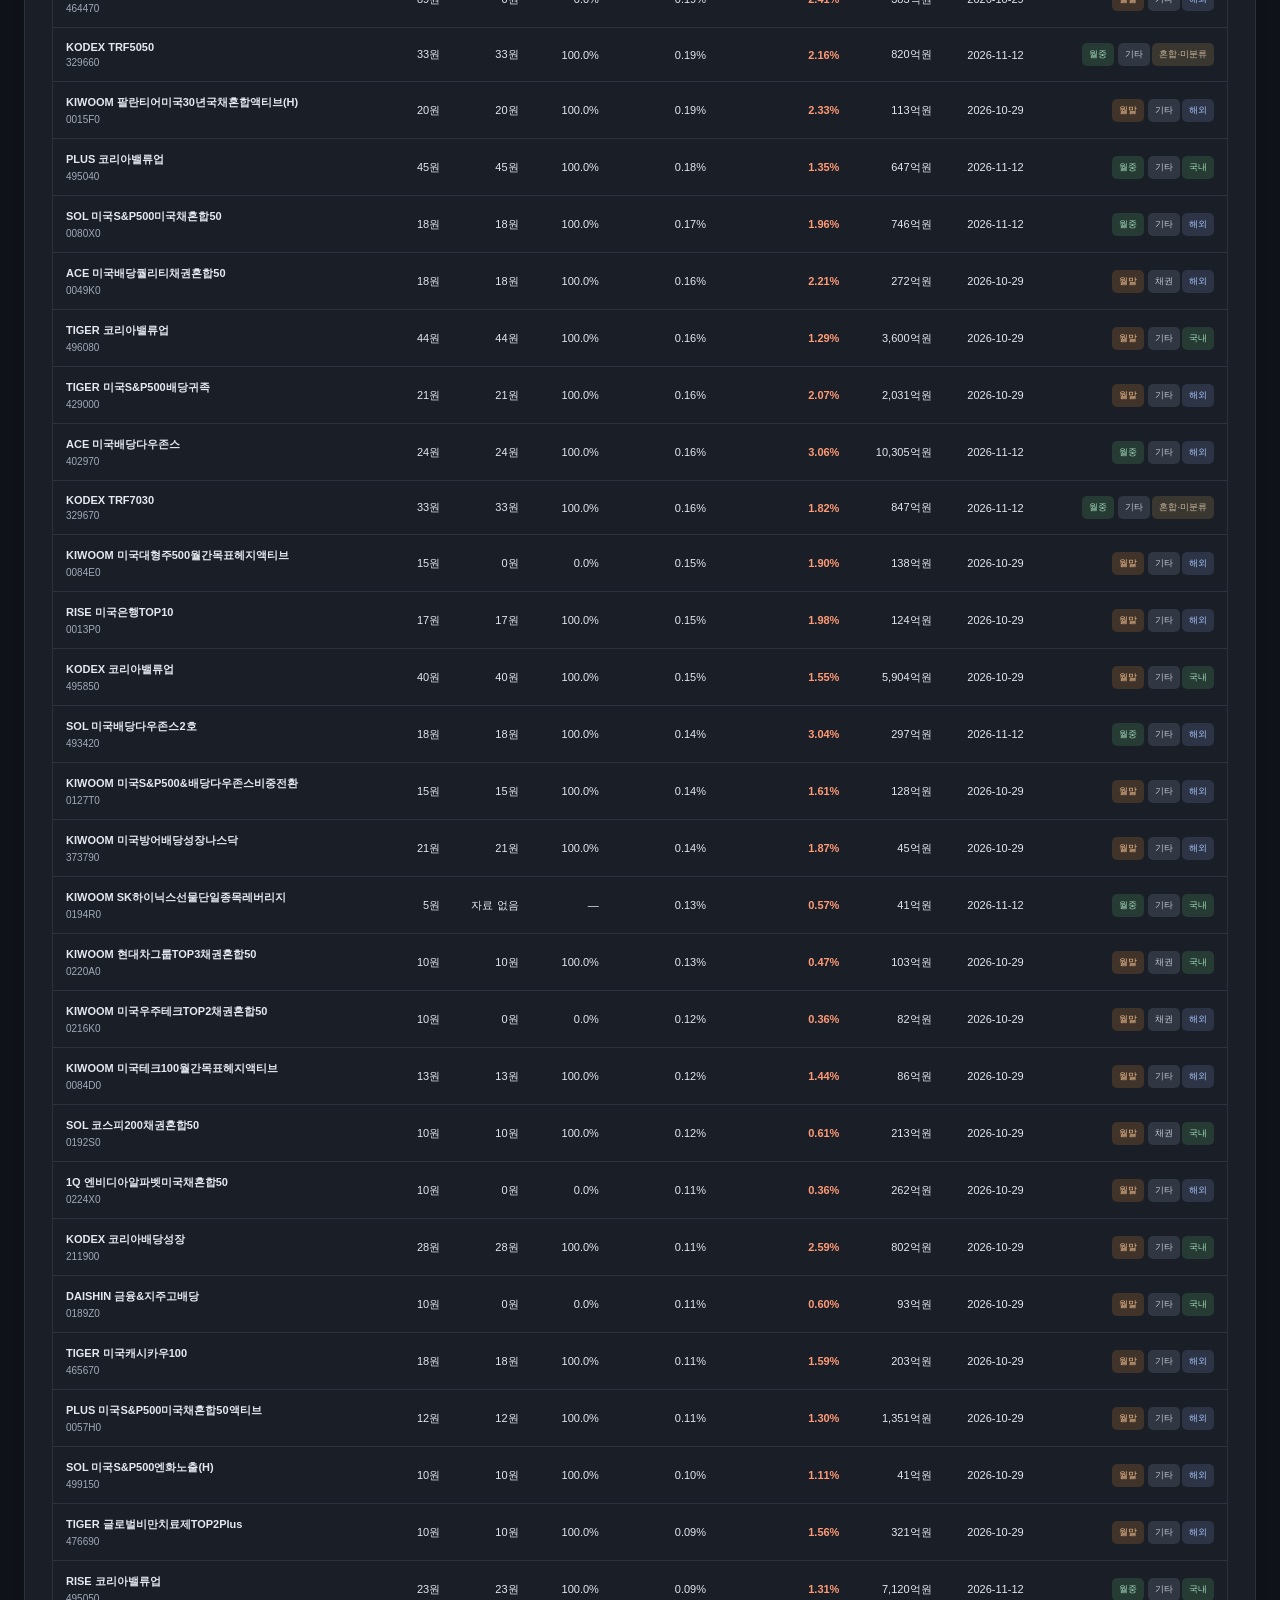
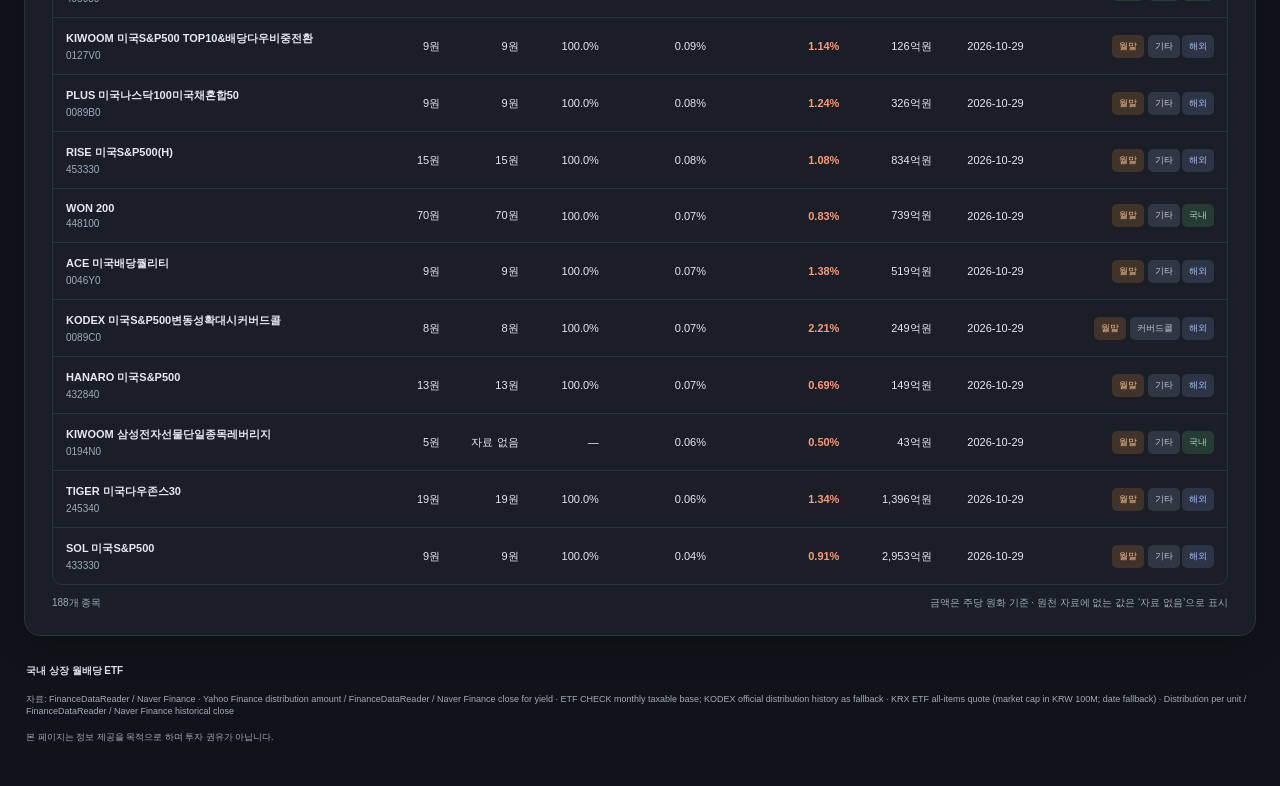
==== commit f4cb1988: "ticker tags" ====
--- a/site/index.html
+++ b/site/index.html
@@ -13,13 +13,13 @@
   <header class="topbar">
     <a class="logo" href="./"><span class="logo-icon">ETF</span><span>국내 상장 월배당 ETF<small>KOREA LISTED ETF TRACKER</small></span></a>
     <div class="topbar-ticker" aria-label="시장 시세">
-      <tv-ticker-tag symbol="FOREXCOM:SPXUSD" theme="dark"></tv-ticker-tag>
-      <tv-ticker-tag symbol="FOREXCOM:NSXUSD" theme="dark"></tv-ticker-tag>
-      <tv-ticker-tag symbol="BITSTAMP:BTCUSD" theme="dark"></tv-ticker-tag>
-      <tv-ticker-tag symbol="AMEX:SCHD" theme="dark"></tv-ticker-tag>
-      <tv-ticker-tag symbol="AMEX:SPYM" theme="dark"></tv-ticker-tag>
-      <tv-ticker-tag symbol="NASDAQ:QQQM" theme="dark"></tv-ticker-tag>
-      <tv-ticker-tag symbol="NASDAQ:NVDA" theme="dark"></tv-ticker-tag>
+      <!--tv-ticker-tag symbol="FOREXCOM:SPXUSD" theme="dark"></tv-ticker-tag-->
+      <!--tv-ticker-tag symbol="FOREXCOM:NSXUSD" theme="dark"></tv-ticker-tag-->
+      <tv-ticker-tag symbol="BITSTAMP:BTCUSD" theme="dark" transparent></tv-ticker-tag>
+      <tv-ticker-tag symbol="AMEX:SCHD" theme="dark" transparent></tv-ticker-tag>
+      <tv-ticker-tag symbol="AMEX:SPYM" theme="dark" transparent></tv-ticker-tag>
+      <tv-ticker-tag symbol="NASDAQ:QQQM" theme="dark" transparent></tv-ticker-tag>
+      <tv-ticker-tag symbol="NASDAQ:NVDA" theme="dark" transparent></tv-ticker-tag>
     </div>
   </header>
 
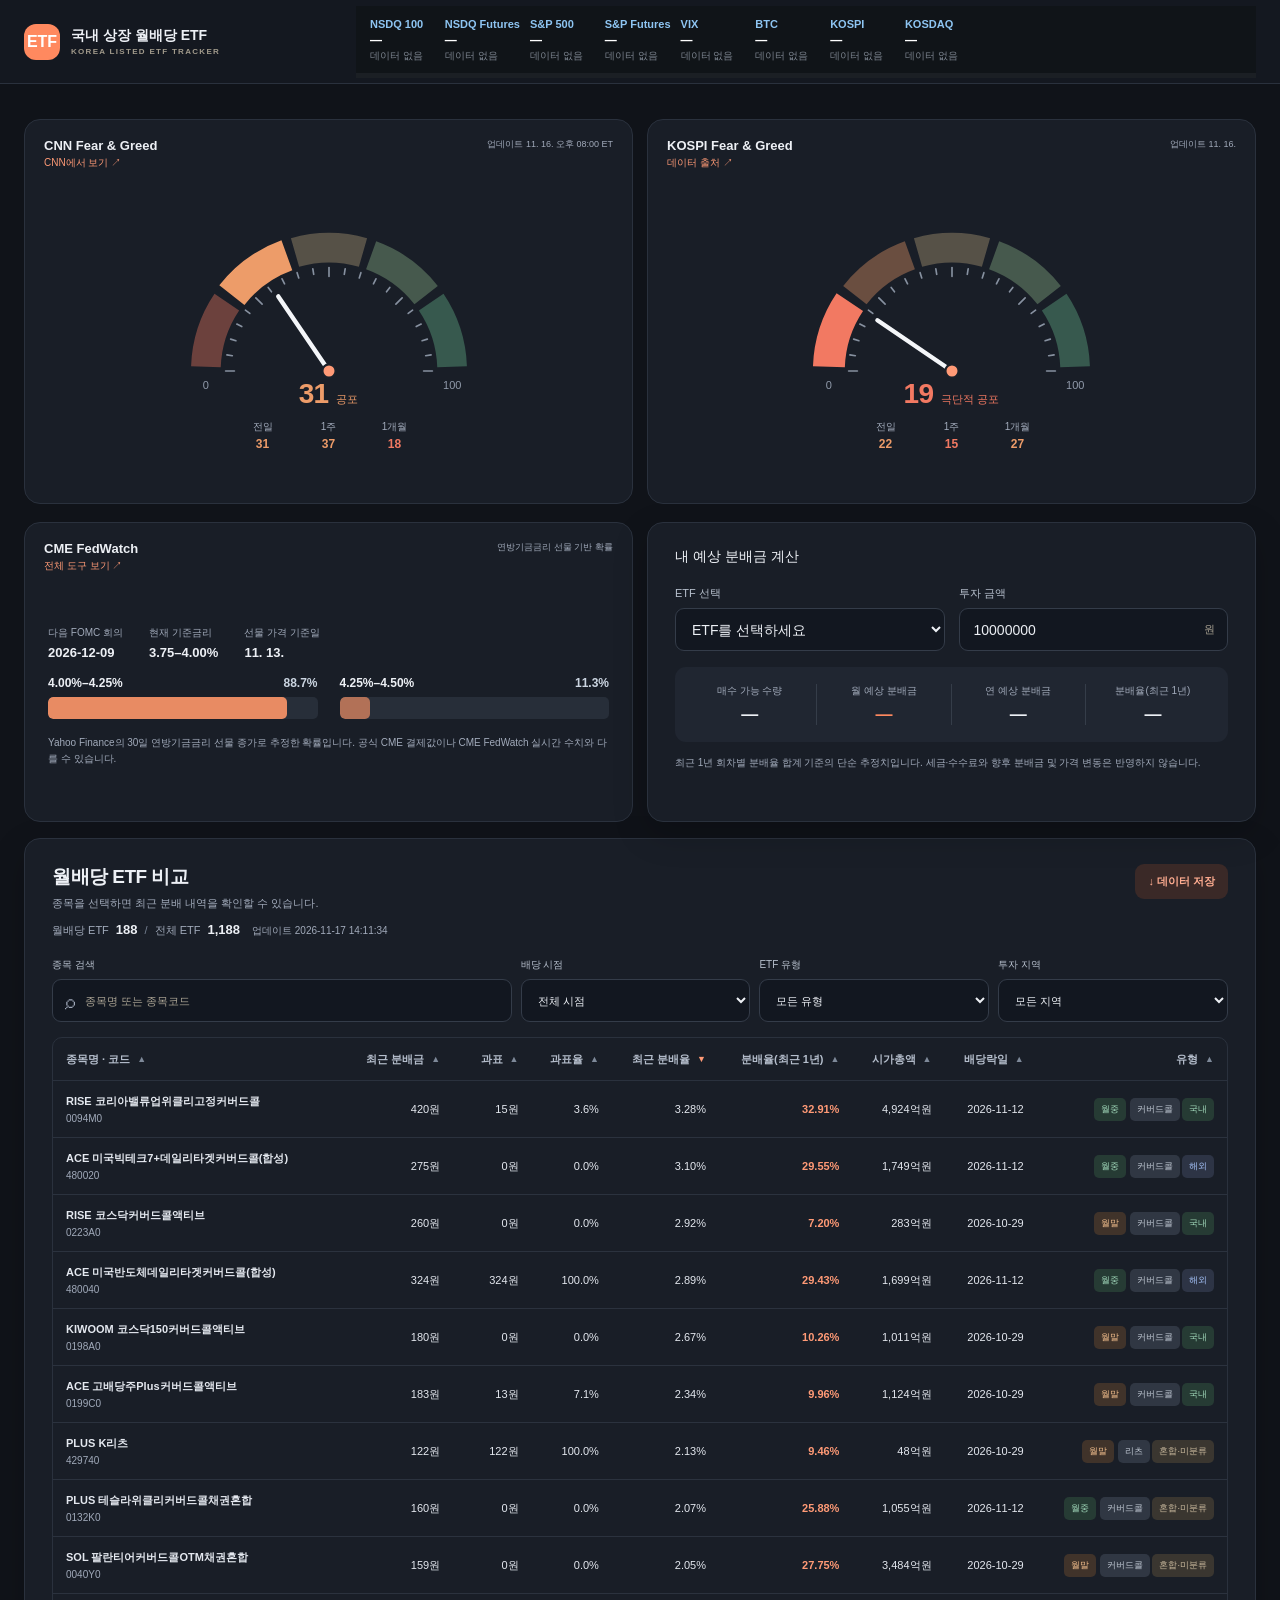
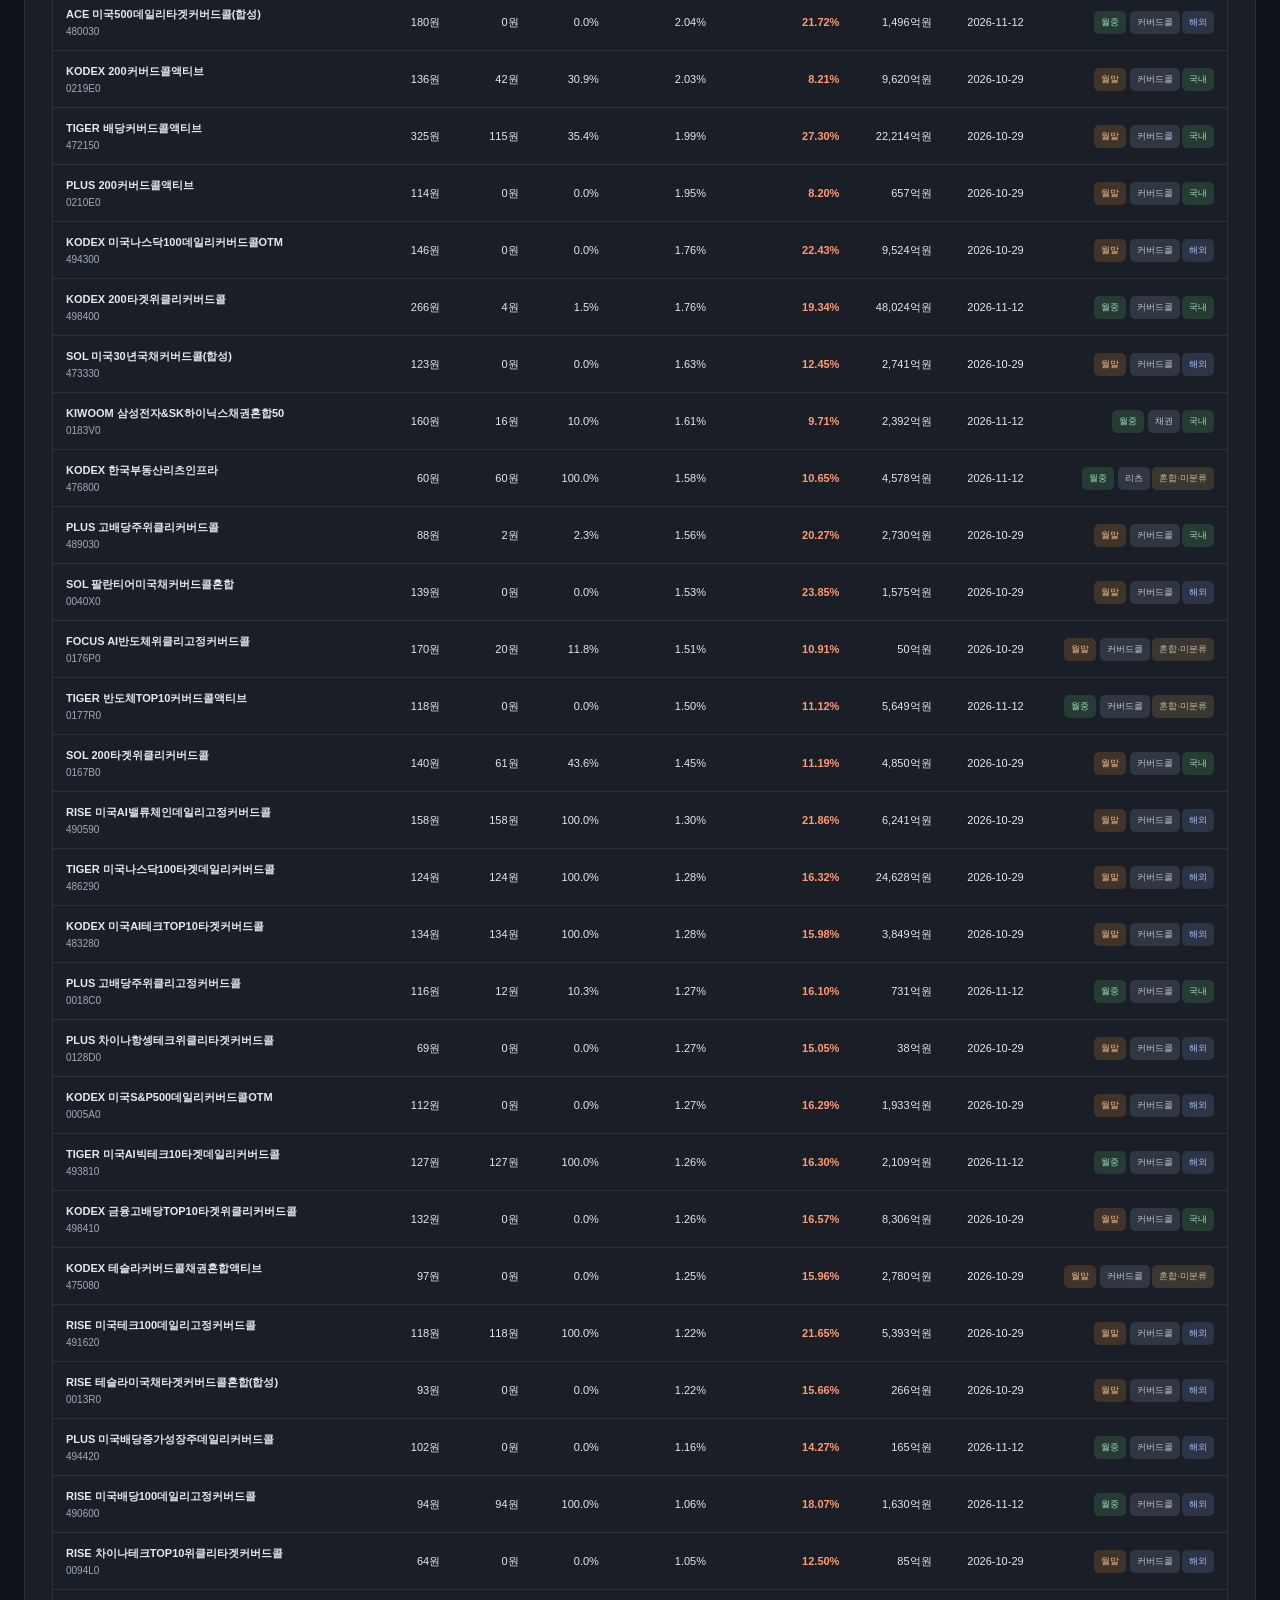
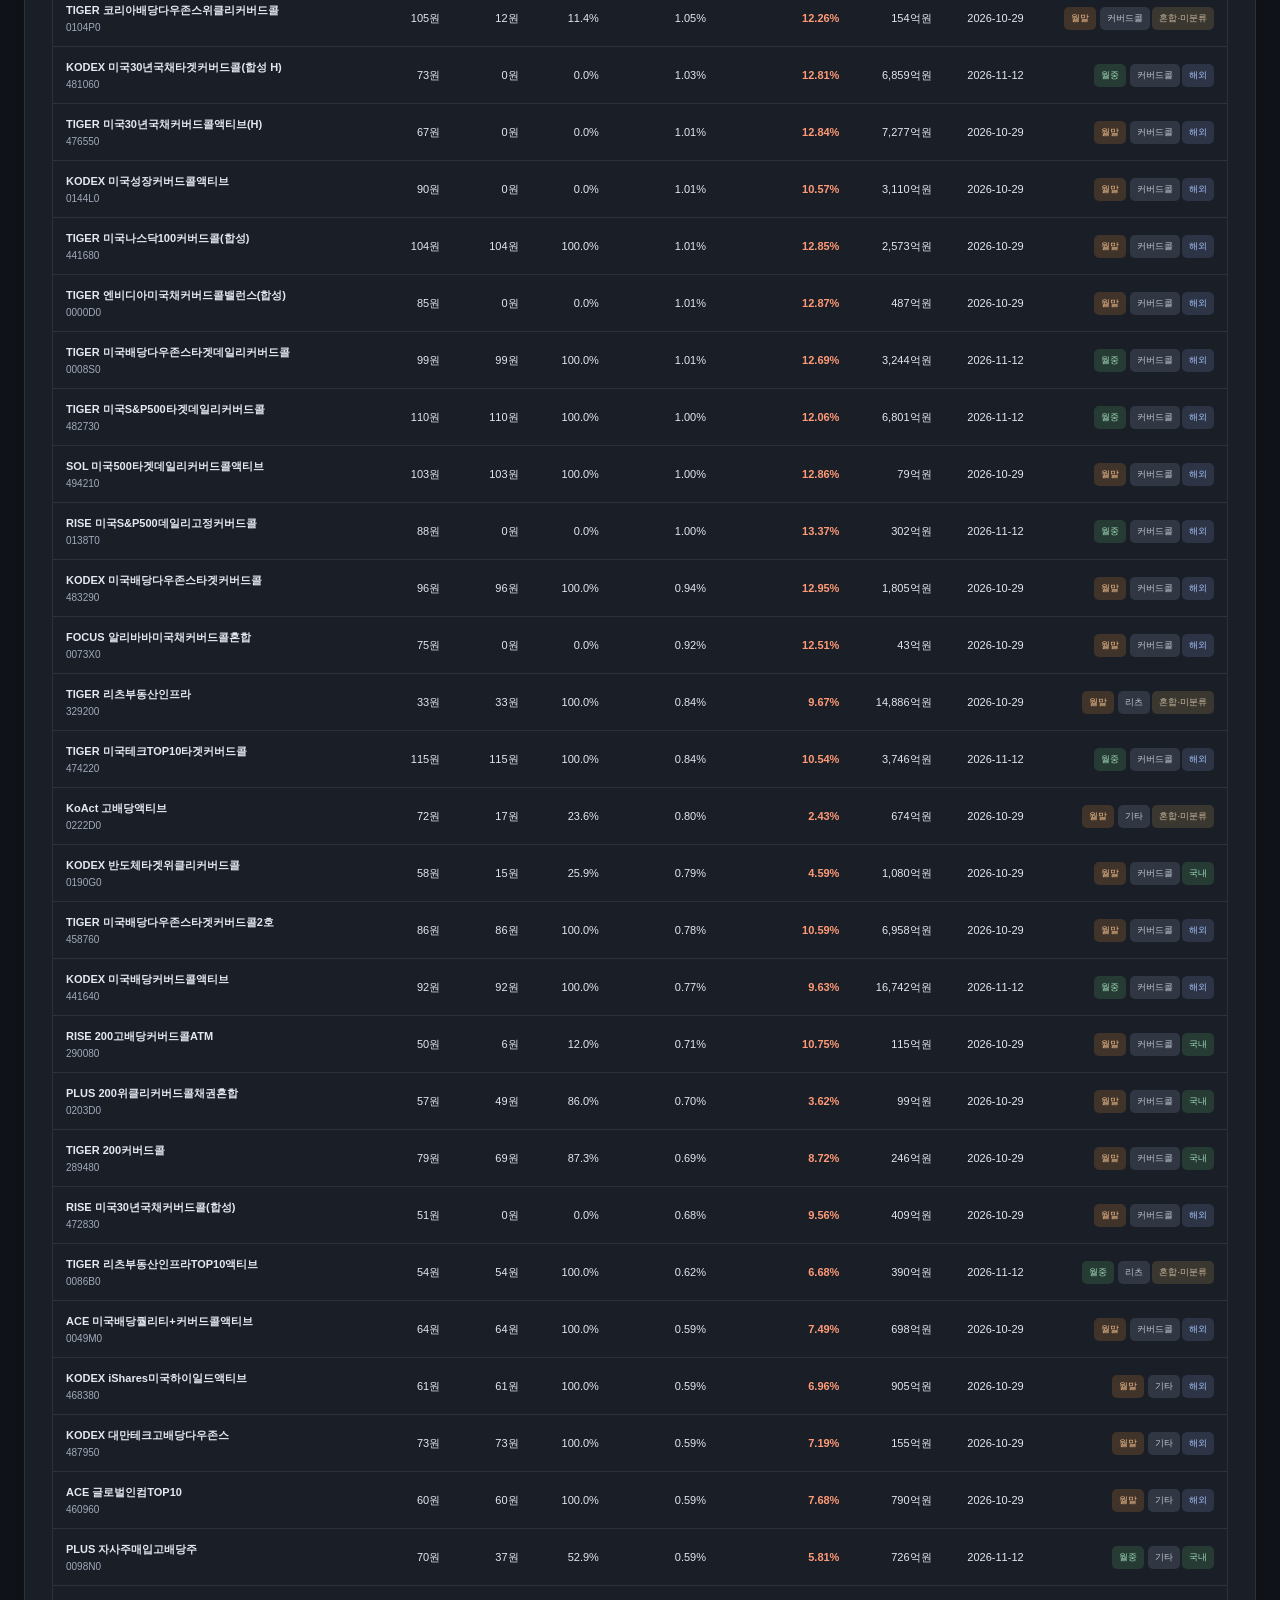
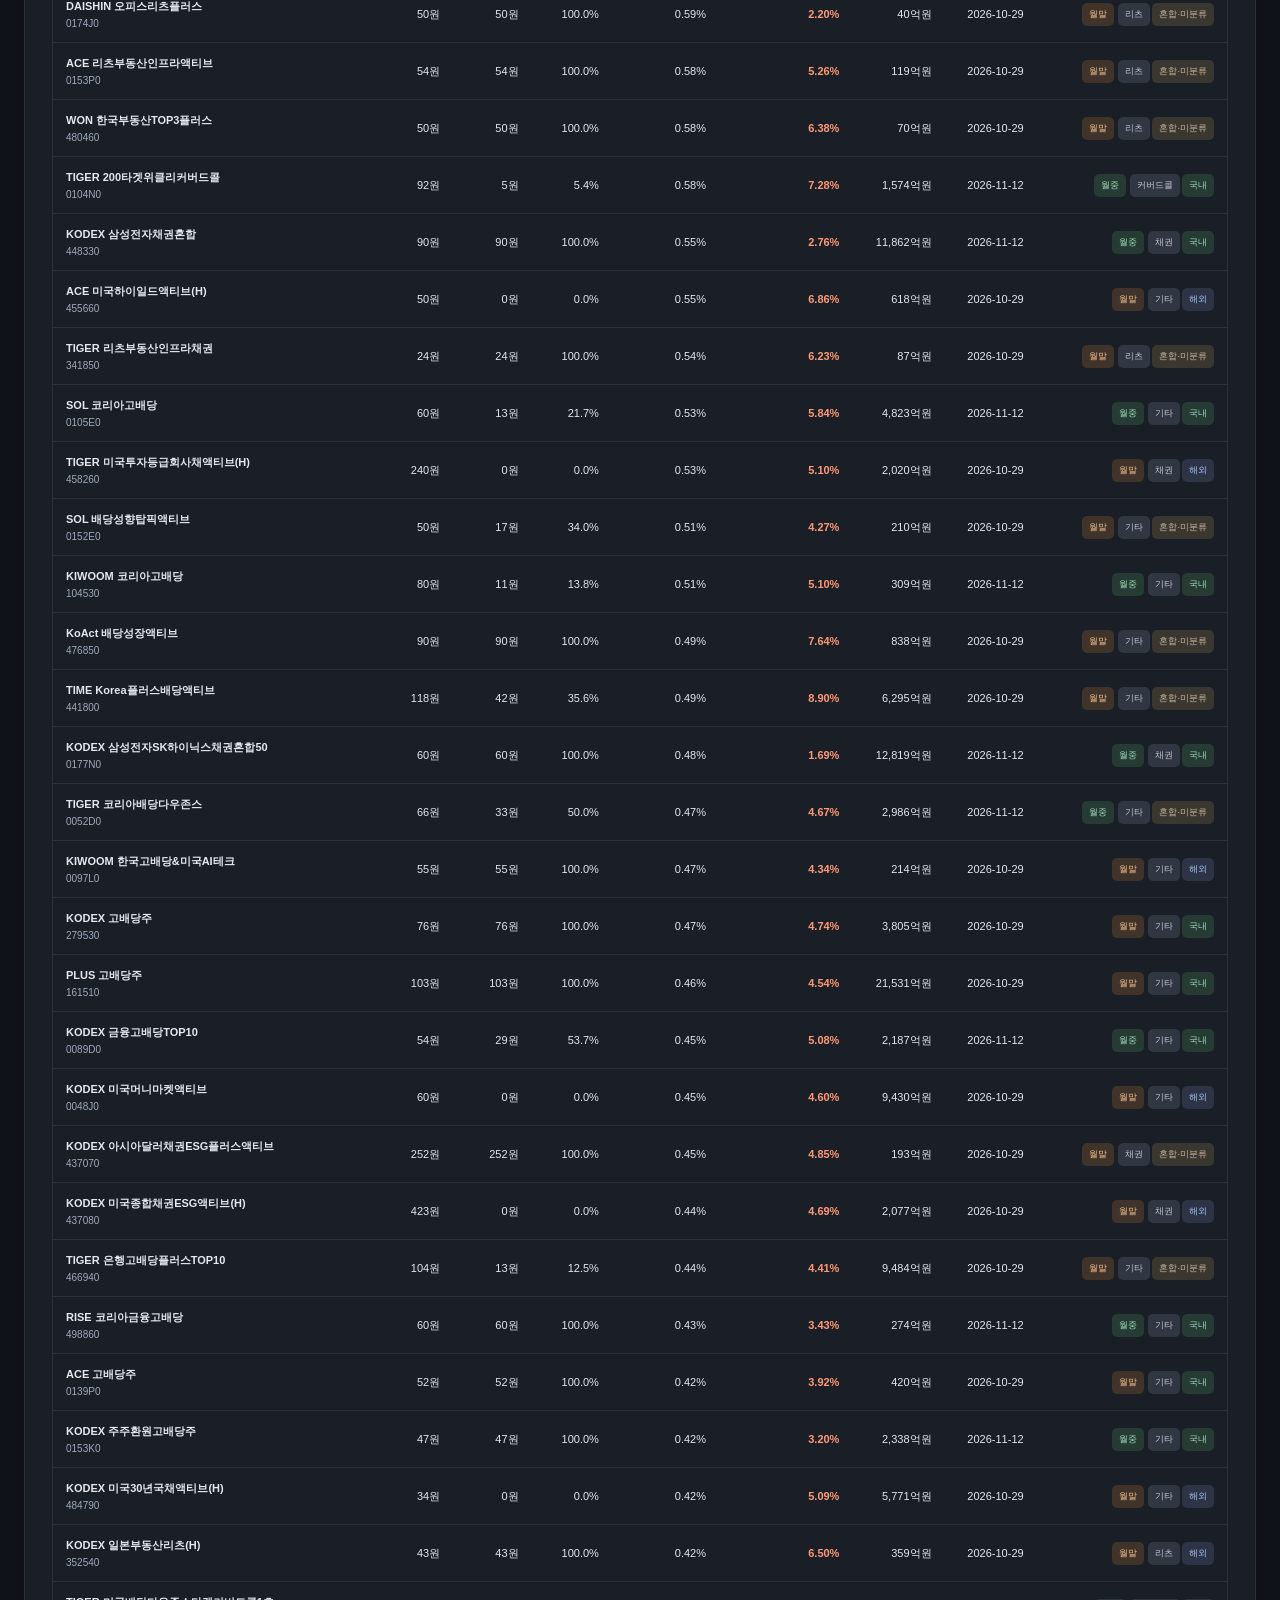
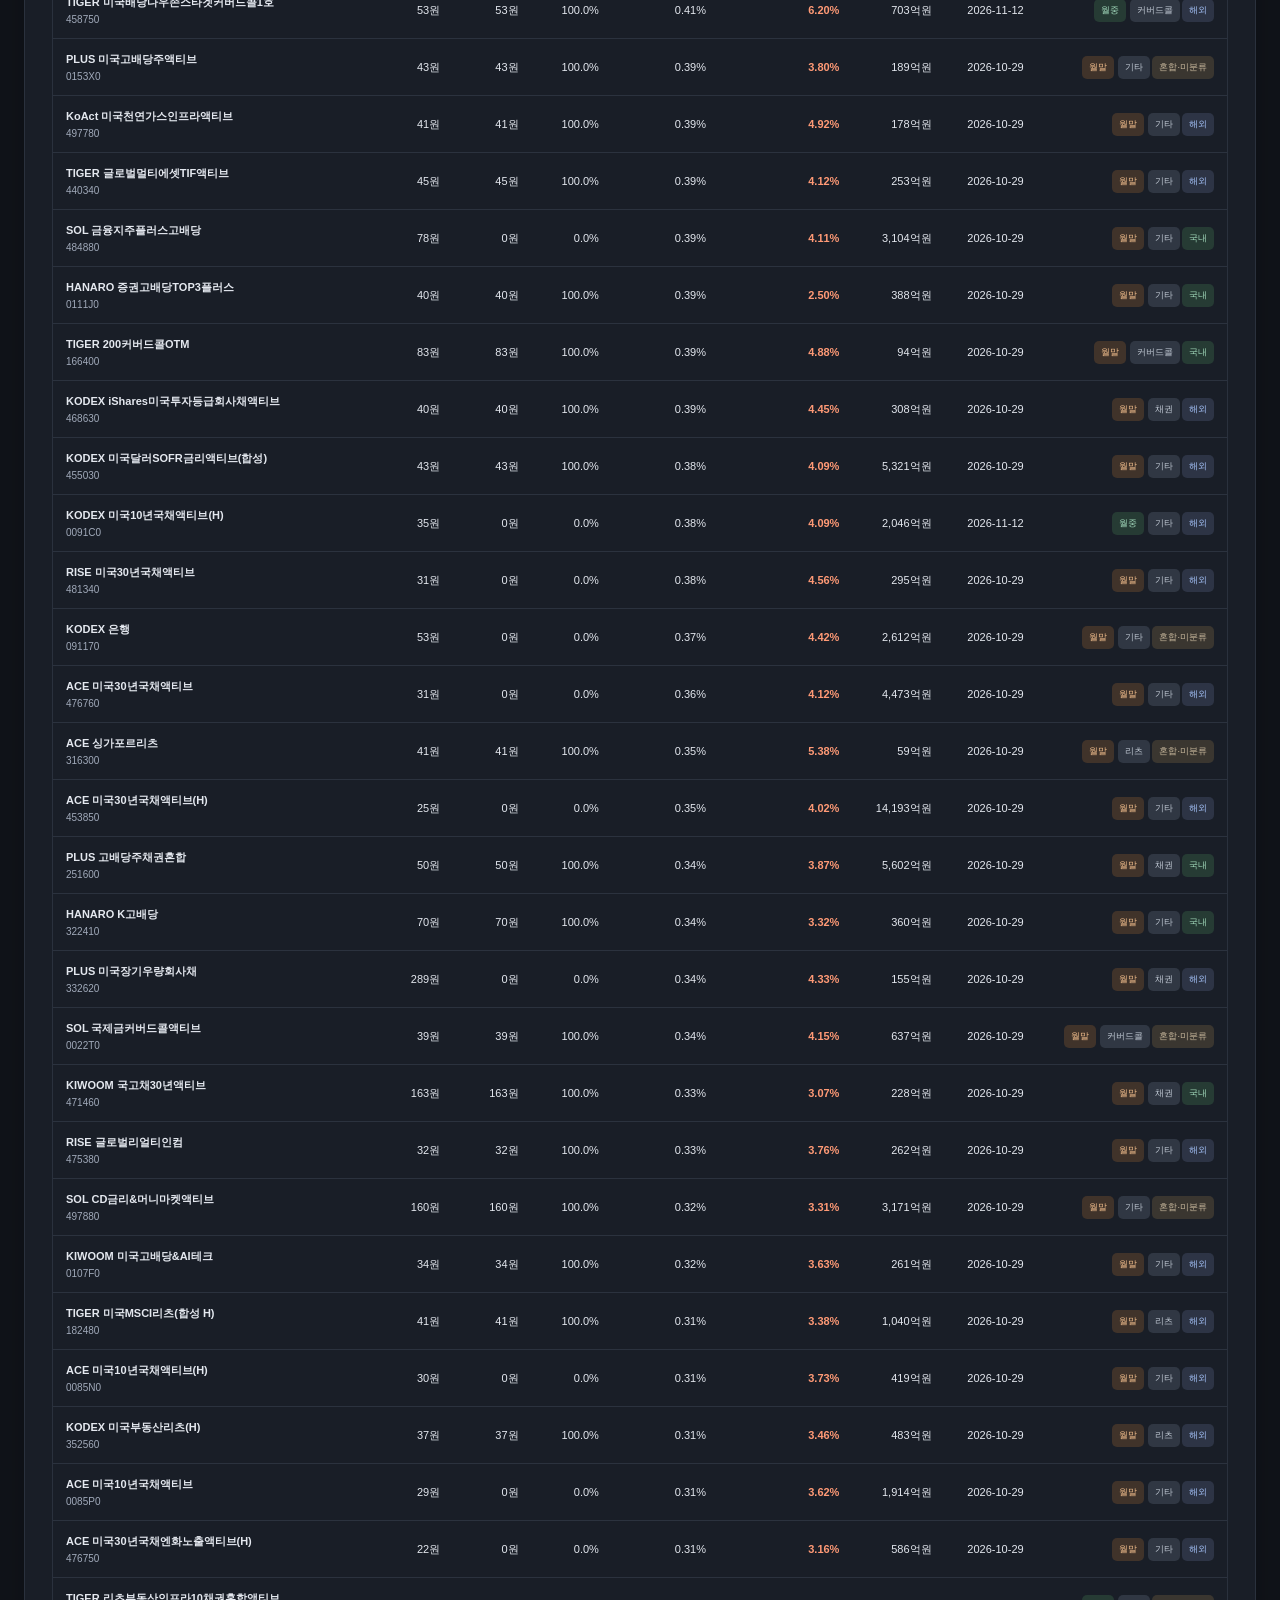
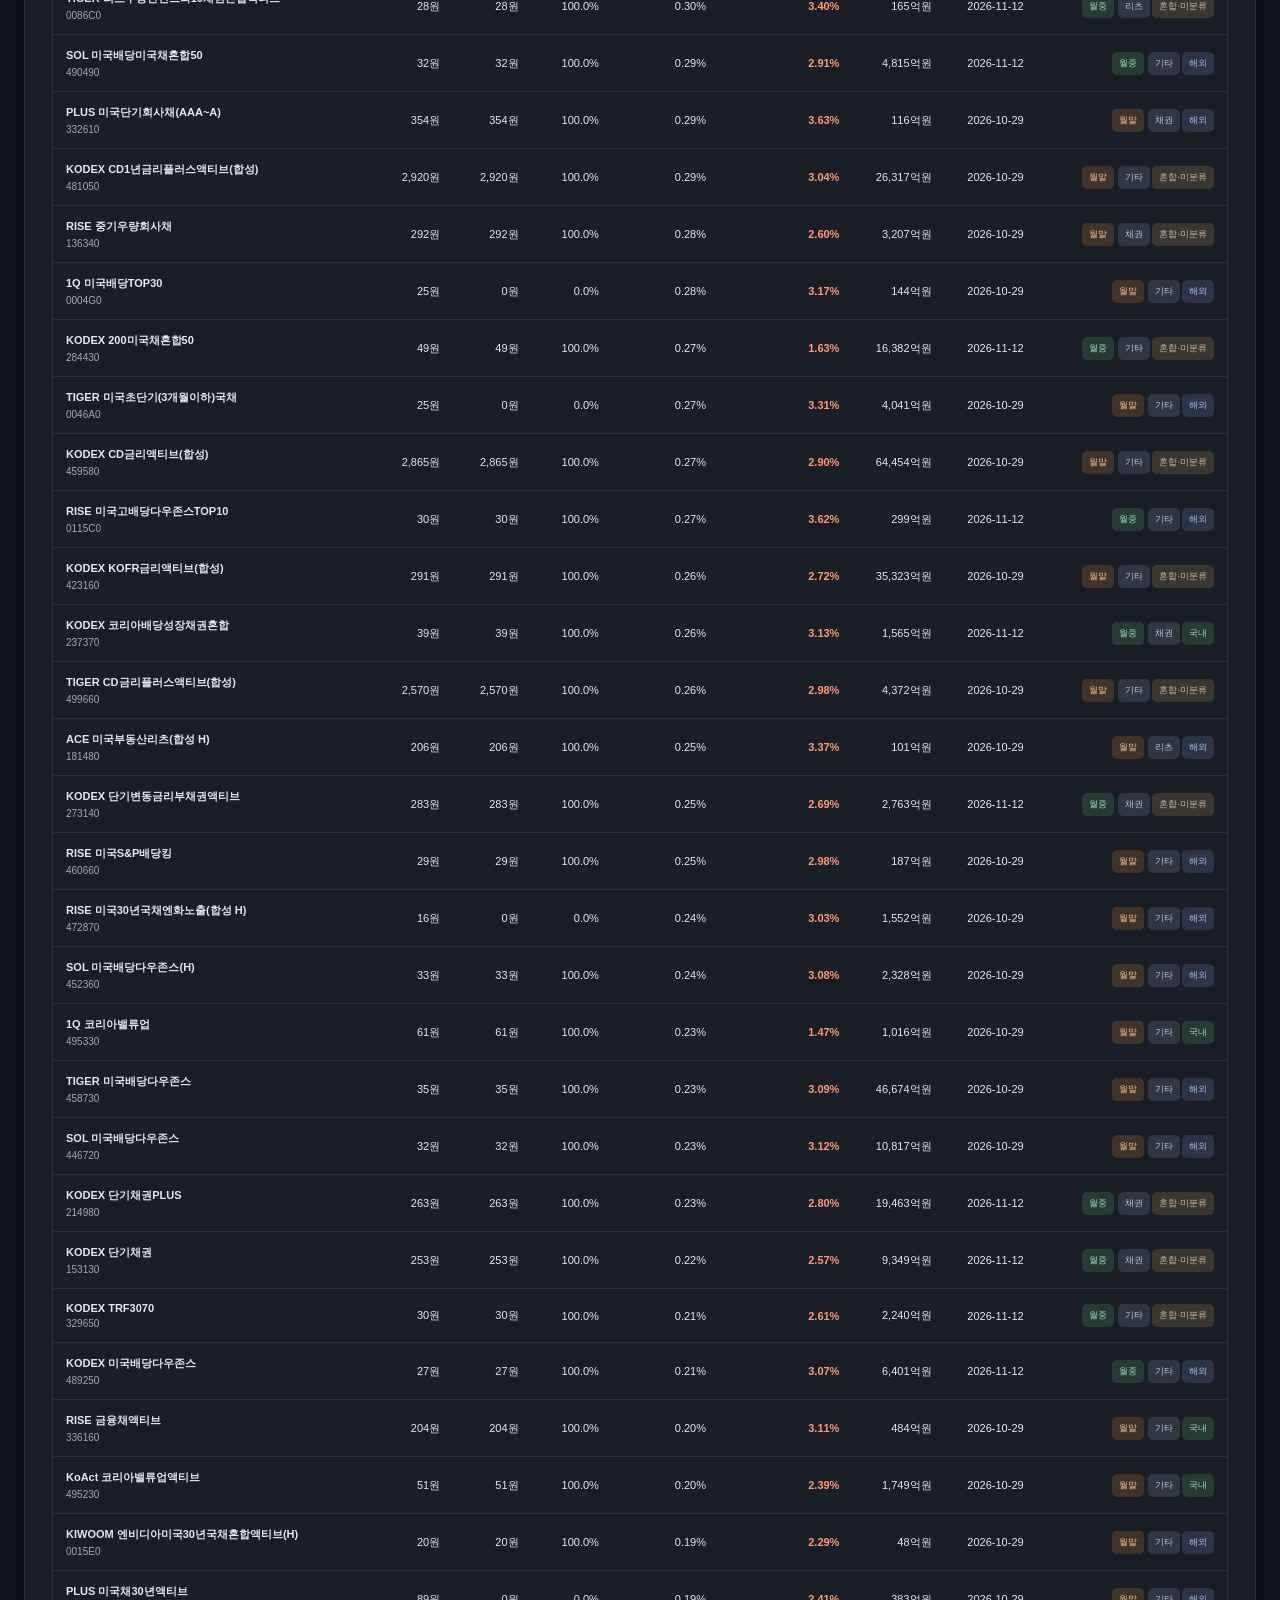
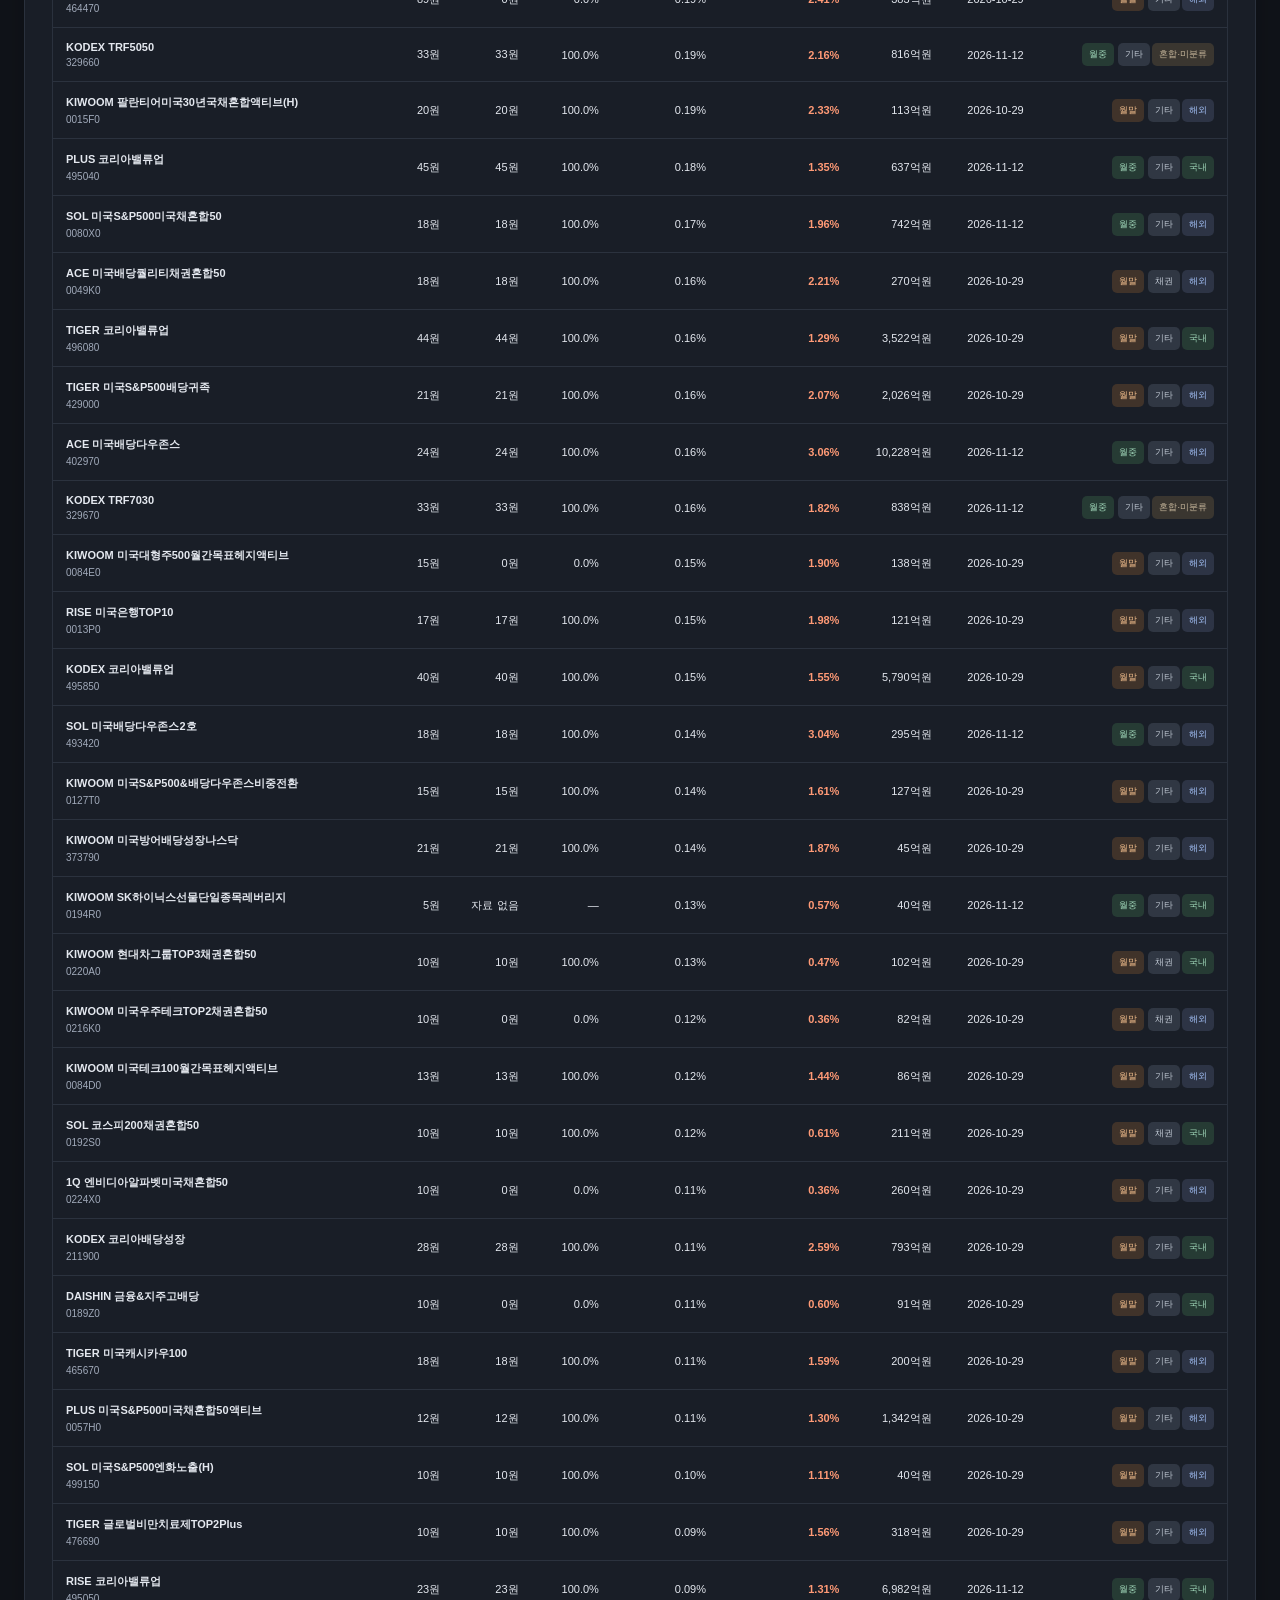
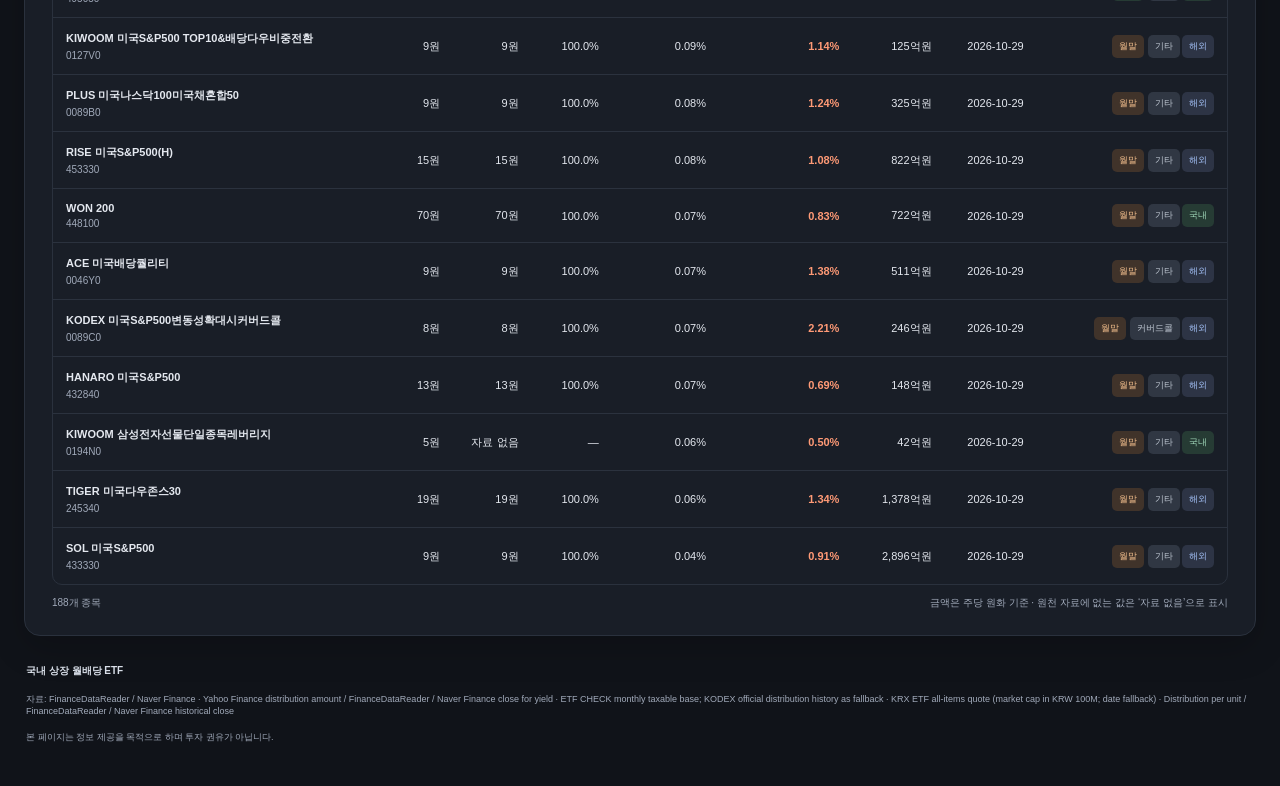
==== commit 1758dcbf: "change tickers" ====
--- a/site/index.html
+++ b/site/index.html
@@ -7,7 +7,7 @@
   <meta name="description" content="국내 상장 월배당 ETF의 분배금, 분배율과 배당 이력을 한눈에 비교하세요.">
   <title>국내 상장 월배당 ETF</title>
   <link rel="stylesheet" href="./css/style.css?v=22">
-  <script type="module" src="https://widgets.tradingview-widget.com/w/en/tv-ticker-tag.js"></script>
+  <!-- <script type="module" src="https://widgets.tradingview-widget.com/w/en/tv-ticker-tag.js"></script> -->
 </head>
 <body>
   <header class="topbar">
@@ -15,11 +15,12 @@
     <div class="topbar-ticker" aria-label="시장 시세">
       <!--tv-ticker-tag symbol="FOREXCOM:SPXUSD" theme="dark"></tv-ticker-tag-->
       <!--tv-ticker-tag symbol="FOREXCOM:NSXUSD" theme="dark"></tv-ticker-tag-->
-      <tv-ticker-tag symbol="BITSTAMP:BTCUSD" theme="dark" transparent></tv-ticker-tag>
-      <tv-ticker-tag symbol="AMEX:SCHD" theme="dark" transparent></tv-ticker-tag>
-      <tv-ticker-tag symbol="AMEX:SPYM" theme="dark" transparent></tv-ticker-tag>
-      <tv-ticker-tag symbol="NASDAQ:QQQM" theme="dark" transparent></tv-ticker-tag>
-      <tv-ticker-tag symbol="NASDAQ:NVDA" theme="dark" transparent></tv-ticker-tag>
+      <!-- <tv-ticker-tag symbol="BITSTAMP:BTCUSD" theme="dark" transparent></tv-ticker-tag> -->
+      <!-- <tv-ticker-tag symbol="AMEX:SCHD" theme="dark" transparent></tv-ticker-tag> -->
+      <!-- <tv-ticker-tag symbol="AMEX:SPYM" theme="dark" transparent></tv-ticker-tag> -->
+      <!-- <tv-ticker-tag symbol="NASDAQ:QQQM" theme="dark" transparent></tv-ticker-tag> -->
+      <!-- <tv-ticker-tag symbol="NASDAQ:NVDA" theme="dark" transparent></tv-ticker-tag> -->
+      <iframe src="./market-ticker.html" title="시장 시세 ticker"></iframe>
     </div>
   </header>
 
--- a/site/css/style.css
+++ b/site/css/style.css
@@ -110,5 +110,6 @@
 /* Header ticker tape */
 .topbar{height:auto;min-height:84px;gap:24px}
 .topbar-ticker{flex:1;min-width:0;max-width:900px}
+.topbar-ticker iframe{display:block;width:100%;height:72px;border:0}
 .topbar-ticker tv-ticker-tape{display:block;width:100%!important;max-width:900px}
 @media(max-width:760px){.topbar{height:auto;min-height:62px;padding:12px 17px;flex-wrap:wrap;gap:10px}.topbar-ticker{flex-basis:100%;max-width:none}}
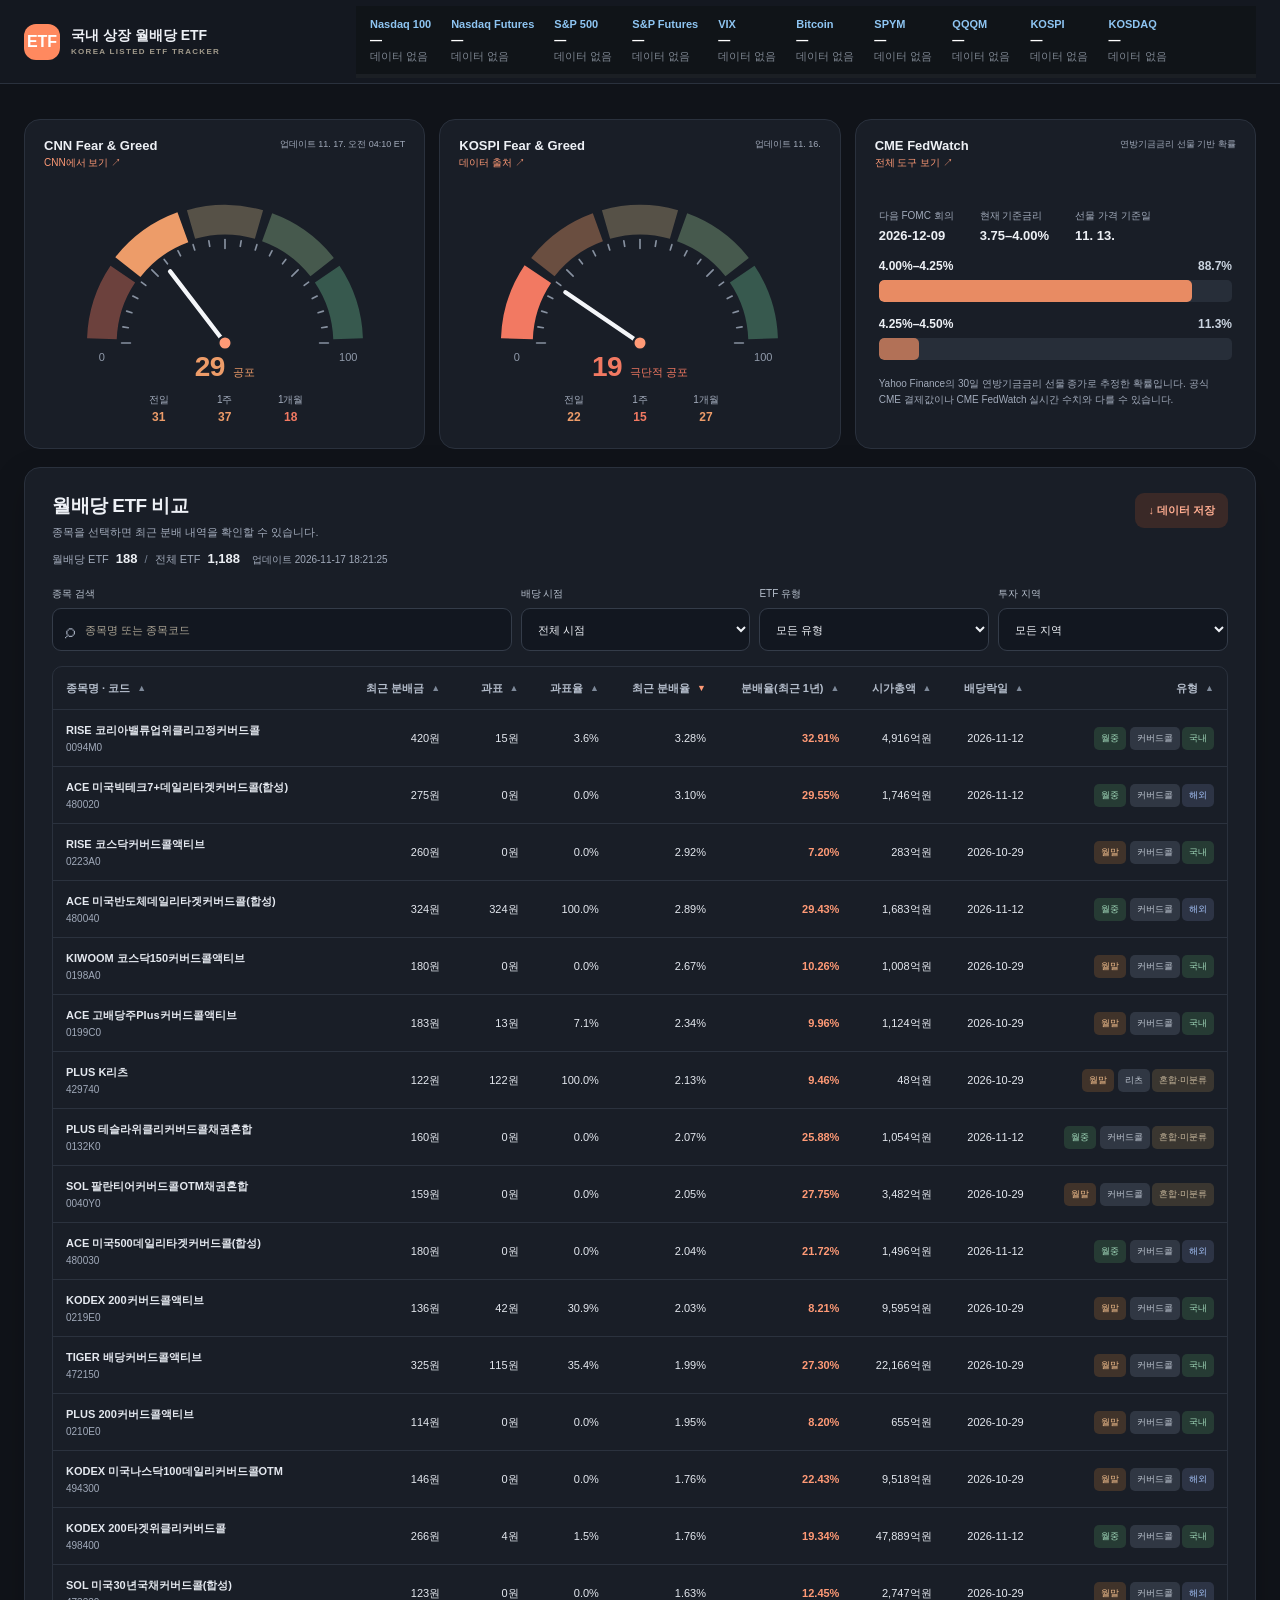
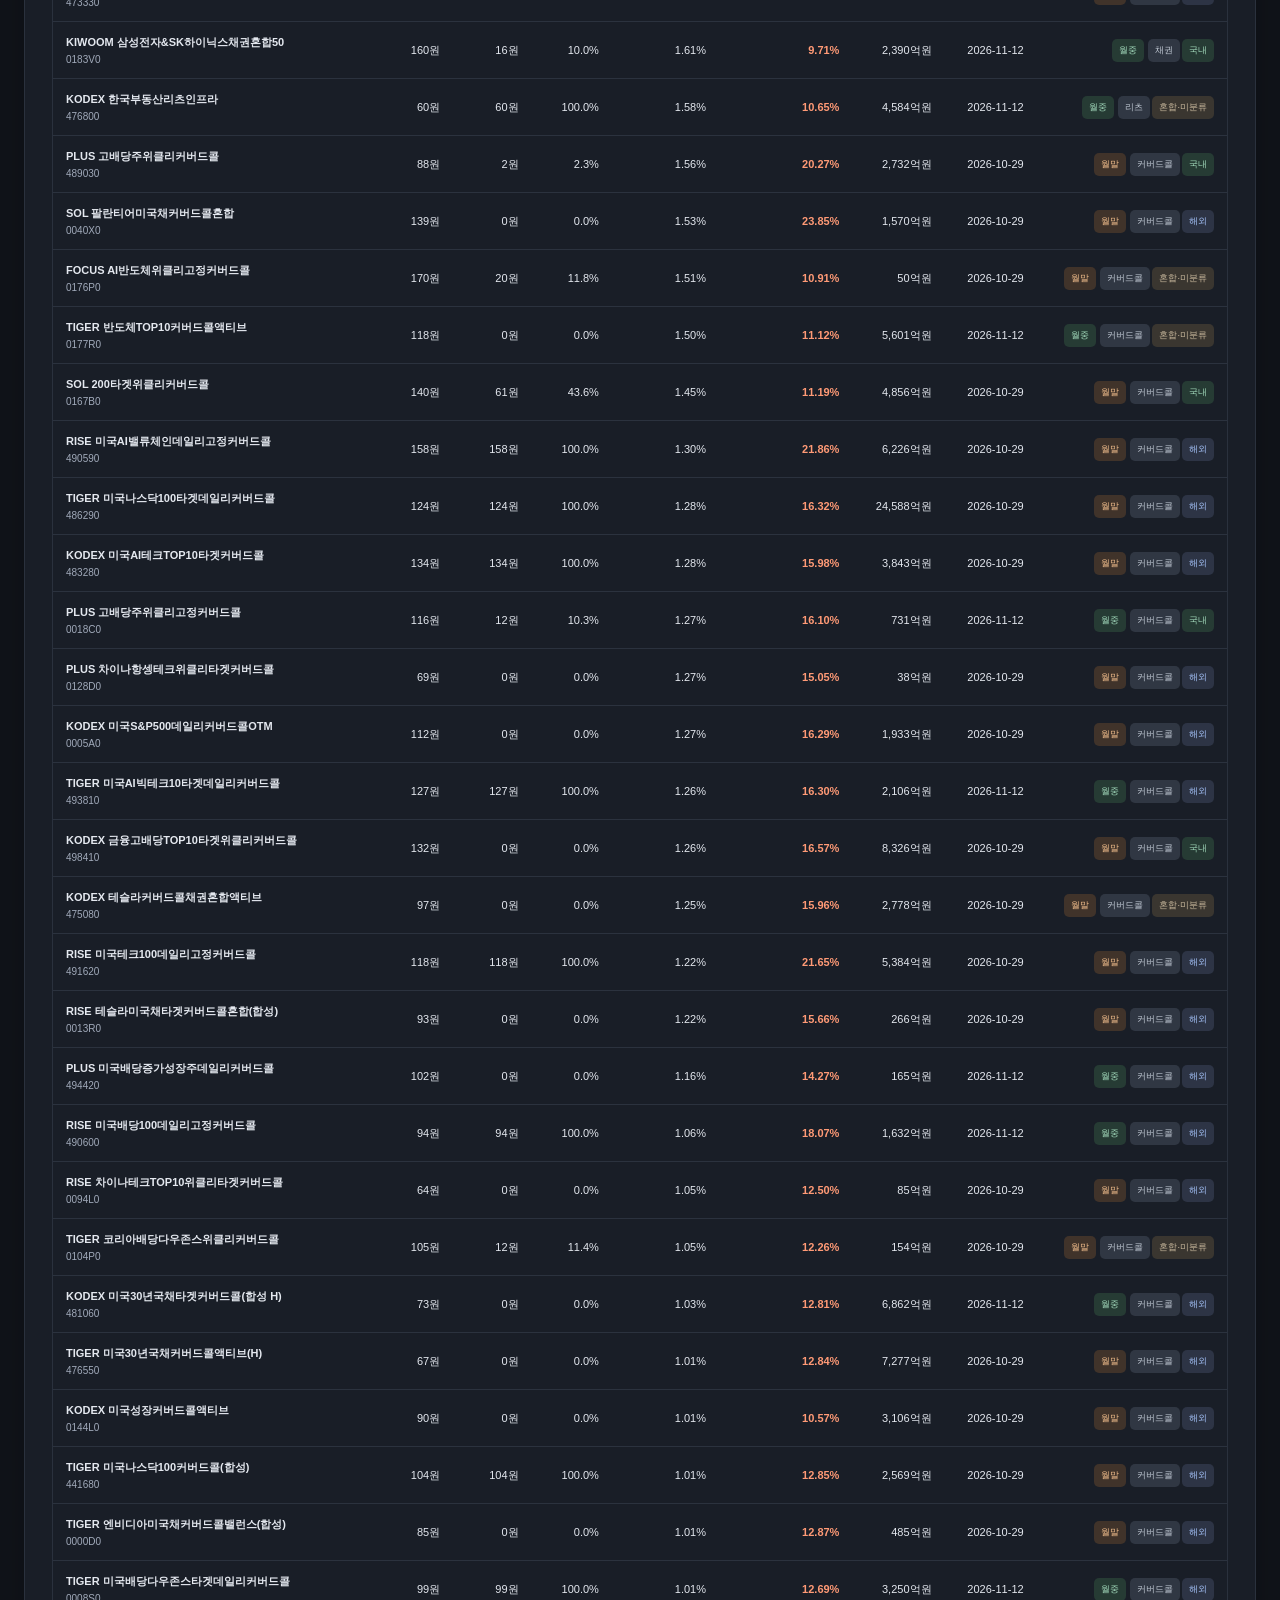
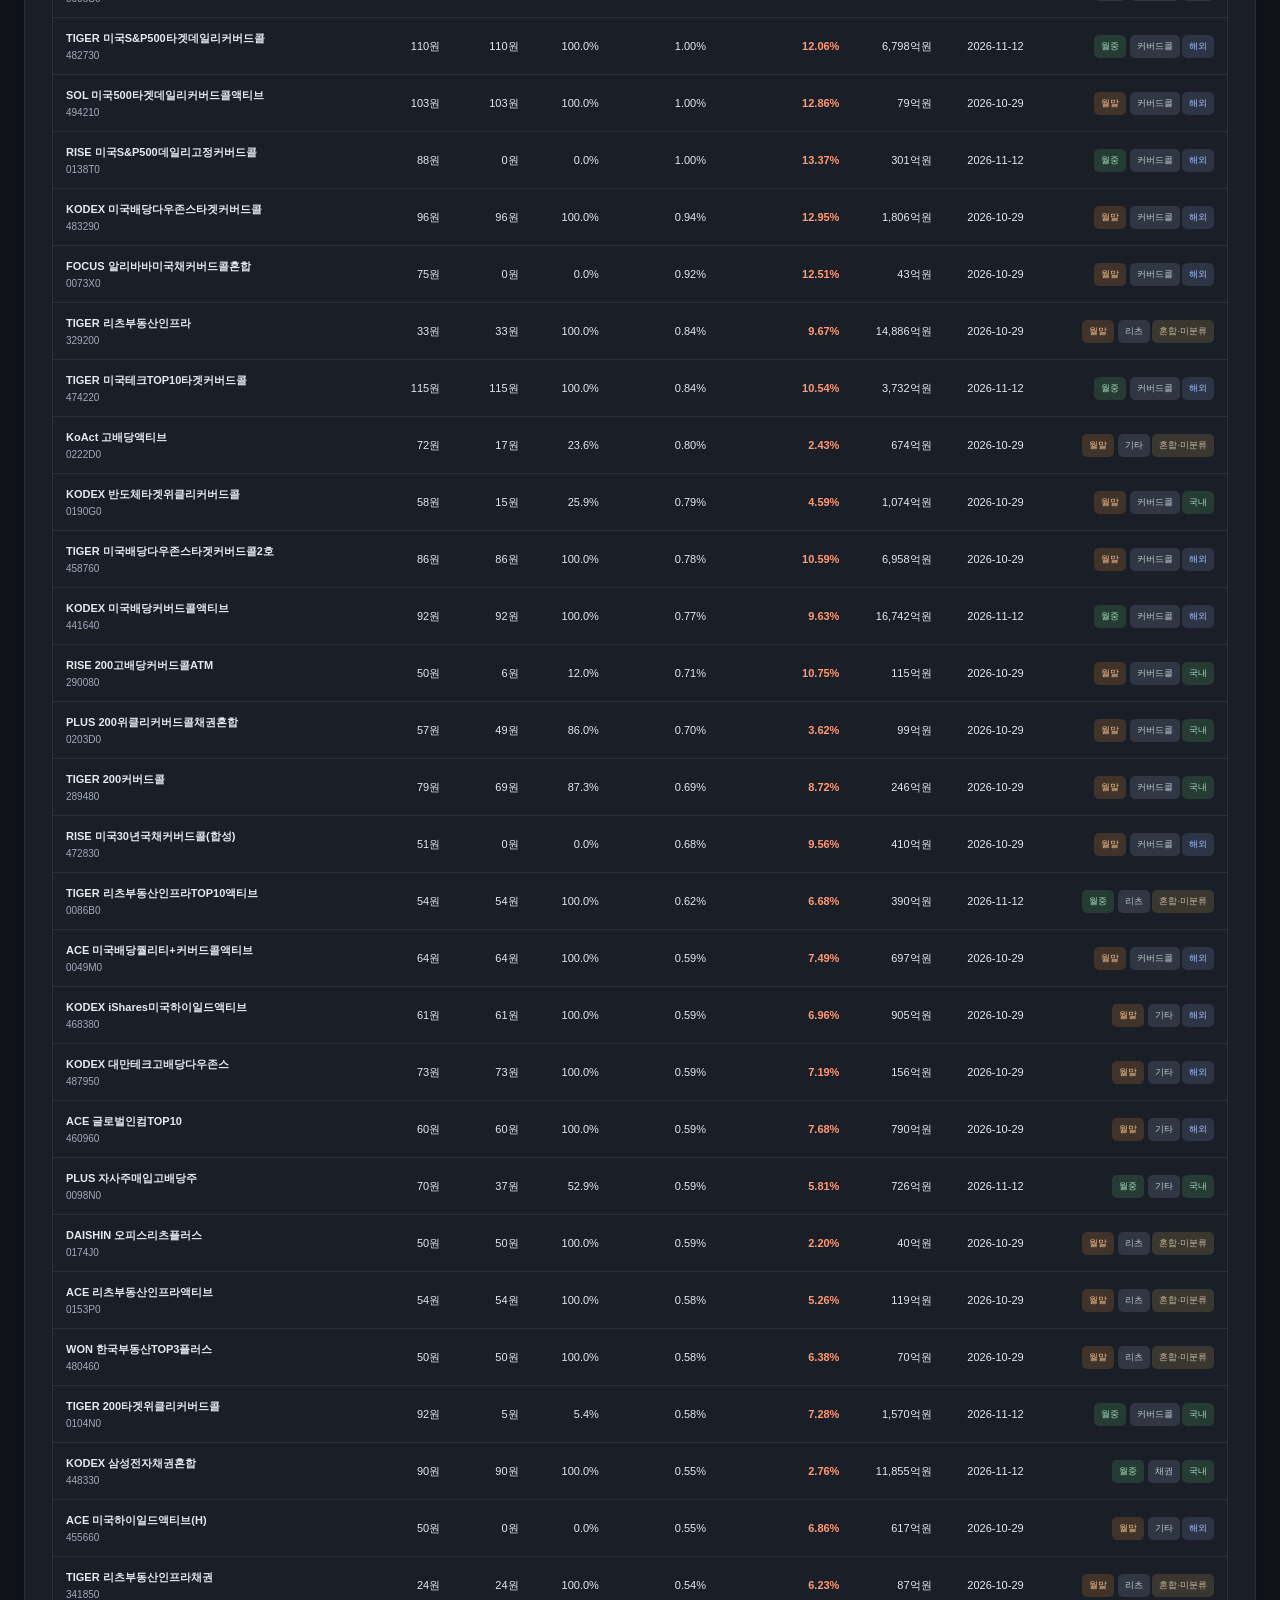
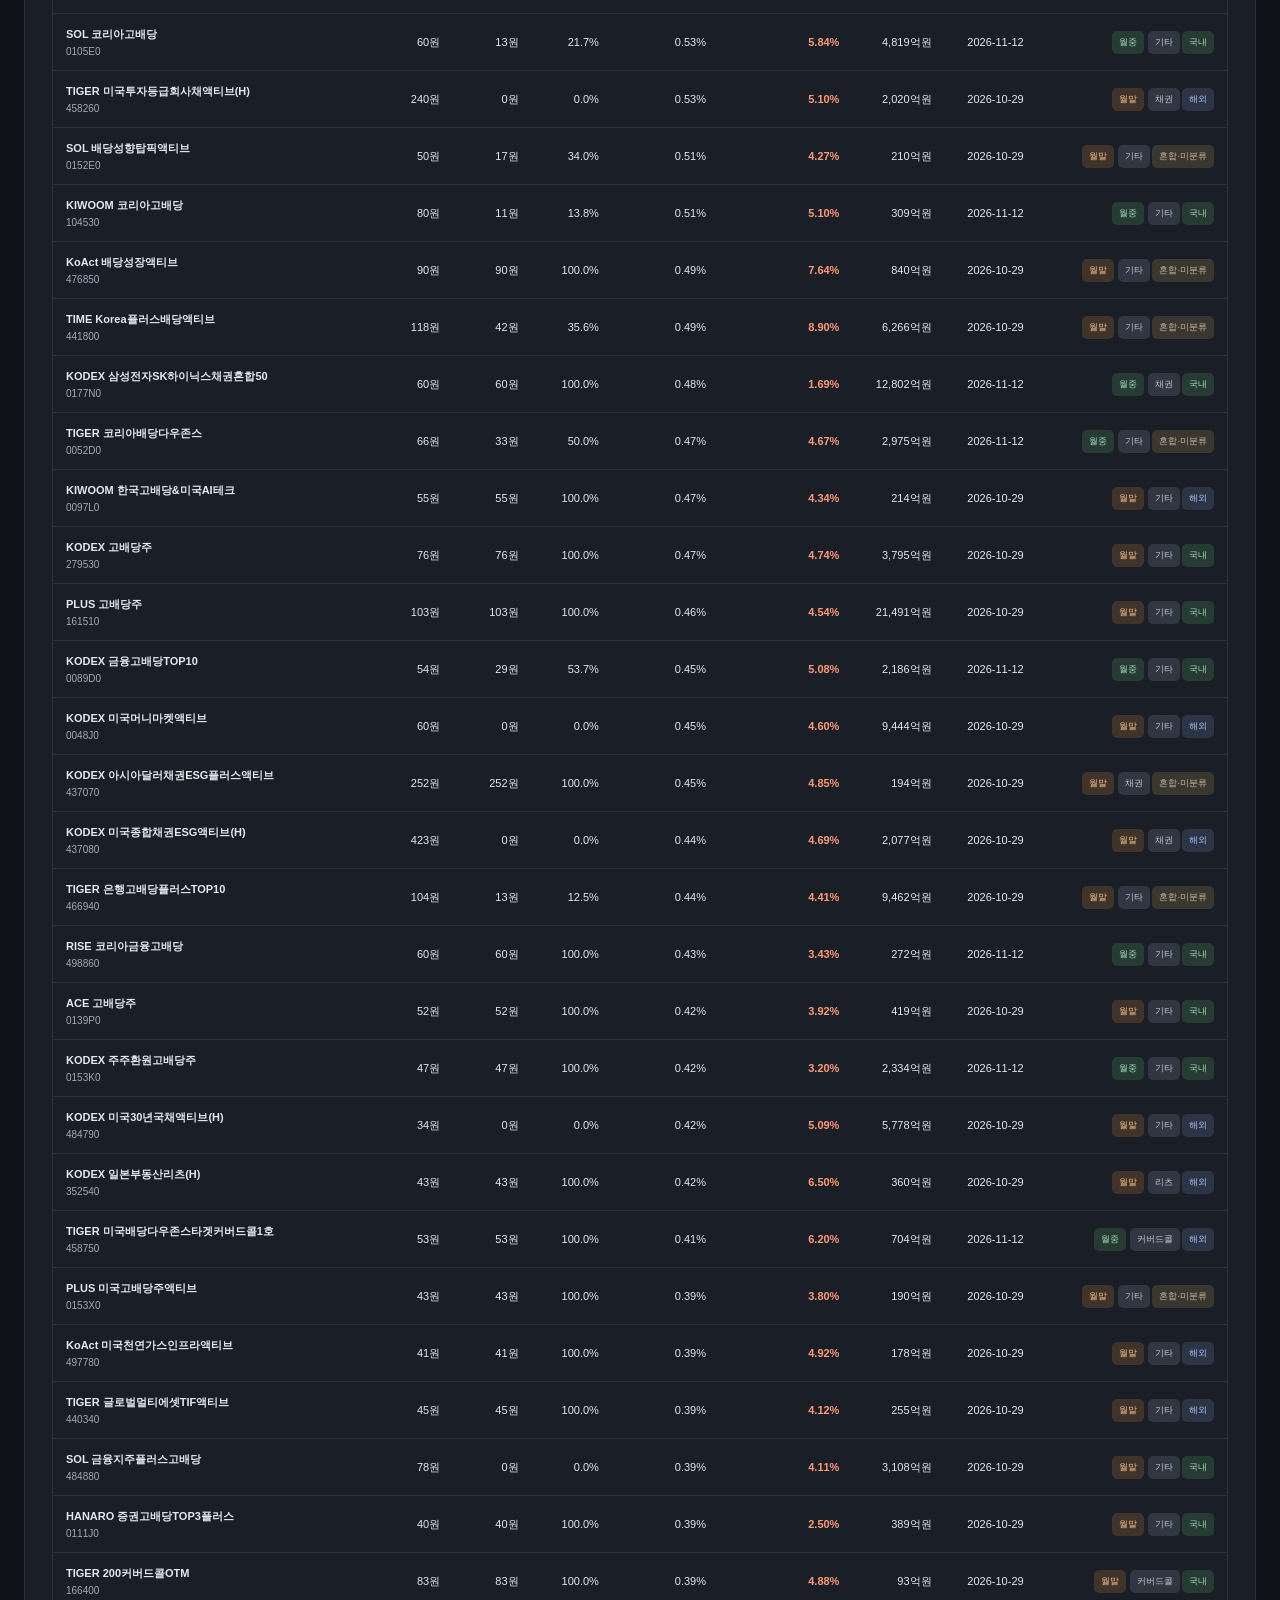
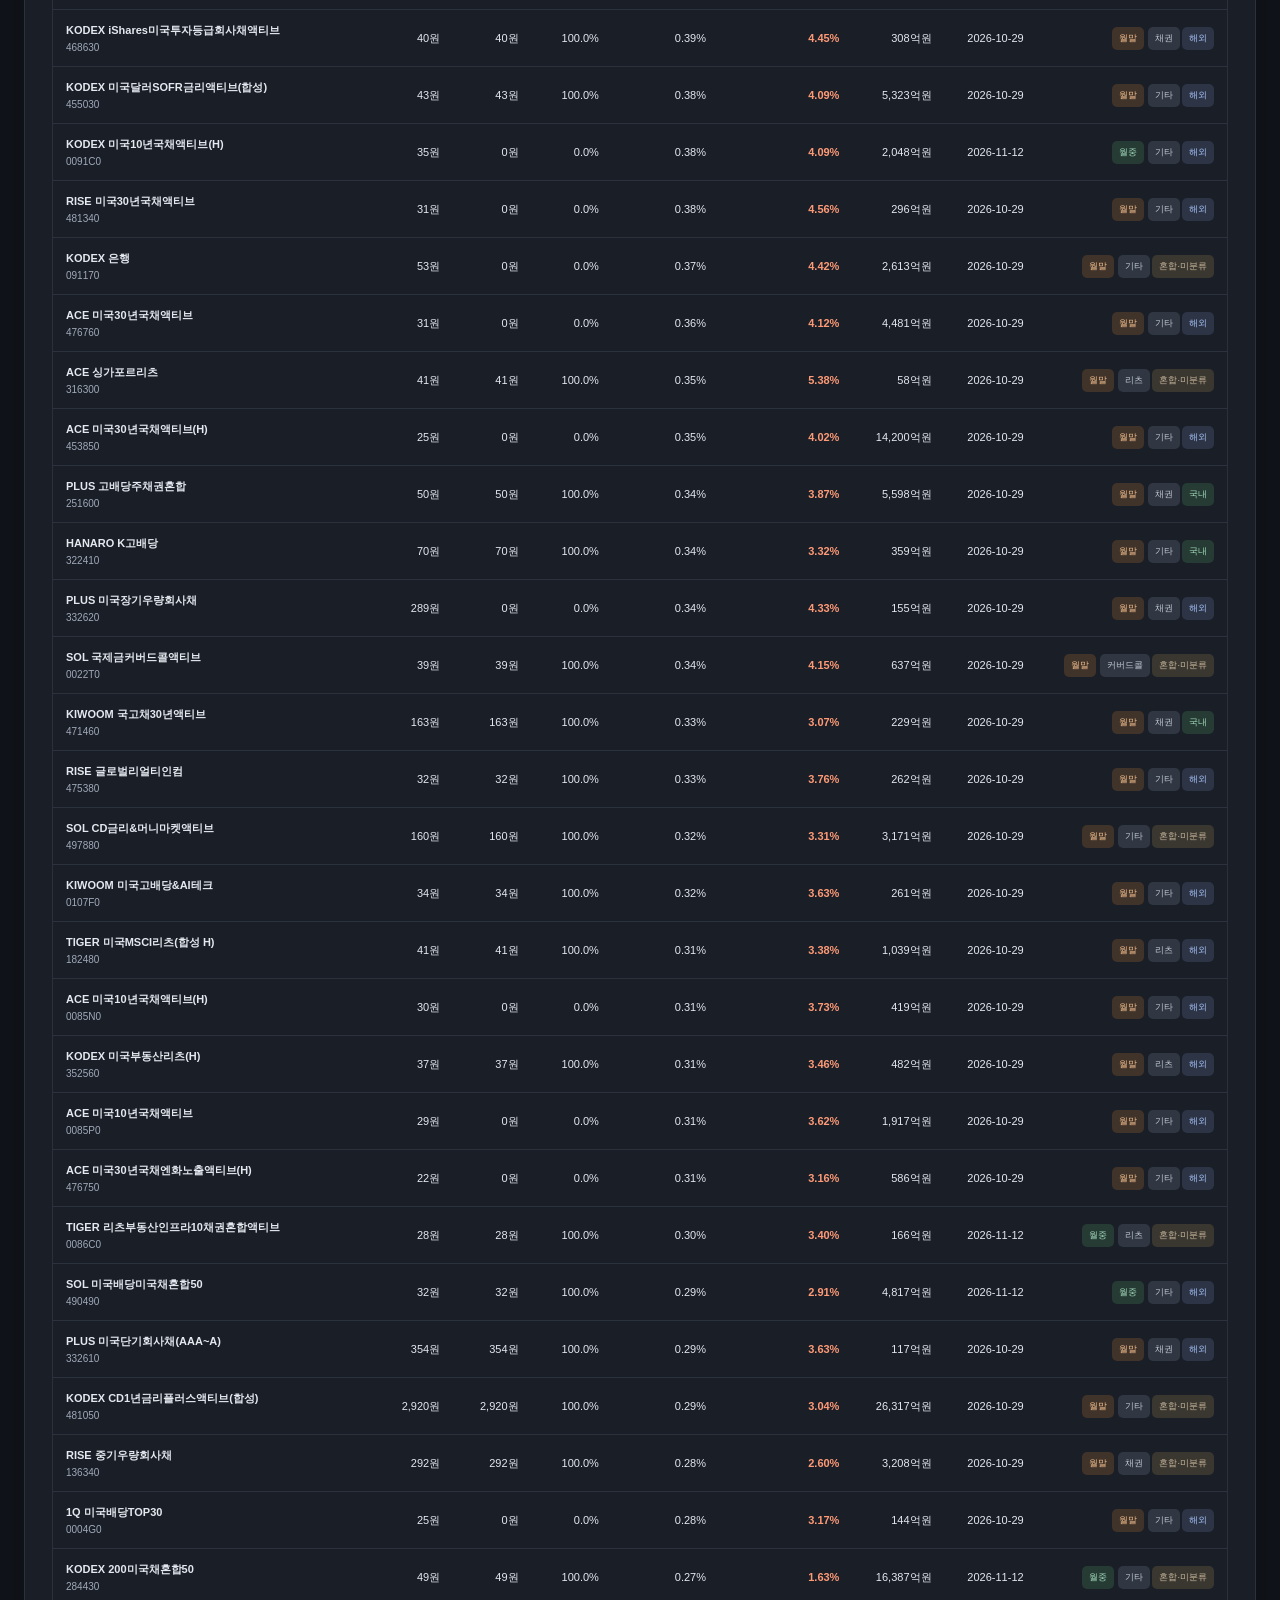
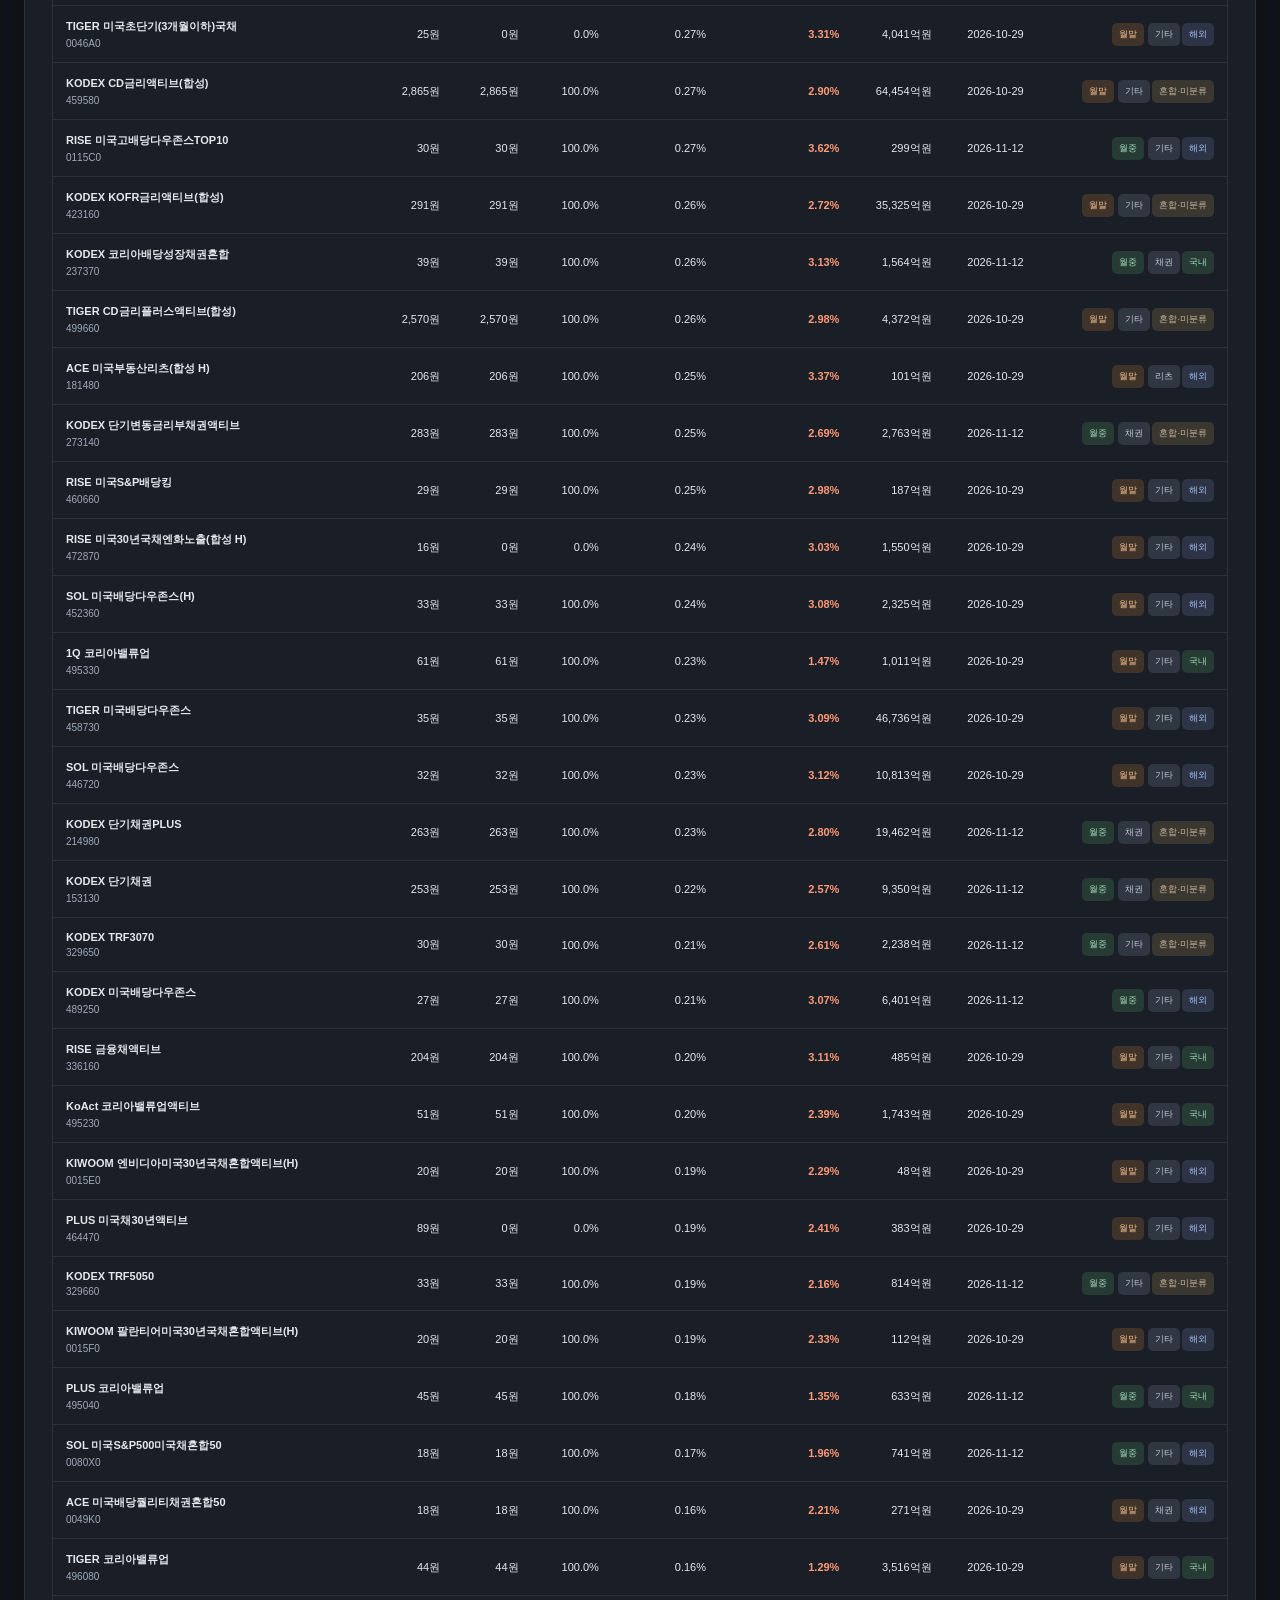
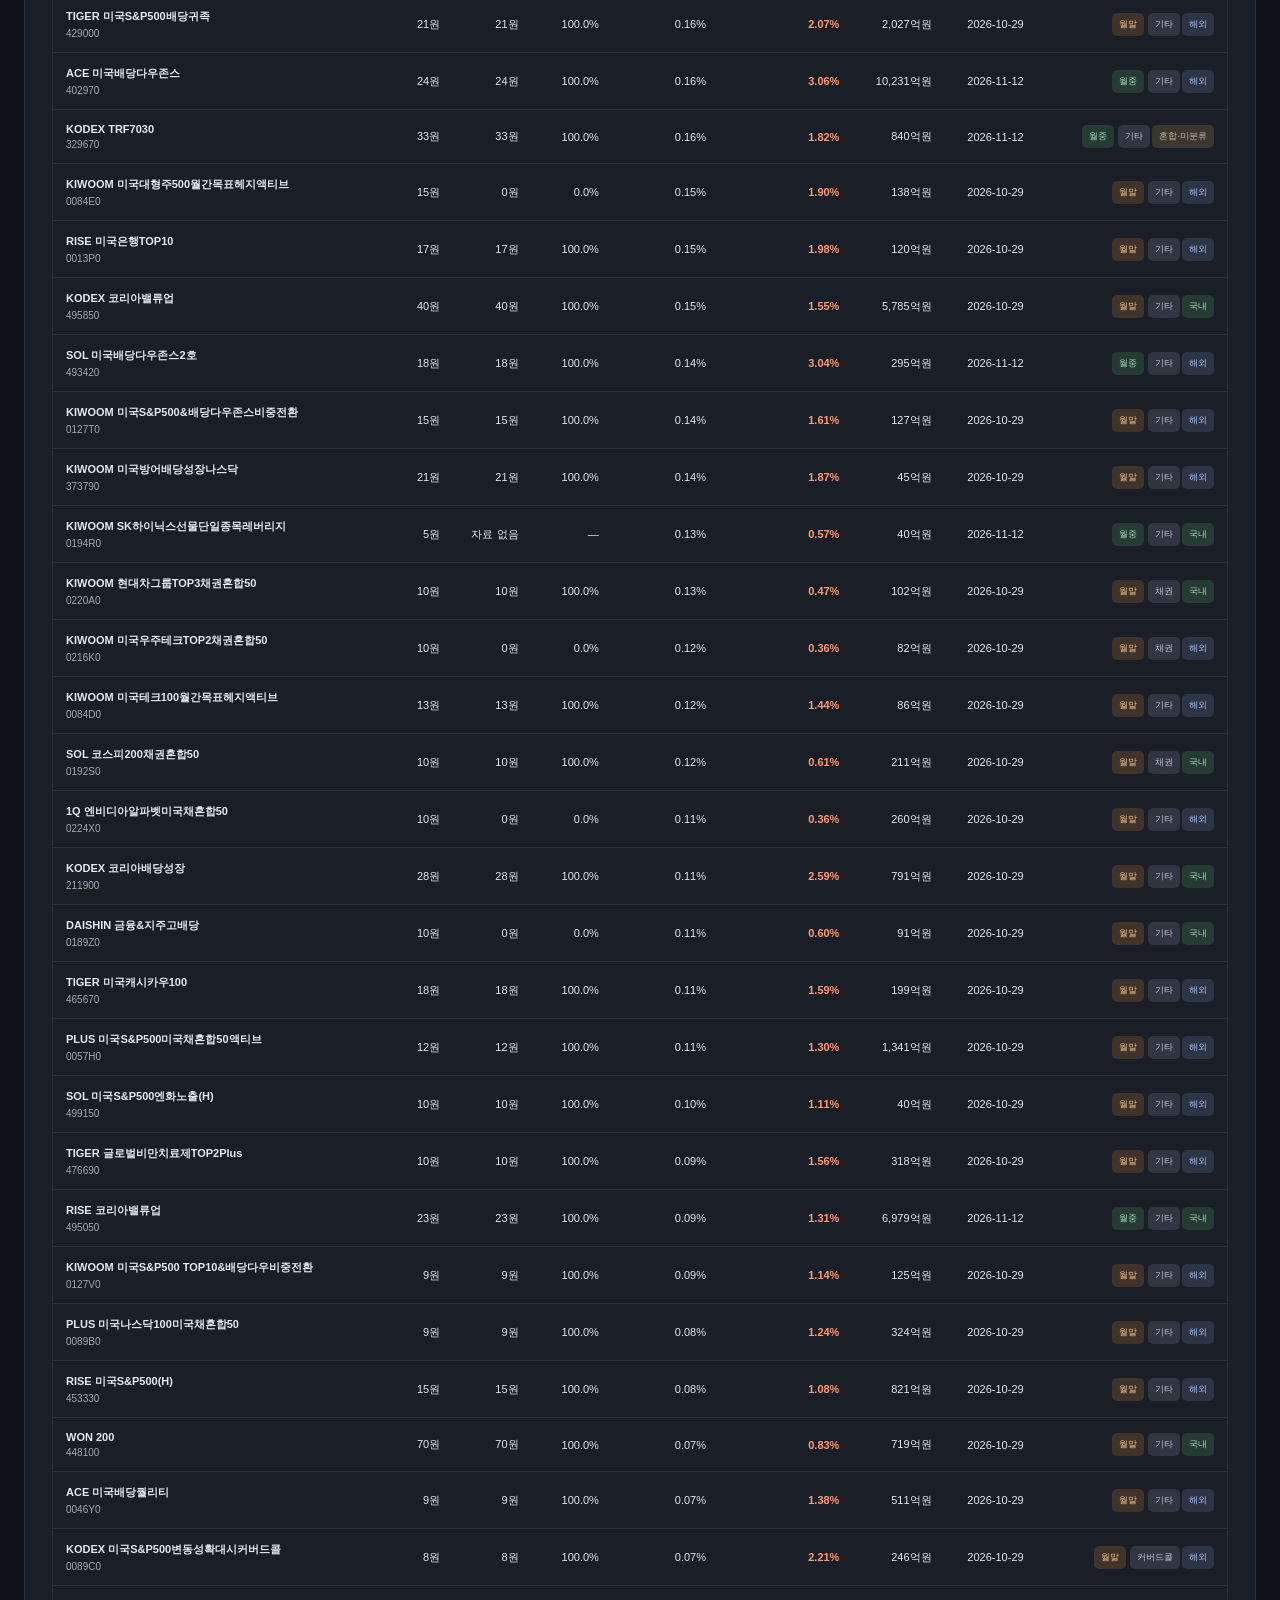
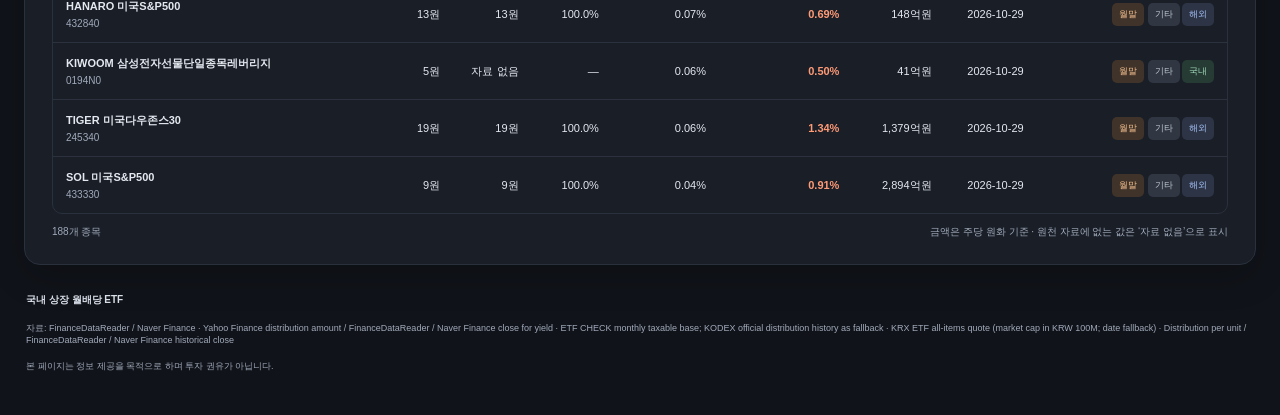
==== commit d033eecf: "reorganize ui" ====
--- a/site/index.html
+++ b/site/index.html
@@ -34,28 +34,10 @@
         <div class="market-card-heading"><div><span>KOSPI Fear &amp; Greed</span><a href="https://kospi.feargreedchart.com/api/?action=kospi" target="_blank" rel="noopener noreferrer">데이터 출처 ↗</a></div><small id="kospiFearUpdated">지표를 불러오는 중</small></div>
         <div id="kospiFearGauge" class="fear-gauge"><span class="metric-loading">지표를 불러오는 중…</span></div>
       </article>
-    </section>
-
-    <section class="market-bottom-row" aria-label="금리 전망 및 분배금 계산">
       <article class="market-card fedwatch-card">
         <div class="market-card-heading"><div><span>CME FedWatch</span><a href="https://www.cmegroup.com/markets/interest-rates/cme-fedwatch-tool" target="_blank" rel="noopener noreferrer">전체 도구 보기 ↗</a></div><small>연방기금금리 선물 기반 확률</small></div>
         <div id="fedwatchChart" class="fedwatch-chart"><span class="metric-loading">CME futures data loading…</span></div>
       </article>
-
-      <section class="panel calculator" id="calculator">
-        <div class="section-heading"><div>내 예상 분배금 계산</div></div>
-        <div class="calculator-grid">
-          <div class="field"><label for="calcEtf">ETF 선택</label><select id="calcEtf"><option value="">ETF를 선택하세요</option></select></div>
-          <div class="field"><label for="investment">투자 금액</label><div class="input-suffix"><input id="investment" type="number" value="10000000" min="0" step="100000"><span>원</span></div></div>
-        </div>
-        <div class="calc-results">
-          <div><span>매수 가능 수량</span><strong id="shares">—</strong></div>
-          <div><span>월 예상 분배금</span><strong class="accent" id="monthlyIncome">—</strong></div>
-          <div><span>연 예상 분배금</span><strong id="annualIncome">—</strong></div>
-          <div><span>분배율(최근 1년)</span><strong id="calcYield">—</strong></div>
-        </div>
-        <p class="disclaimer">최근 1년 회차별 분배율 합계 기준의 단순 추정치입니다. 세금·수수료와 향후 분배금 및 가격 변동은 반영하지 않습니다.</p>
-      </section>
     </section>
 
     <section class="panel database">
--- a/site/css/style.css
+++ b/site/css/style.css
@@ -9,6 +9,8 @@
 @media(max-width:760px){.filters{grid-template-columns:1fr 1fr;gap:11px 9px}.filters .filter-field:first-child{grid-column:1/-1}.filters .searchbox{grid-column:auto}.filters select,.searchbox{height:40px}}
 
 .history-item{display:grid;grid-template-columns:repeat(4,minmax(0,1fr));gap:10px 14px;align-items:center}.history-item span{min-width:0}.history-item span:last-child{font-weight:700}@media(max-width:520px){.history-item{grid-template-columns:repeat(2,minmax(0,1fr));gap:9px 12px}}
+
+.detail-investment{padding:12px;background:#202631;border-radius:9px}.detail-investment h3{margin:0 0 7px;font-size:12px}.detail-investment>div{display:flex;justify-content:space-between;align-items:baseline;gap:8px;padding:5px 0;border-top:1px solid #353d49}.detail-investment span{color:var(--muted);font-size:10px}.detail-investment strong{font-size:12px;text-align:right}
 
 .tradingview-link{display:inline-flex;align-items:center;gap:5px;margin-top:10px;color:#ff9a76;text-decoration:none;font-size:11px;font-weight:700}.tradingview-link:hover{text-decoration:underline}.tradingview-link span{color:var(--orange)}
 
@@ -26,7 +28,7 @@
 @media(max-width:760px){.filters{grid-template-columns:1fr 1fr}}
 
 /* Combined ETF totals and live market indicators */
-.market-cards{display:grid;grid-template-columns:minmax(200px,.78fr) minmax(290px,1.08fr) minmax(420px,1.6fr);gap:14px;margin-bottom:18px;align-items:stretch}
+.market-cards{display:grid;grid-template-columns:repeat(3,minmax(0,1fr));gap:14px;margin-bottom:18px;align-items:stretch}
 .market-card{min-width:0;min-height:310px;border:1px solid var(--line);border-radius:16px;background:var(--paper);color:var(--ink)}
 .market-card{overflow:hidden;padding:18px 19px;display:flex;flex-direction:column}
 .market-card-heading{display:flex;justify-content:space-between;align-items:flex-start;gap:10px;min-height:34px}
@@ -65,19 +67,12 @@
 .fedwatch-fallback p{max-width:300px;margin:0;font-size:11px;line-height:1.7}
 .fedwatch-fallback a{display:inline-flex;margin-top:4px;padding:10px 13px;border:1px solid #654538;border-radius:9px;background:#332622;color:#ff9a76;font-size:11px;font-weight:700;text-decoration:none}
 .fedwatch-fallback a:hover{background:#493129}
-@media(max-width:1400px){.market-cards{grid-template-columns:minmax(0,1fr) minmax(0,1fr)}.fedwatch-card{grid-column:1/-1;min-height:340px}}
-@media(max-width:700px){.market-cards{grid-template-columns:minmax(0,1fr);gap:10px}.market-card{min-height:290px}.fedwatch-card{grid-column:auto;min-height:330px}}
+@media(max-width:1000px){.market-cards{grid-template-columns:repeat(2,minmax(0,1fr))}.fedwatch-card{grid-column:1/-1}}
+@media(max-width:700px){.market-cards{grid-template-columns:minmax(0,1fr);gap:10px}.fedwatch-card{grid-column:auto}}
 
 /* Market sentiment and summary cards */
-.market-cards{grid-template-columns:repeat(2,minmax(0,1fr))}
-.market-card{min-height:385px}
-.market-bottom-row{display:grid;grid-template-columns:repeat(2,minmax(0,1fr));gap:14px;align-items:stretch;margin-bottom:16px}
-.market-bottom-row .fedwatch-card{grid-column:auto}
-.market-bottom-row .panel{margin-bottom:0}
-.market-bottom-row .market-card{min-height:300px}
+.market-card{min-height:330px}
 .fedwatch-card .fedwatch-fallback{flex-direction:row;flex-wrap:wrap;justify-content:center;padding:12px}
-@media(max-width:1400px){.market-cards{grid-template-columns:repeat(2,minmax(0,1fr))}}
-@media(max-width:700px){.market-cards{grid-template-columns:minmax(0,1fr)}.market-card{min-height:385px}.market-bottom-row{grid-template-columns:minmax(0,1fr);gap:10px}.market-bottom-row .market-card{min-height:250px}}
 
 /* ETF comparison summary */
 .database-summary{display:flex;align-items:baseline;gap:7px;flex-wrap:wrap;margin-top:11px;color:var(--muted);font-size:11px}
@@ -88,7 +83,7 @@
 @media(max-width:700px){.database-heading{align-items:flex-start}.database-summary{gap:6px}.database-summary small{flex-basis:100%;margin:2px 0 0}}
 
 /* FedWatch-style probability bars */
-.fedwatch-card{min-height:250px}
+.fedwatch-card{min-height:330px}
 .fedwatch-chart{display:flex;flex:1;flex-direction:column;justify-content:center;gap:16px;padding:14px 4px 0}
 .fedwatch-summary{display:flex;align-items:center;gap:26px;flex-wrap:wrap}
 .fedwatch-summary div{display:flex;flex-direction:column;gap:5px}
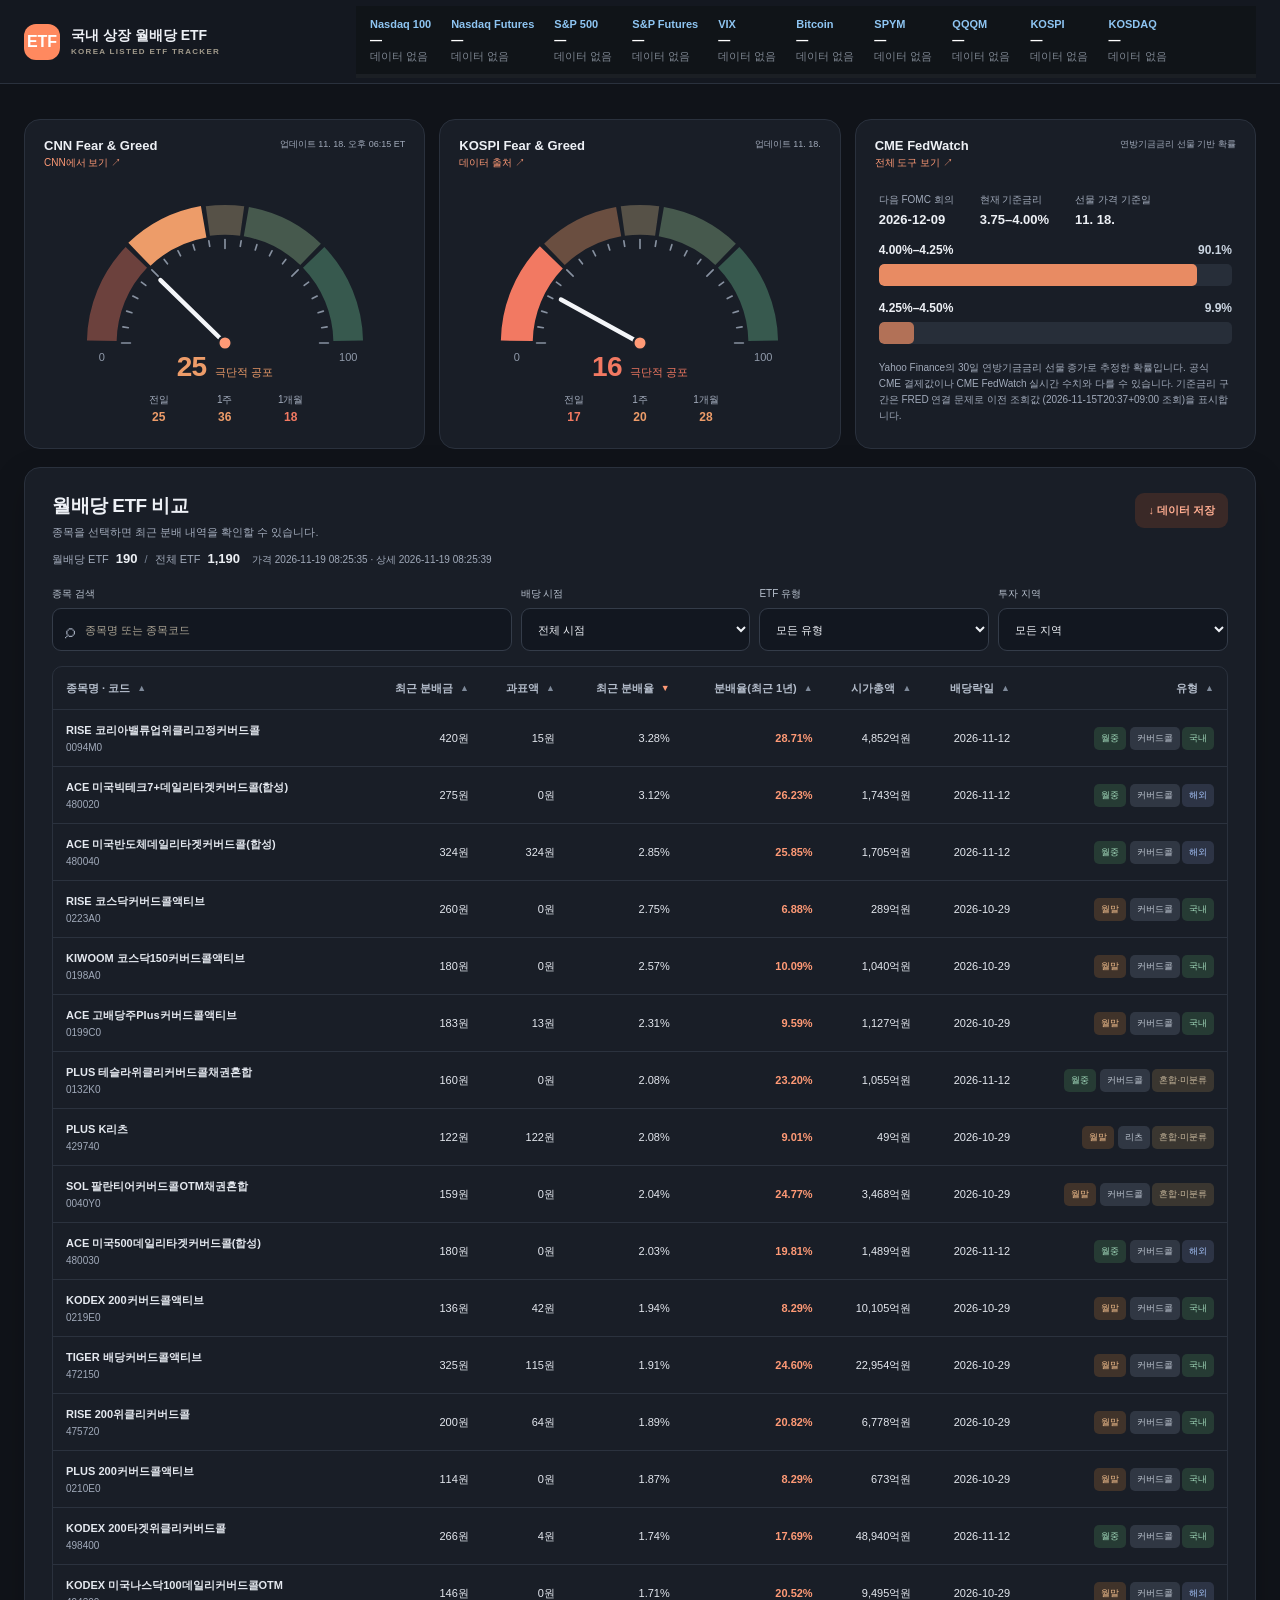
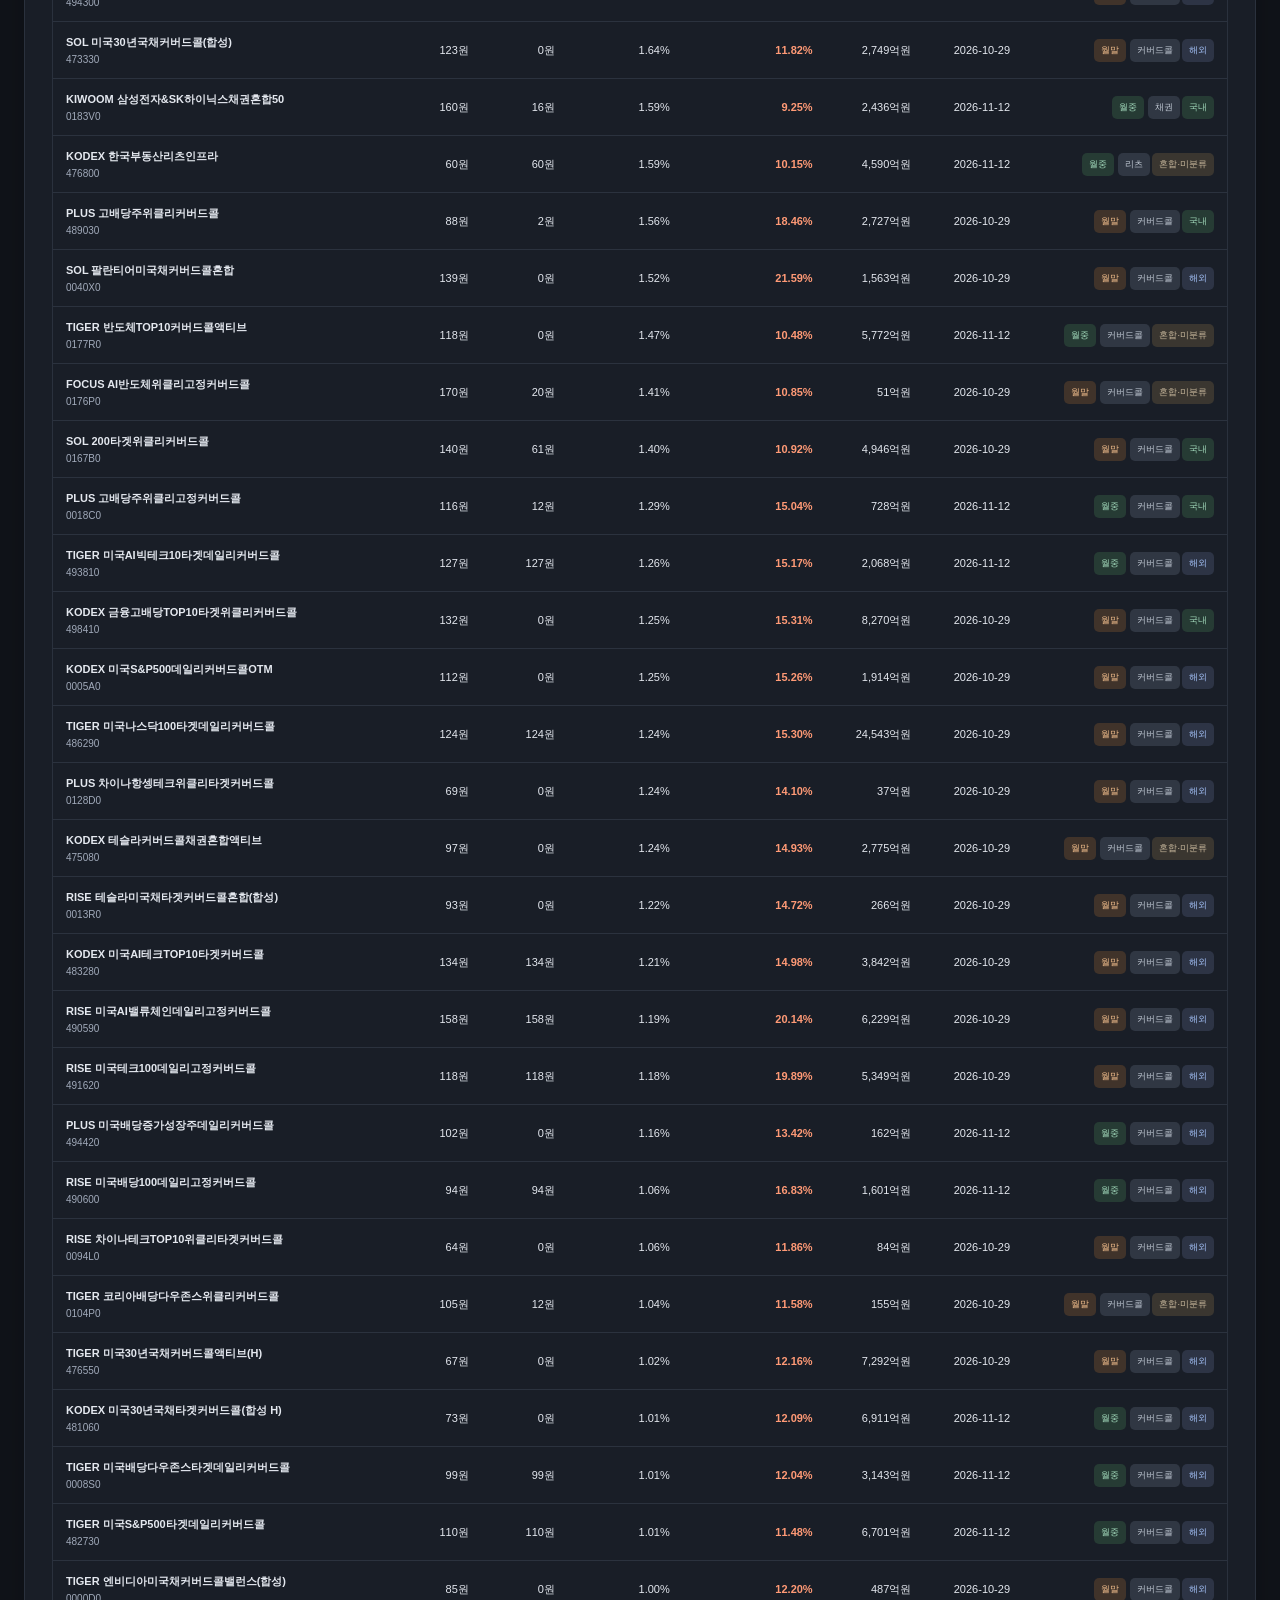
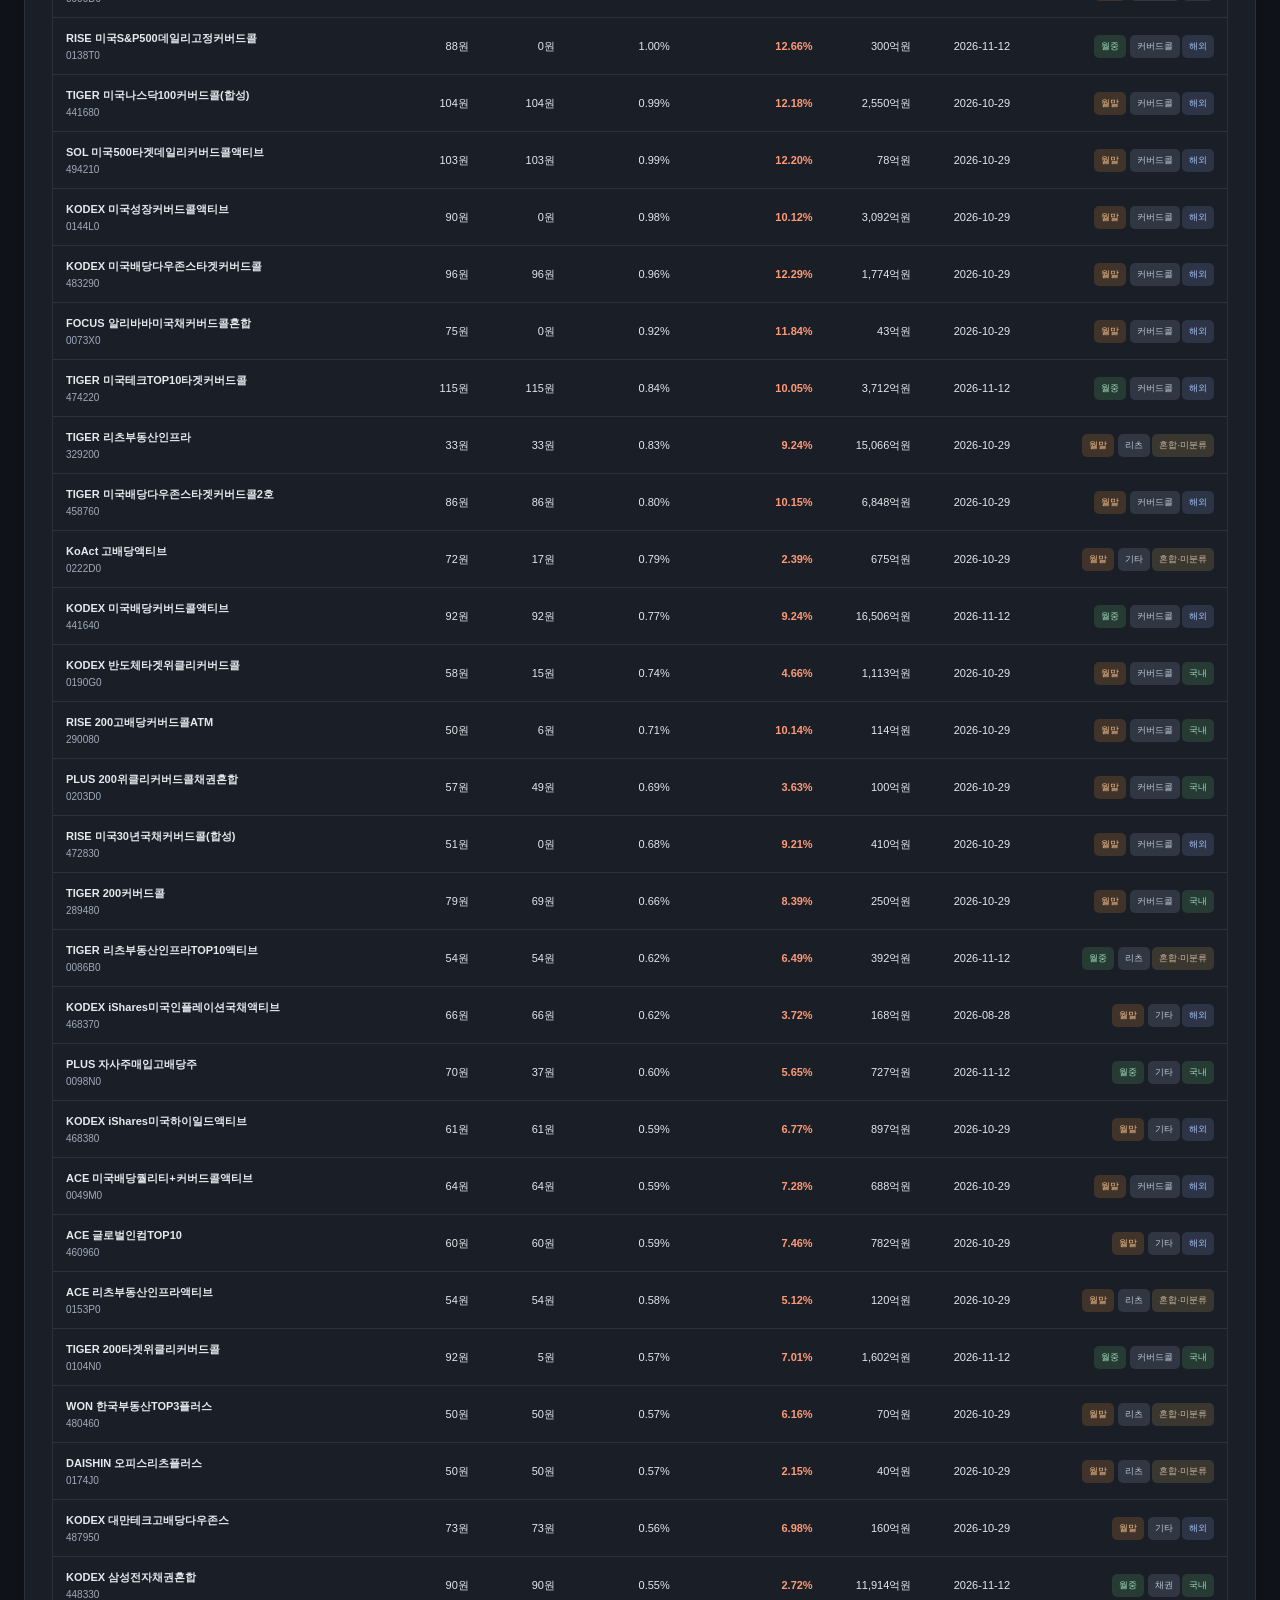
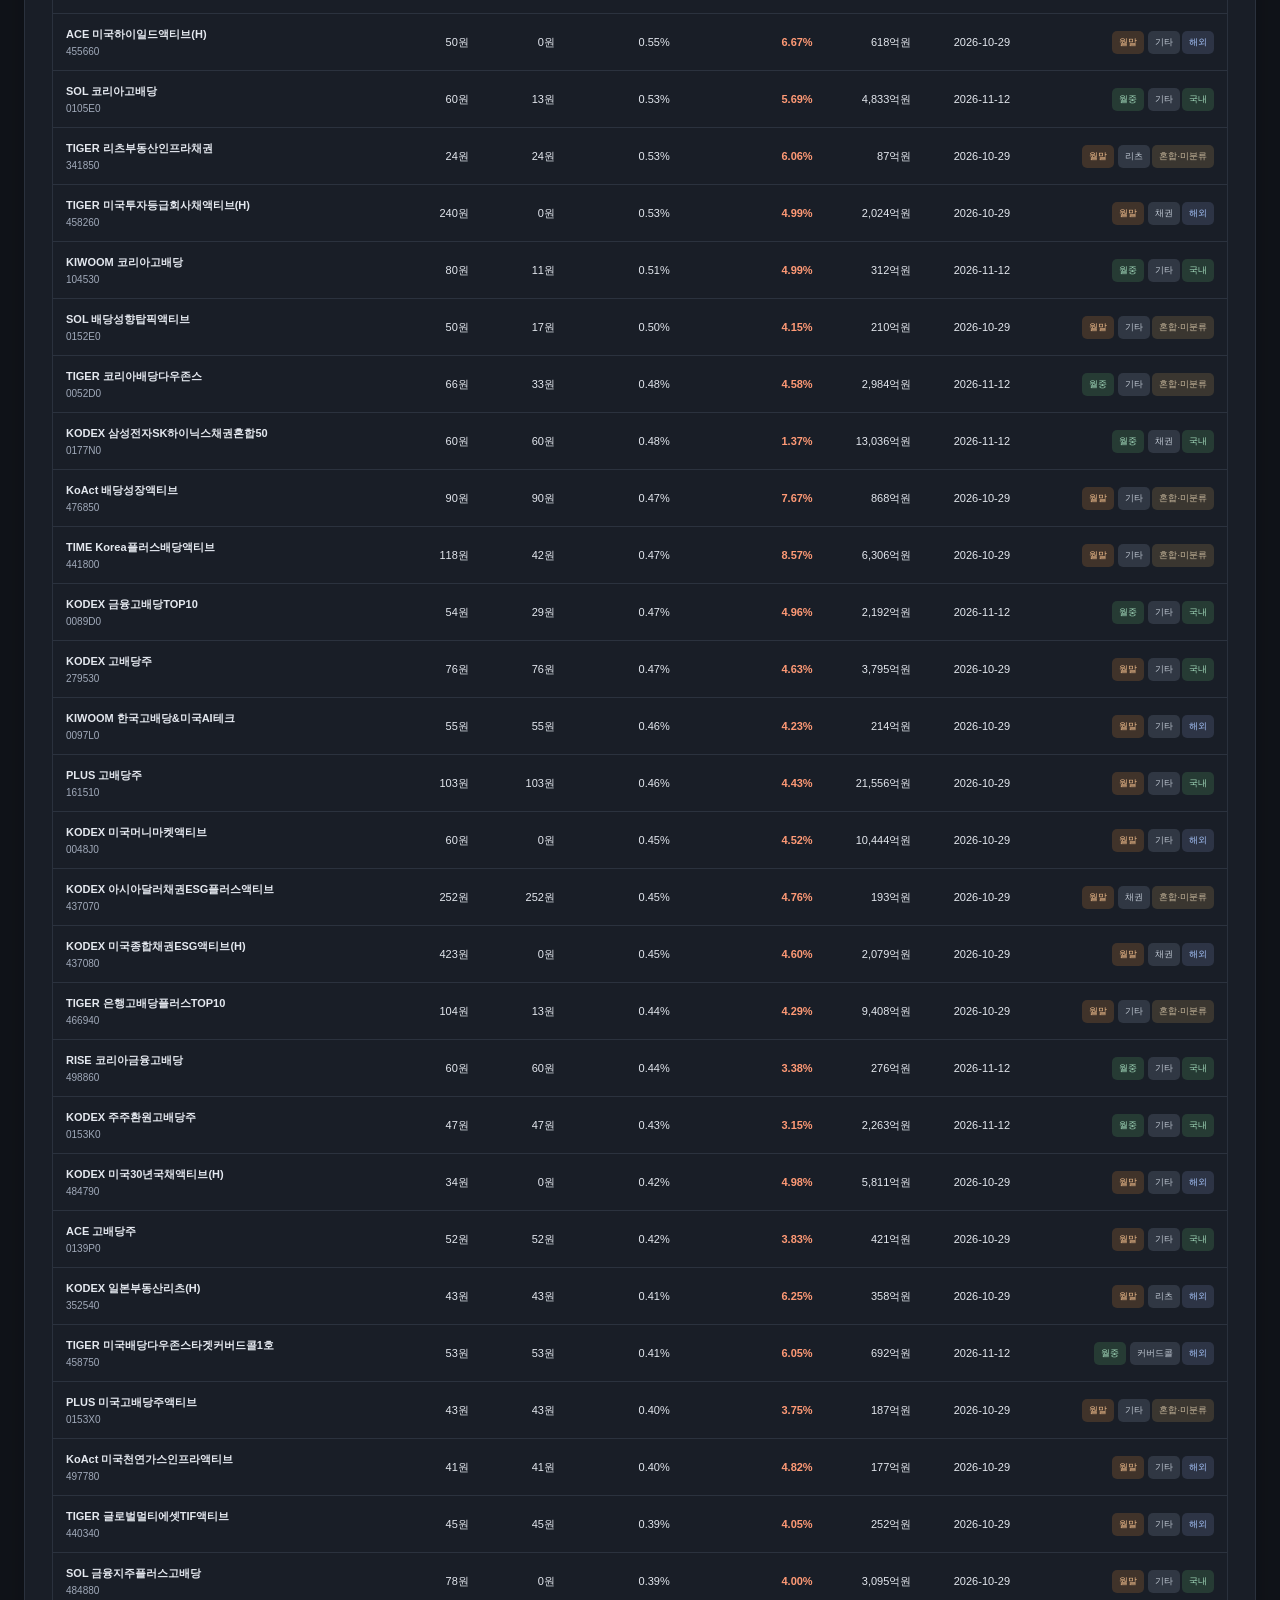
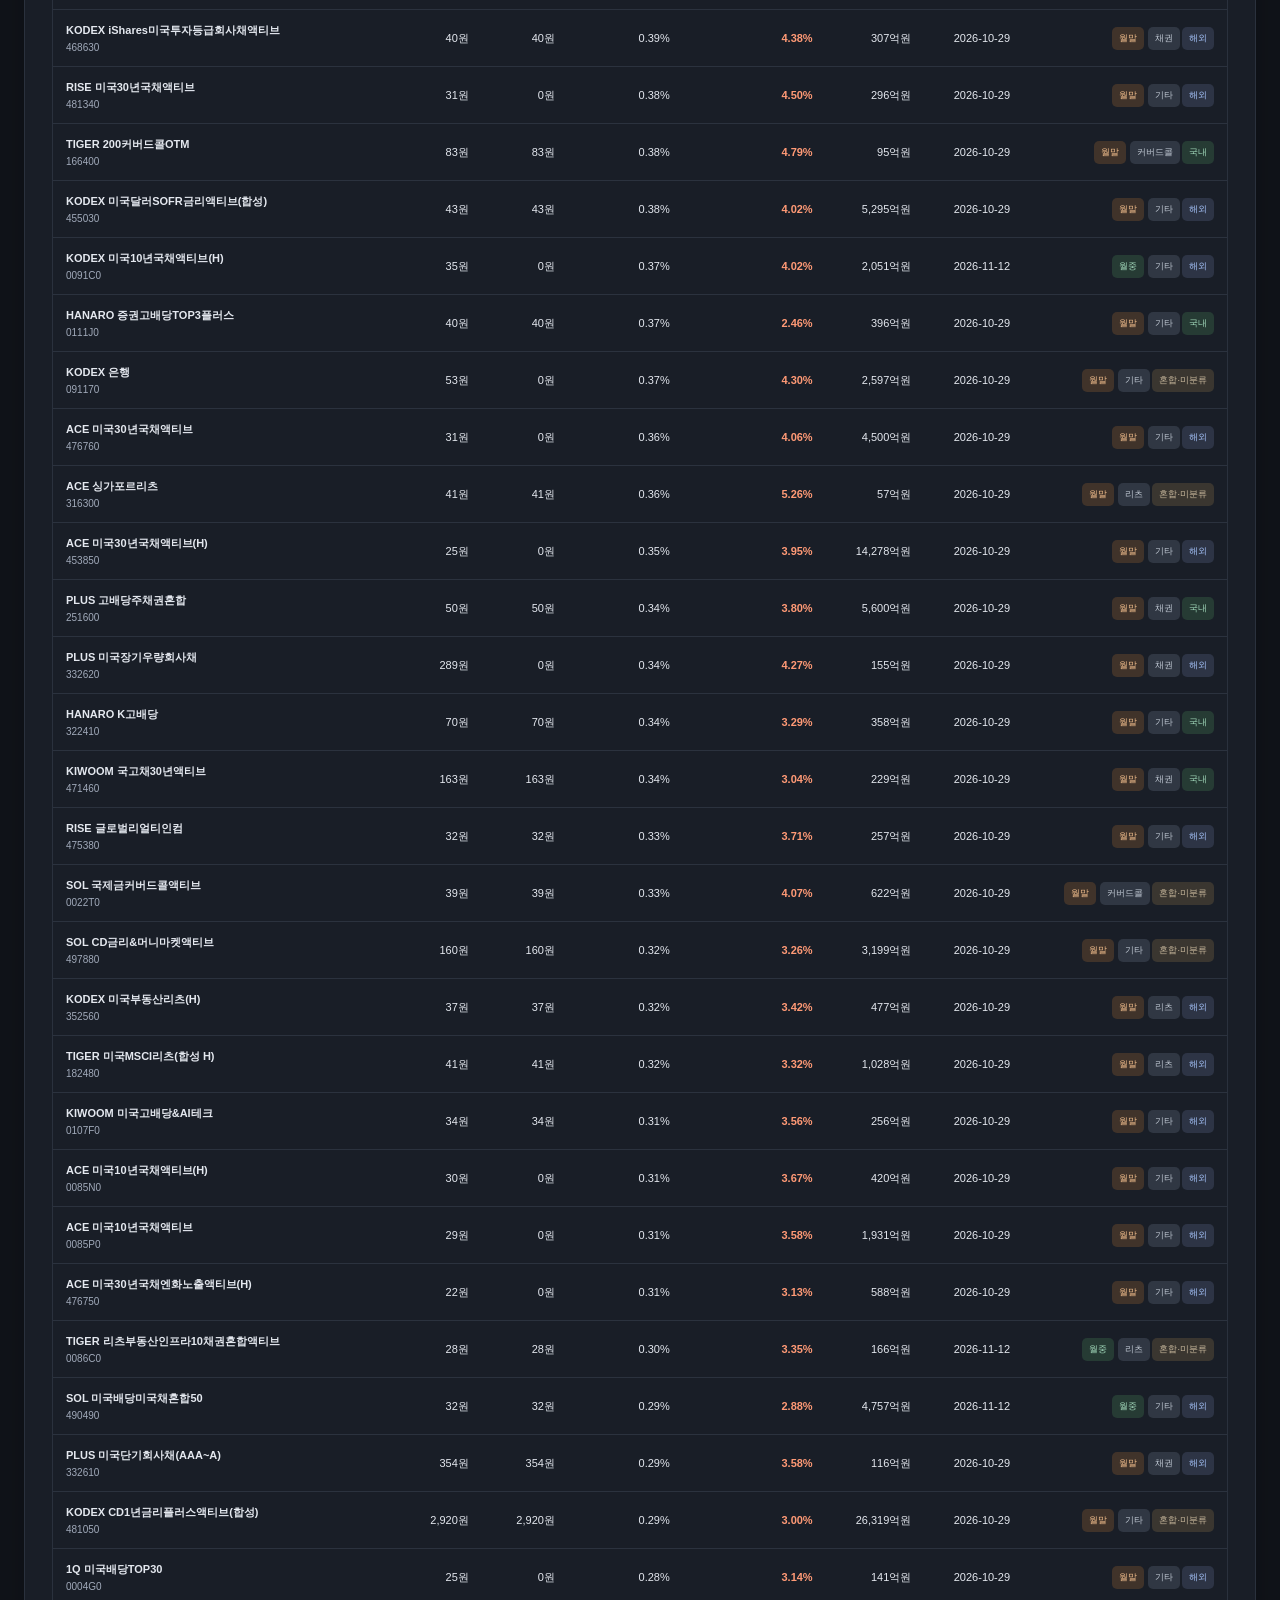
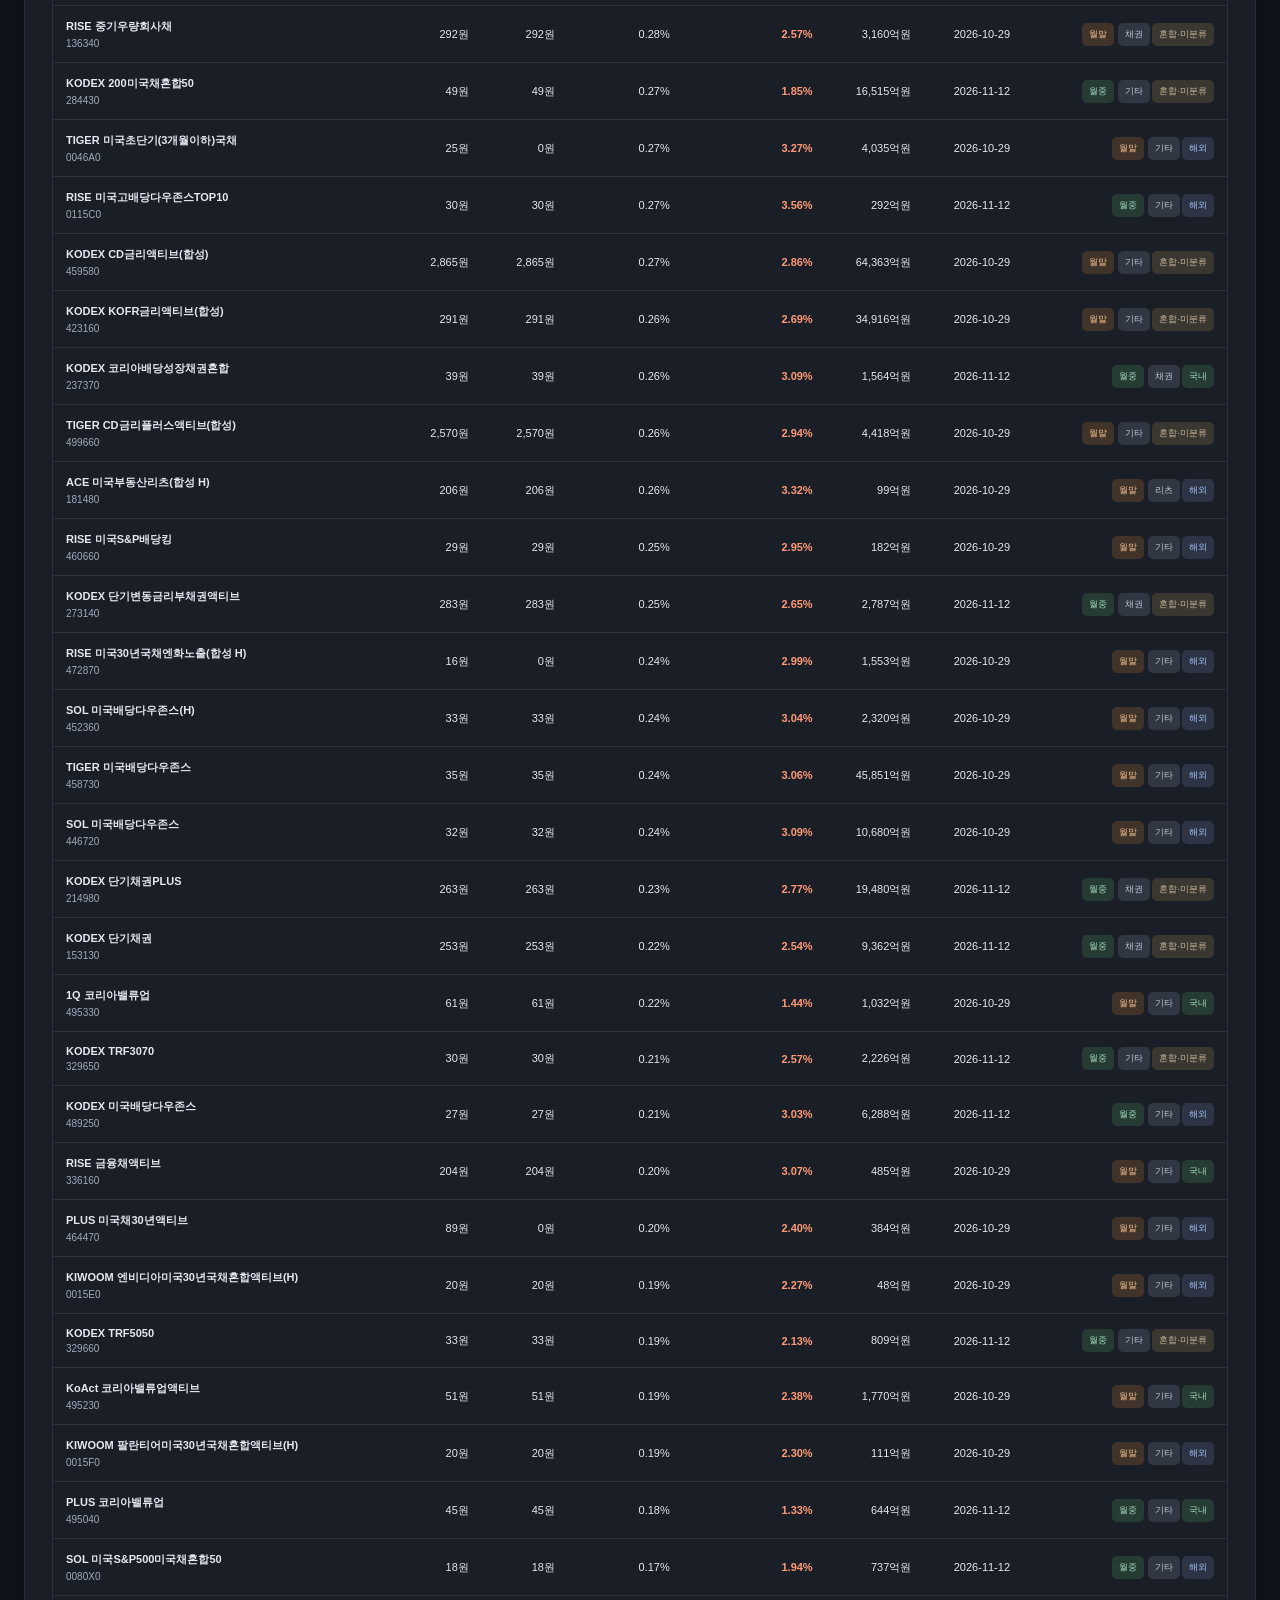
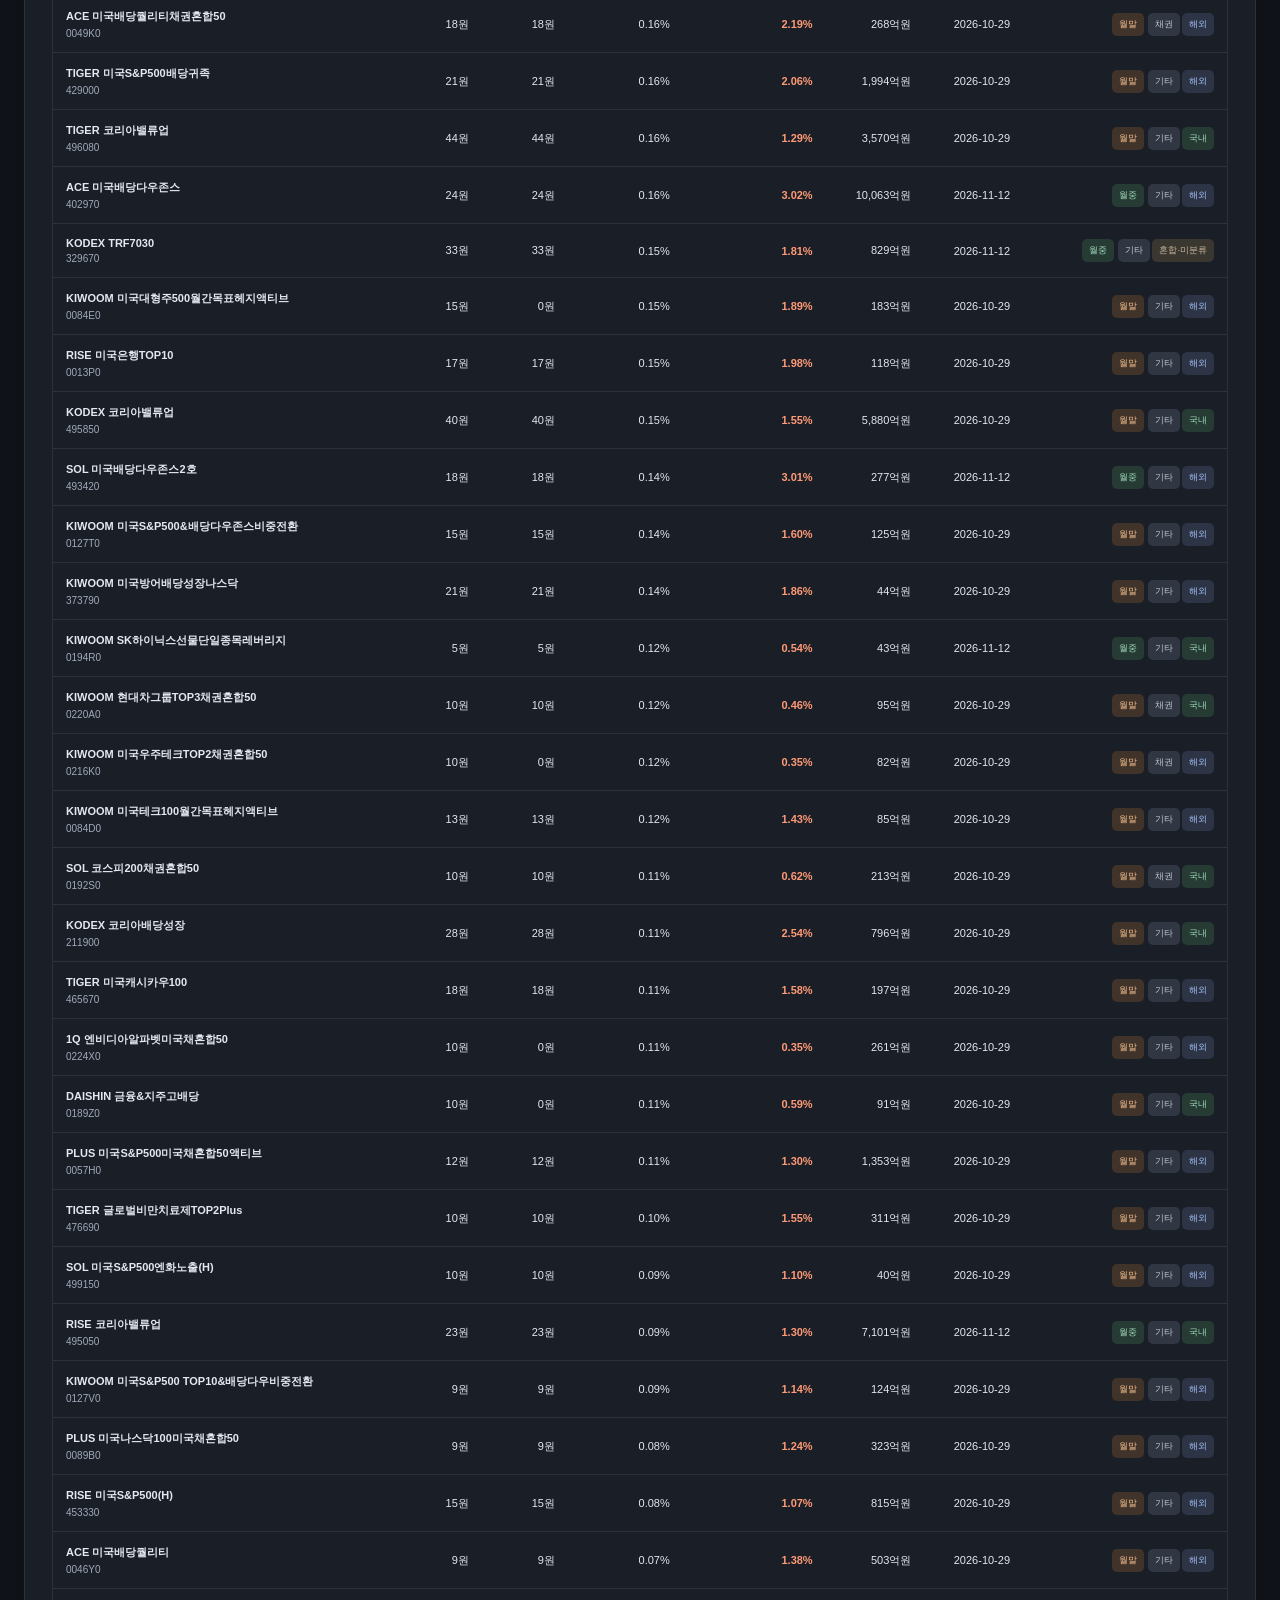
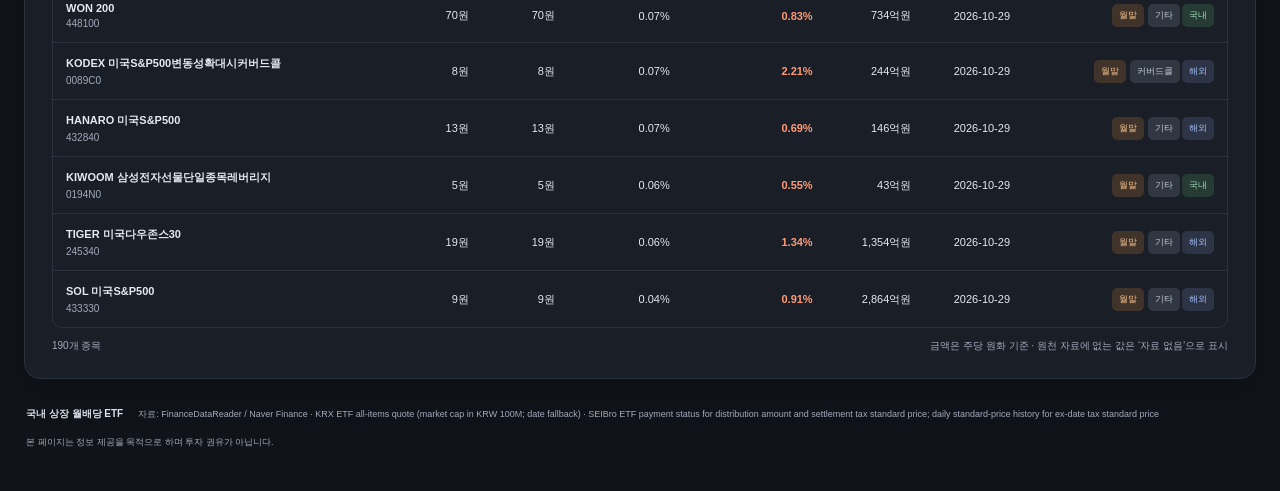
==== commit 74b8a561: "remove tax base rate" ====
--- a/site/index.html
+++ b/site/index.html
@@ -6,7 +6,7 @@
   <meta name="theme-color" content="#101319">
   <meta name="description" content="국내 상장 월배당 ETF의 분배금, 분배율과 배당 이력을 한눈에 비교하세요.">
   <title>국내 상장 월배당 ETF</title>
-  <link rel="stylesheet" href="./css/style.css?v=22">
+  <link rel="stylesheet" href="./css/style.css?v=23">
   <!-- <script type="module" src="https://widgets.tradingview-widget.com/w/en/tv-ticker-tag.js"></script> -->
 </head>
 <body>
@@ -58,7 +58,7 @@
         <label class="filter-field"><span>ETF 유형</span><select id="category" aria-label="ETF 유형"><option value="all">모든 유형</option><option value="커버드콜">커버드콜</option><option value="리츠">리츠</option><option value="채권">채권</option><option value="기타">기타</option></select></label>
         <label class="filter-field"><span>투자 지역</span><select id="region" aria-label="투자 지역"><option value="all">모든 지역</option><option value="국내">국내</option><option value="해외">해외</option><option value="혼합/미분류">혼합·미분류</option></select></label>
       </div>
-      <div class="table-wrap"><table><thead><tr><th scope="col"><button class="sort-button" type="button" data-sort="name"><span>종목명 · 코드</span><span class="sort-arrow" aria-hidden="true">▲</span></button></th><th scope="col"><button class="sort-button" type="button" data-sort="amount"><span>최근 분배금</span><span class="sort-arrow" aria-hidden="true">▲</span></button></th><th scope="col"><button class="sort-button" type="button" data-sort="taxBase"><span>과표</span><span class="sort-arrow" aria-hidden="true">▲</span></button></th><th scope="col"><button class="sort-button" type="button" data-sort="taxRate"><span>과표율</span><span class="sort-arrow" aria-hidden="true">▲</span></button></th><th scope="col"><button class="sort-button is-active" type="button" data-sort="recentYield" aria-label="최근 분배율, 내림차순"><span>최근 분배율</span><span class="sort-arrow" aria-hidden="true">▼</span></button></th><th scope="col"><button class="sort-button" type="button" data-sort="annualYield"><span>분배율(최근 1년)</span><span class="sort-arrow" aria-hidden="true">▲</span></button></th><th scope="col"><button class="sort-button" type="button" data-sort="marketCap"><span>시가총액</span><span class="sort-arrow" aria-hidden="true">▲</span></button></th><th scope="col"><button class="sort-button" type="button" data-sort="exDate"><span>배당락일</span><span class="sort-arrow" aria-hidden="true">▲</span></button></th><th scope="col"><button class="sort-button" type="button" data-sort="type"><span>유형</span><span class="sort-arrow" aria-hidden="true">▲</span></button></th></tr></thead><tbody id="etfTable"><tr><td colspan="9" class="empty">데이터를 불러오는 중입니다.</td></tr></tbody></table></div>
+      <div class="table-wrap"><table><thead><tr><th scope="col"><button class="sort-button" type="button" data-sort="name"><span>종목명 · 코드</span><span class="sort-arrow" aria-hidden="true">▲</span></button></th><th scope="col"><button class="sort-button" type="button" data-sort="amount"><span>최근 분배금</span><span class="sort-arrow" aria-hidden="true">▲</span></button></th><th scope="col"><button class="sort-button" type="button" data-sort="taxBase"><span>과표액</span><span class="sort-arrow" aria-hidden="true">▲</span></button></th><th scope="col"><button class="sort-button is-active" type="button" data-sort="recentYield" aria-label="최근 분배율, 내림차순"><span>최근 분배율</span><span class="sort-arrow" aria-hidden="true">▼</span></button></th><th scope="col"><button class="sort-button" type="button" data-sort="annualYield"><span>분배율(최근 1년)</span><span class="sort-arrow" aria-hidden="true">▲</span></button></th><th scope="col"><button class="sort-button" type="button" data-sort="marketCap"><span>시가총액</span><span class="sort-arrow" aria-hidden="true">▲</span></button></th><th scope="col"><button class="sort-button" type="button" data-sort="exDate"><span>배당락일</span><span class="sort-arrow" aria-hidden="true">▲</span></button></th><th scope="col"><button class="sort-button" type="button" data-sort="type"><span>유형</span><span class="sort-arrow" aria-hidden="true">▲</span></button></th></tr></thead><tbody id="etfTable"><tr><td colspan="8" class="empty">데이터를 불러오는 중입니다.</td></tr></tbody></table></div>
       <div class="table-footer"><span id="resultCount">0개 종목</span><span>금액은 주당 원화 기준 · 원천 자료에 없는 값은 ‘자료 없음’으로 표시</span></div>
       <div id="emptyData" class="empty-state" hidden><span>◷</span><strong>아직 표시할 데이터가 없어요</strong><p>가격과 분배금 데이터가 준비되면 ETF 목록이 여기에 표시됩니다.</p></div>
     </section>
@@ -66,6 +66,6 @@
     <footer><strong>국내 상장 월배당 ETF</strong><span id="dataSource">자료: ETF 가격 및 분배 이력 데이터</span><span>본 페이지는 정보 제공을 목적으로 하며 투자 권유가 아닙니다.</span></footer>
   </main>
   <dialog id="fundDialog" class="fund-dialog"><form method="dialog"><button class="dialog-close" aria-label="닫기">×</button></form><div id="fundDetails"></div></dialog>
-  <script type="module" src="./js/app.js?v=19"></script>
+  <script type="module" src="./js/app.js?v=20"></script>
 </body>
 </html>
--- a/site/css/style.css
+++ b/site/css/style.css
@@ -8,9 +8,9 @@
 .filter-field{display:flex;flex-direction:column;gap:7px;min-width:0}.filter-field>span:first-child{font-size:10px}.filters{align-items:end}.searchbox{height:43px}.searchbox i{font-style:normal;font-size:20px;color:#a1aaba;line-height:1}.filters select{height:43px}.table-wrap table{min-width:980px}.timing-badge,.type-badge{margin:2px}.type-badge{white-space:nowrap}
 @media(max-width:760px){.filters{grid-template-columns:1fr 1fr;gap:11px 9px}.filters .filter-field:first-child{grid-column:1/-1}.filters .searchbox{grid-column:auto}.filters select,.searchbox{height:40px}}
 
-.history-item{display:grid;grid-template-columns:repeat(4,minmax(0,1fr));gap:10px 14px;align-items:center}.history-item span{min-width:0}.history-item span:last-child{font-weight:700}@media(max-width:520px){.history-item{grid-template-columns:repeat(2,minmax(0,1fr));gap:9px 12px}}
+.history-item{display:grid;grid-template-columns:repeat(4,minmax(0,1fr));gap:8px;align-items:start}.history-item span{min-width:0}.history-item span:last-child{font-weight:700}@media(max-width:520px){.history-item{min-width:420px;gap:8px}}
 
-.detail-investment{padding:12px;background:#202631;border-radius:9px}.detail-investment h3{margin:0 0 7px;font-size:12px}.detail-investment>div{display:flex;justify-content:space-between;align-items:baseline;gap:8px;padding:5px 0;border-top:1px solid #353d49}.detail-investment span{color:var(--muted);font-size:10px}.detail-investment strong{font-size:12px;text-align:right}
+.detail-summary-card{padding:12px;background:#202631;border-radius:9px}.detail-summary-card h3{margin:0 0 7px;font-size:12px}.detail-summary-card>div{display:flex;justify-content:space-between;align-items:baseline;gap:8px;padding:5px 0;border-top:1px solid #353d49}.detail-summary-card span{color:var(--muted);font-size:10px}.detail-summary-card strong{font-size:12px;text-align:right}
 
 .tradingview-link{display:inline-flex;align-items:center;gap:5px;margin-top:10px;color:#ff9a76;text-decoration:none;font-size:11px;font-weight:700}.tradingview-link:hover{text-decoration:underline}.tradingview-link span{color:var(--orange)}
 
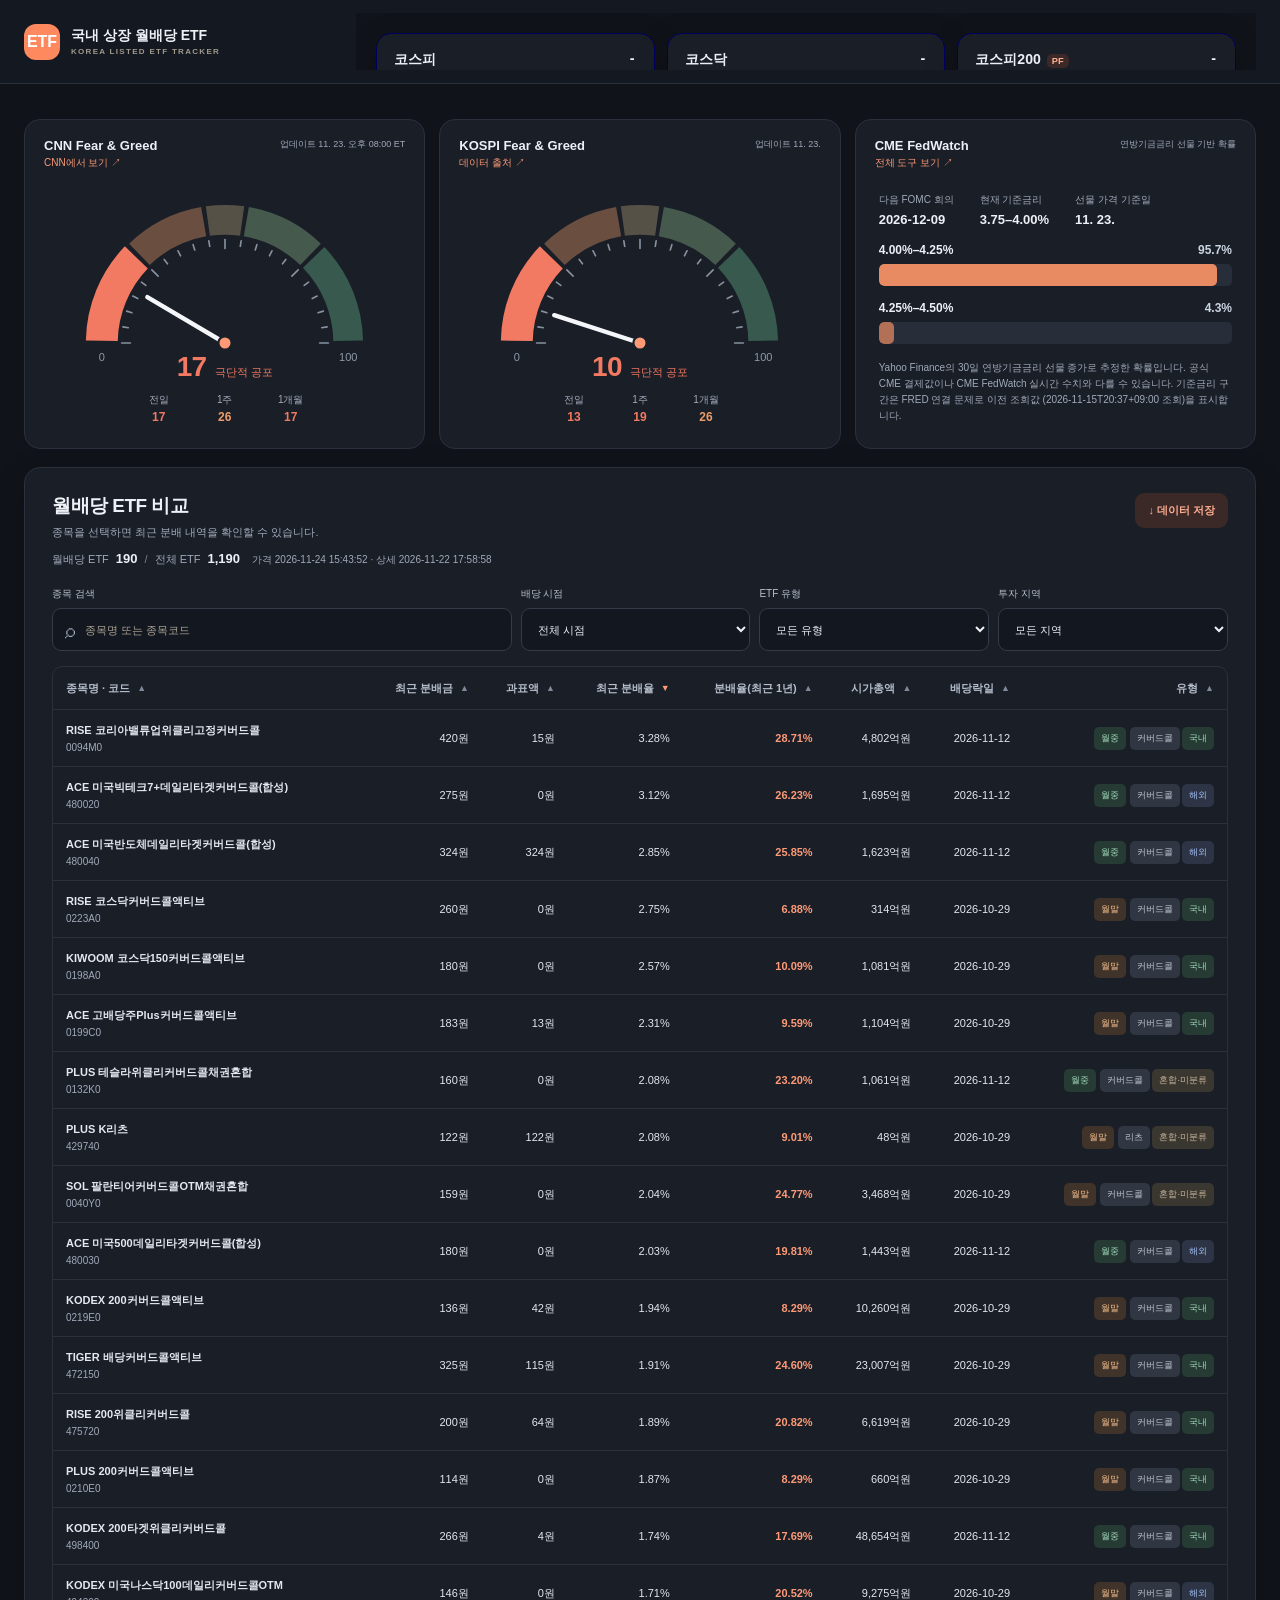
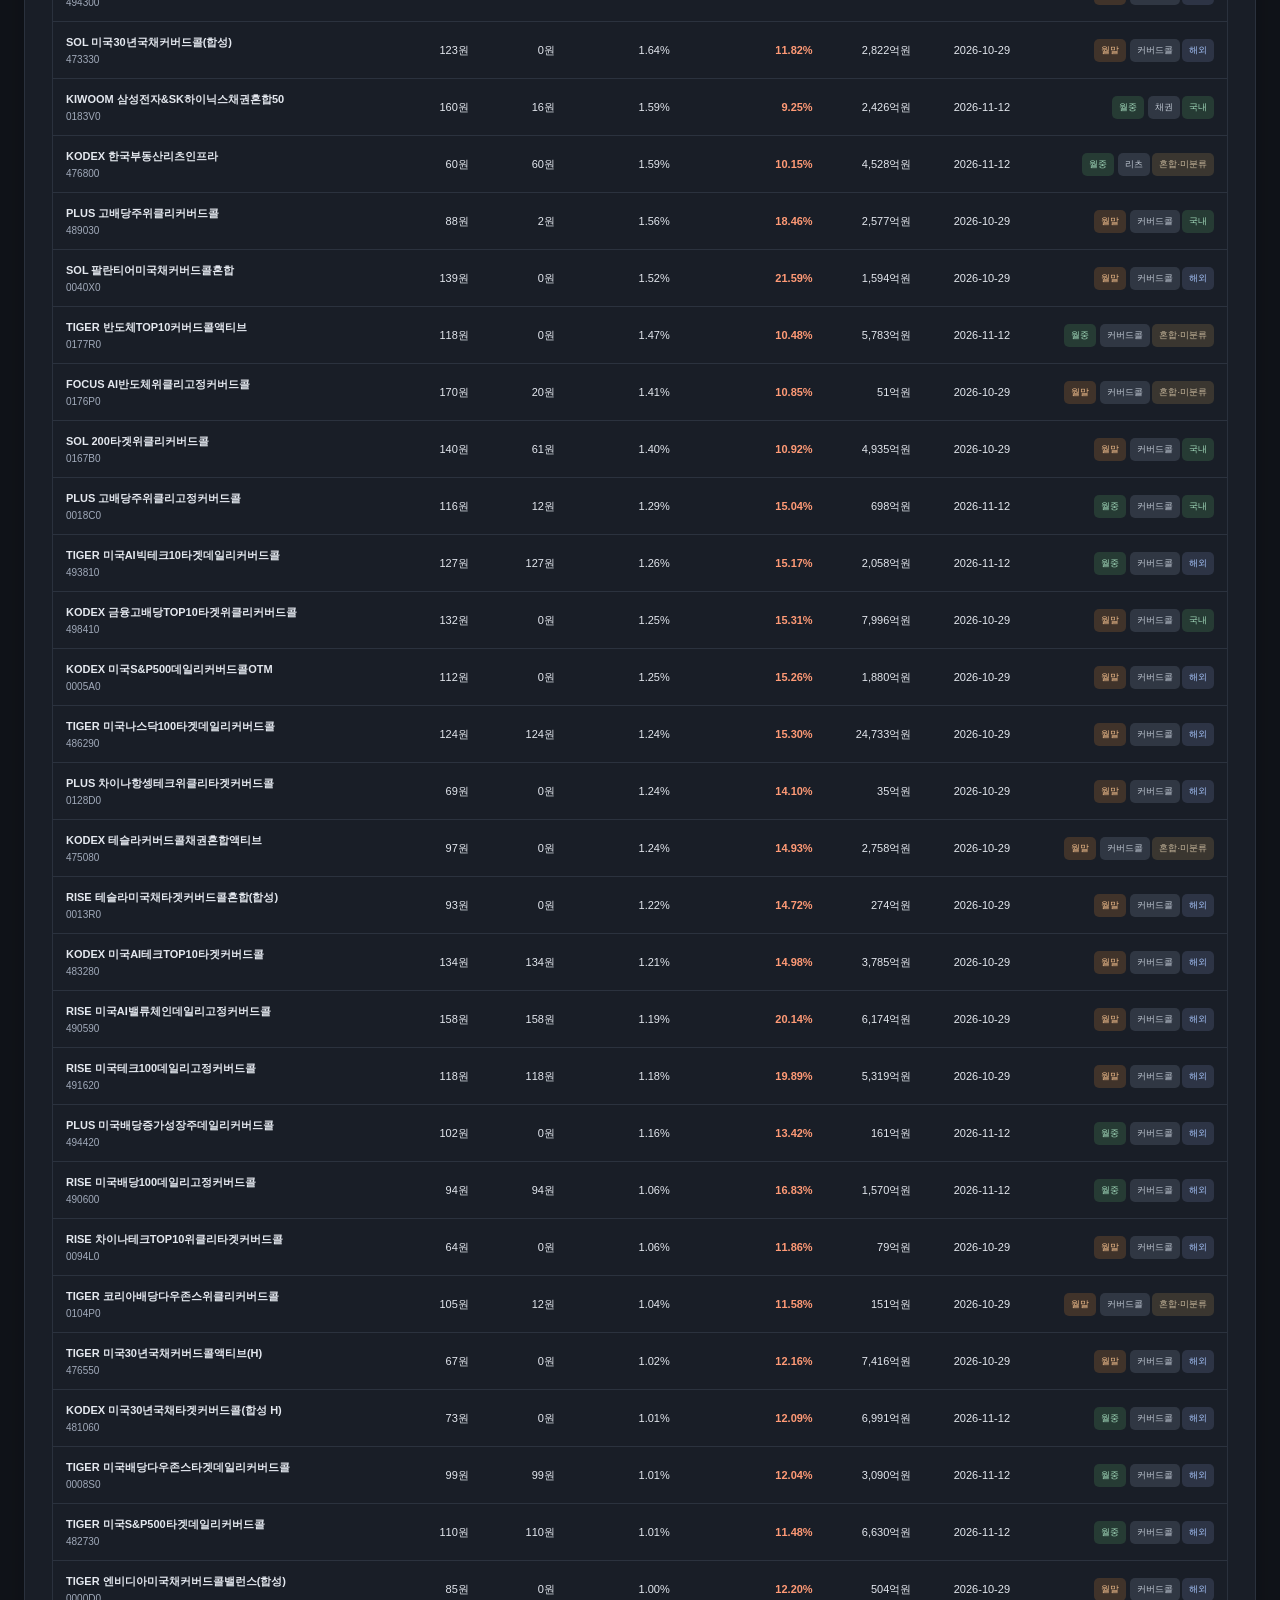
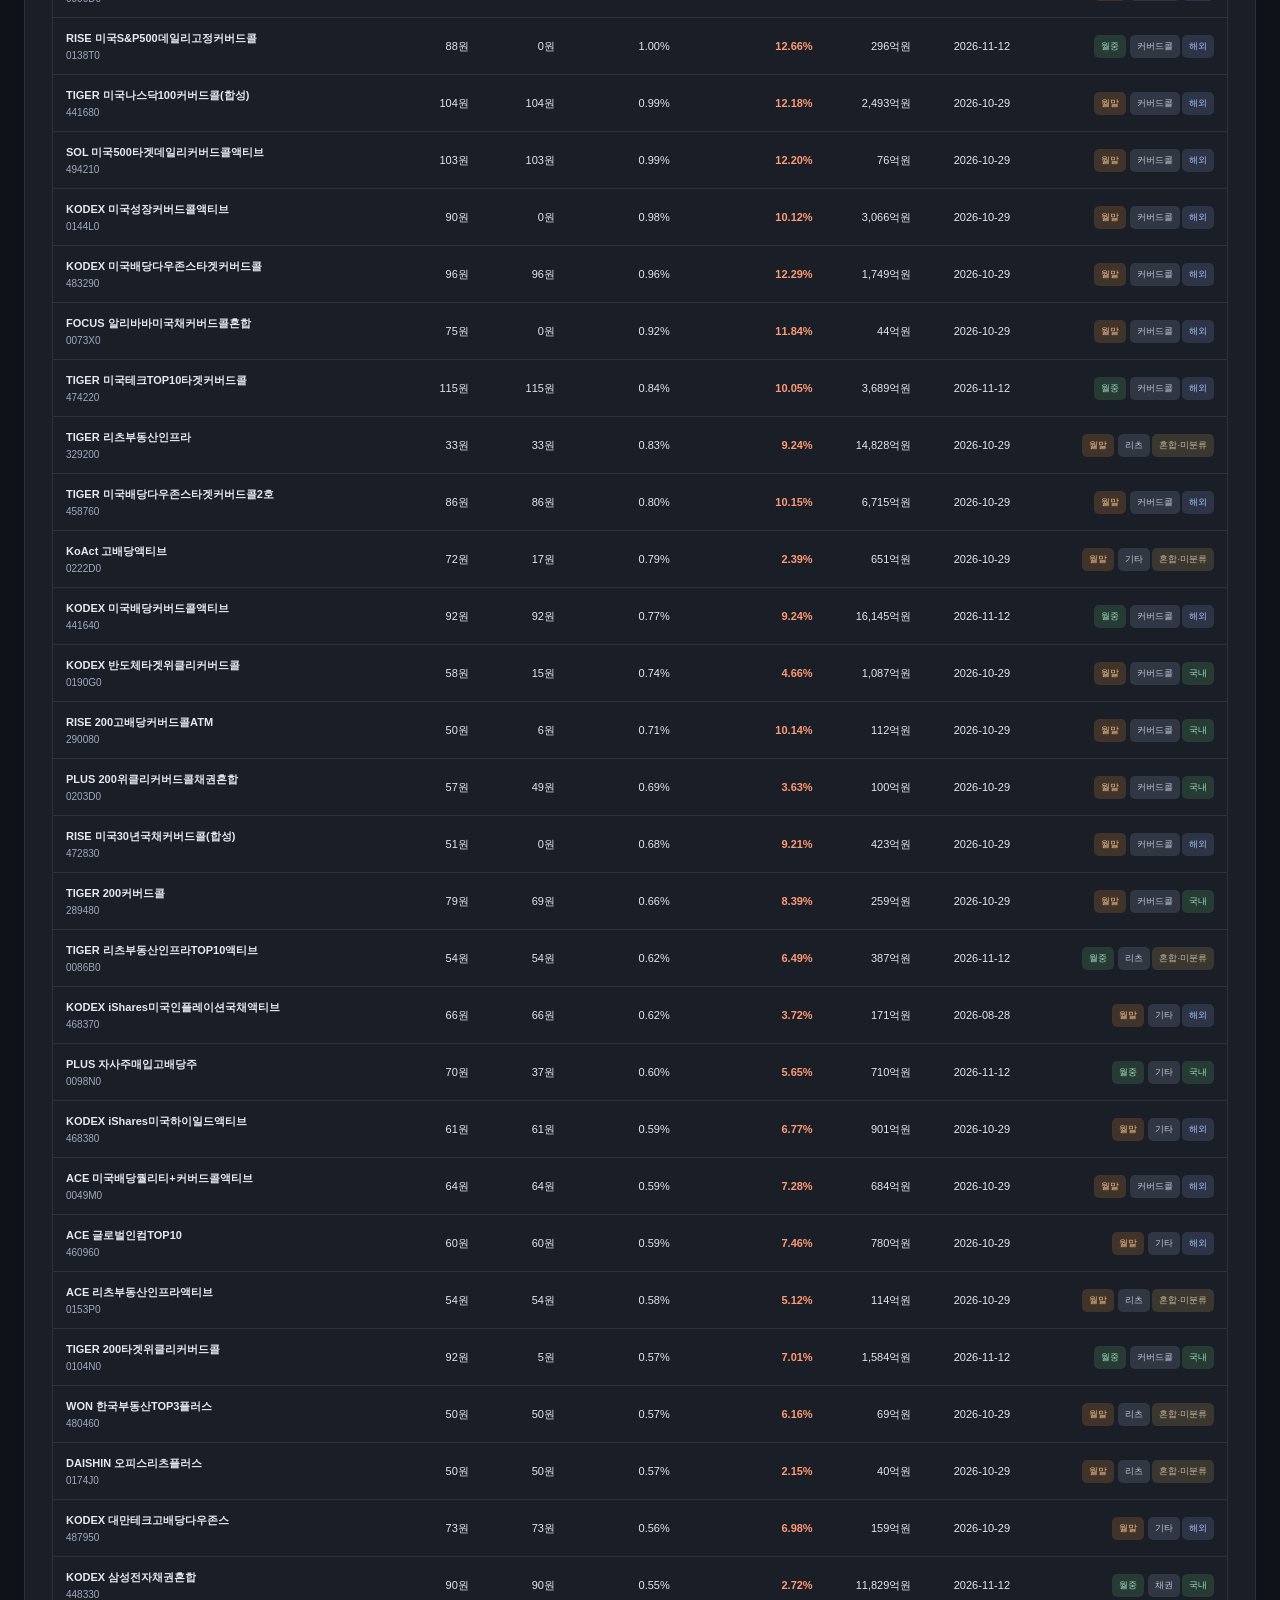
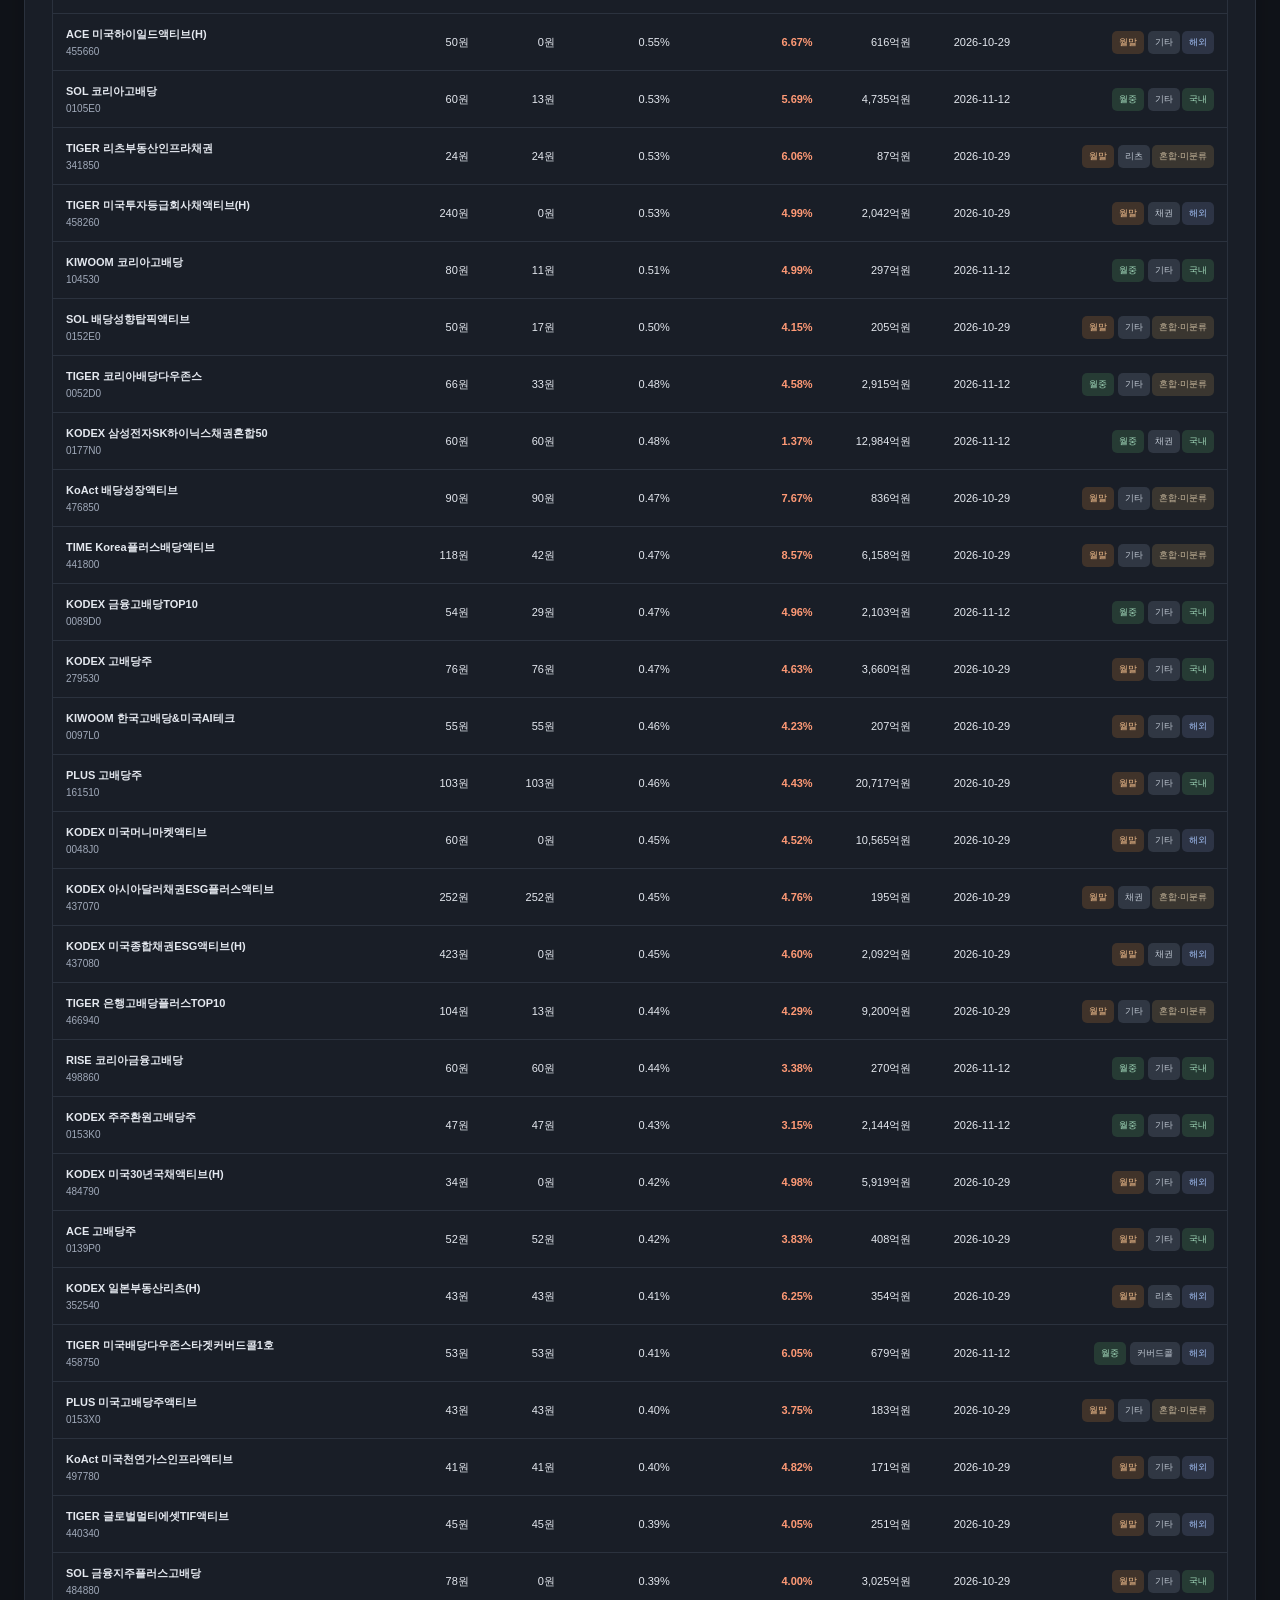
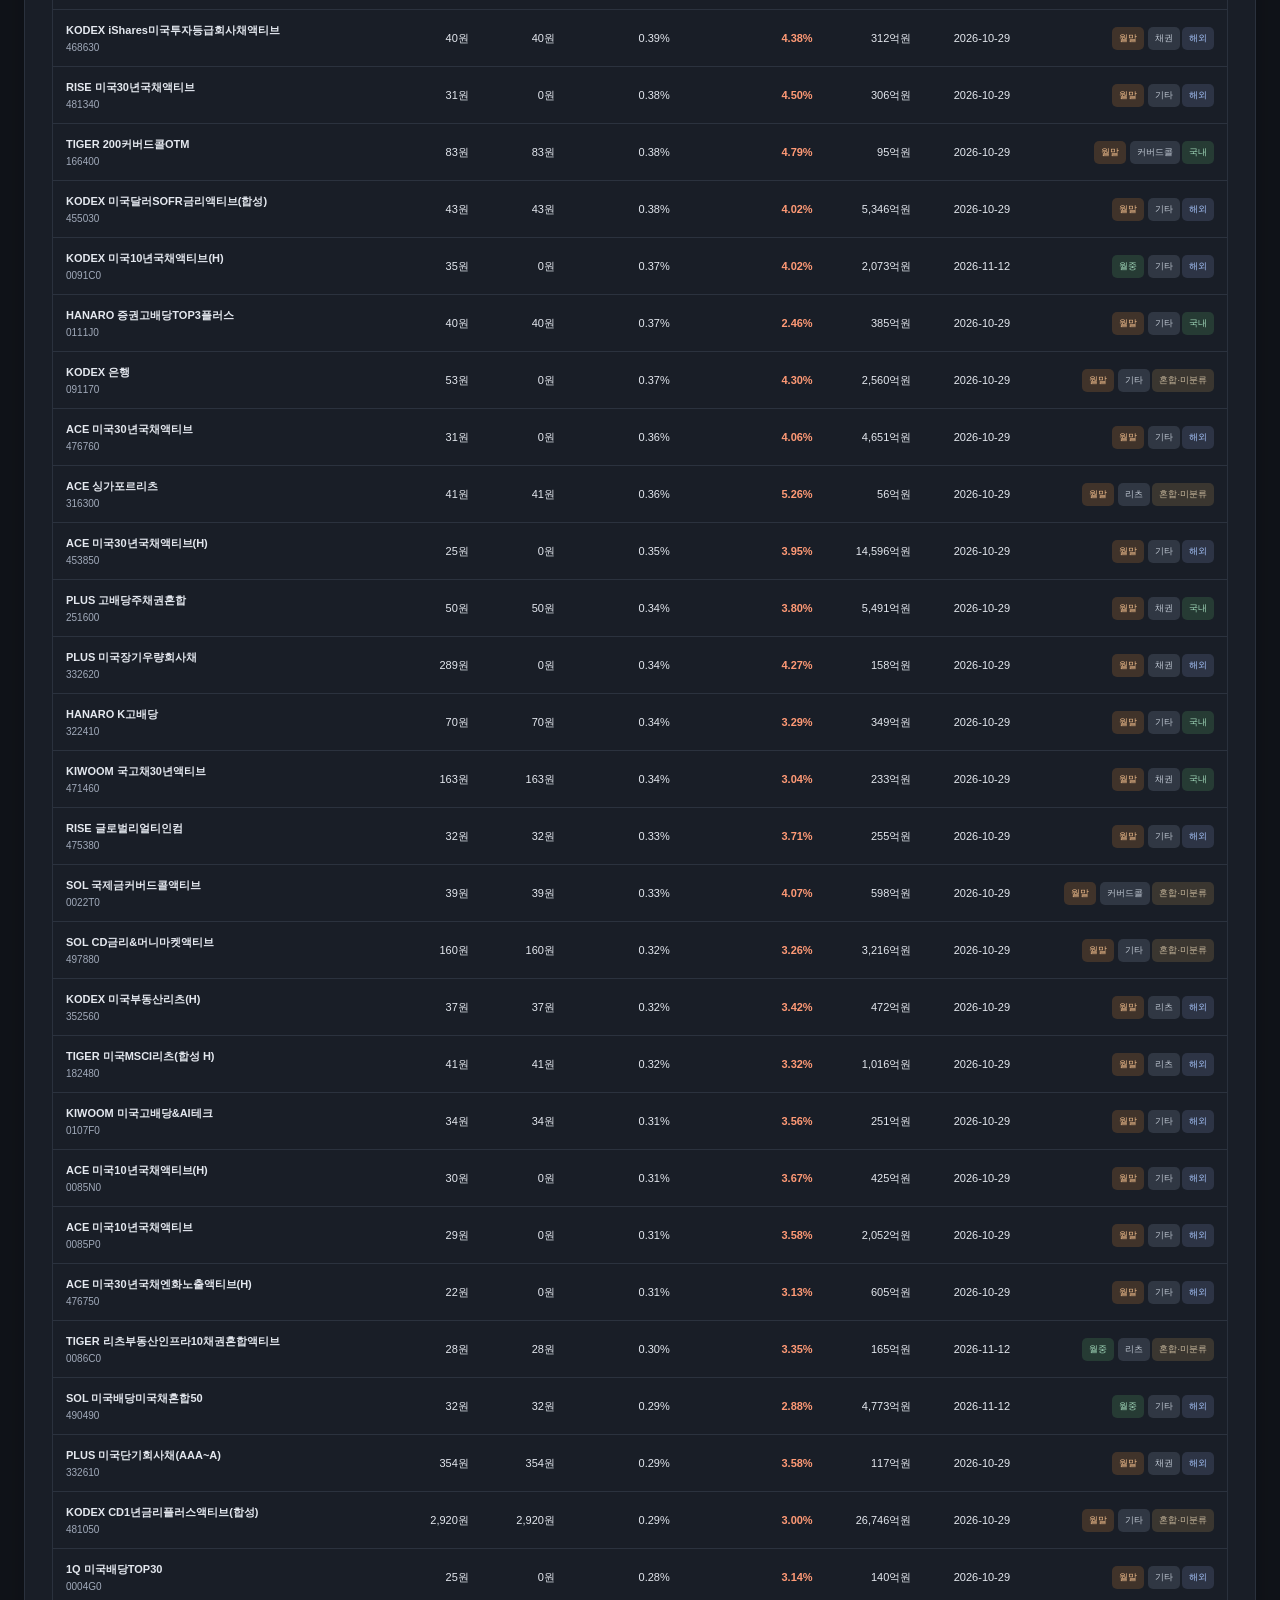
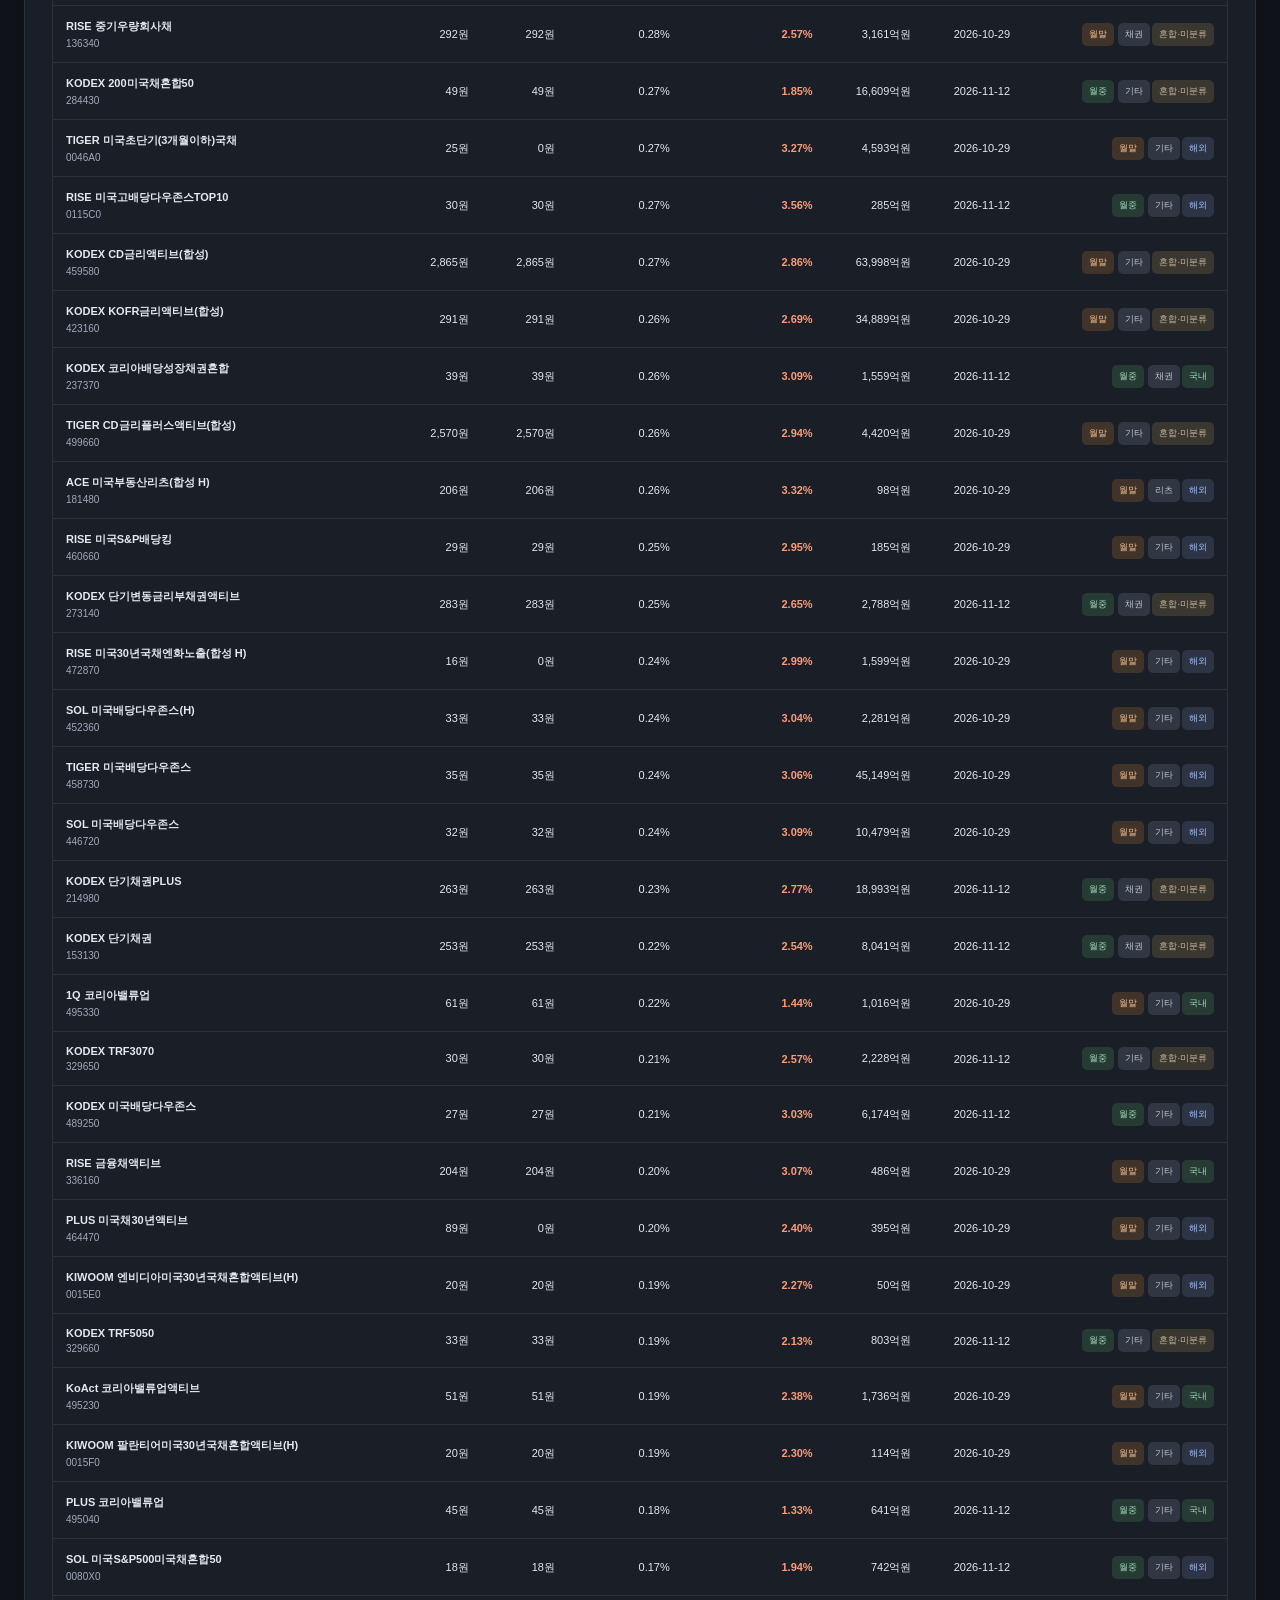
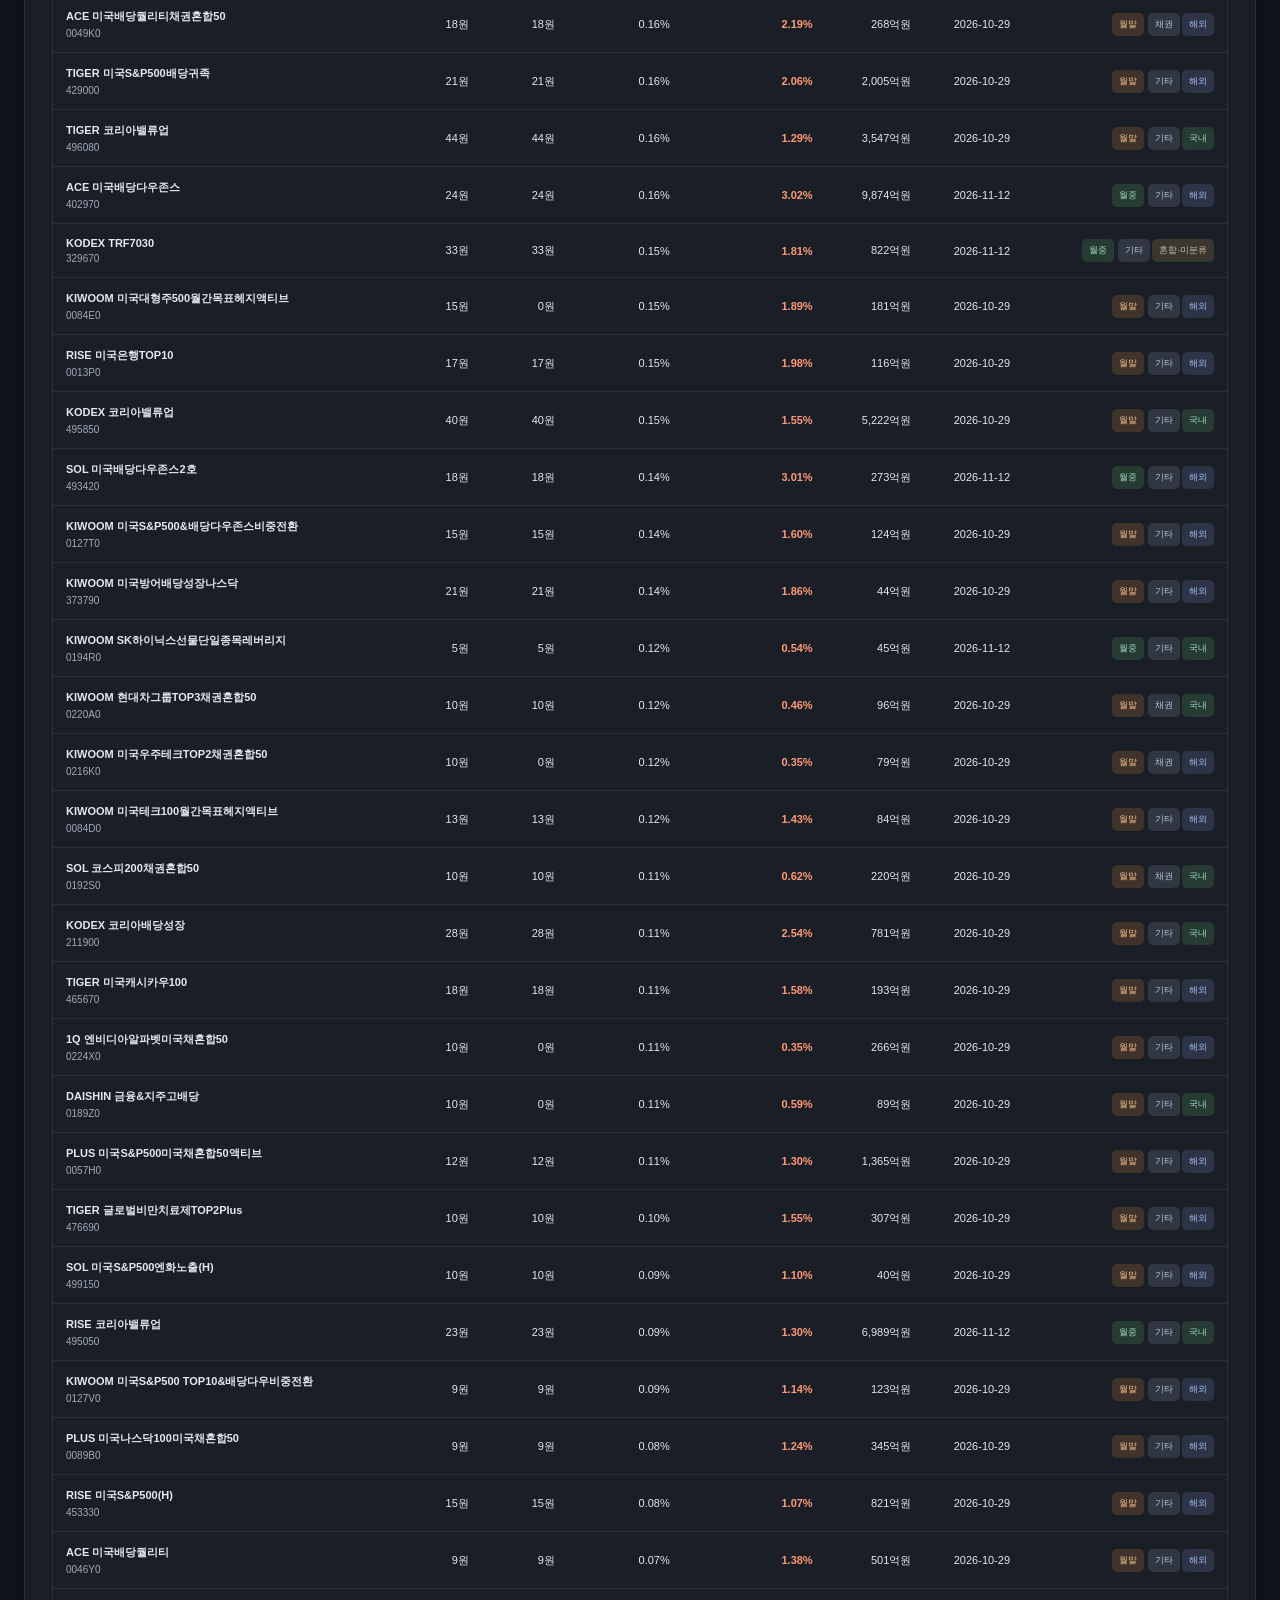
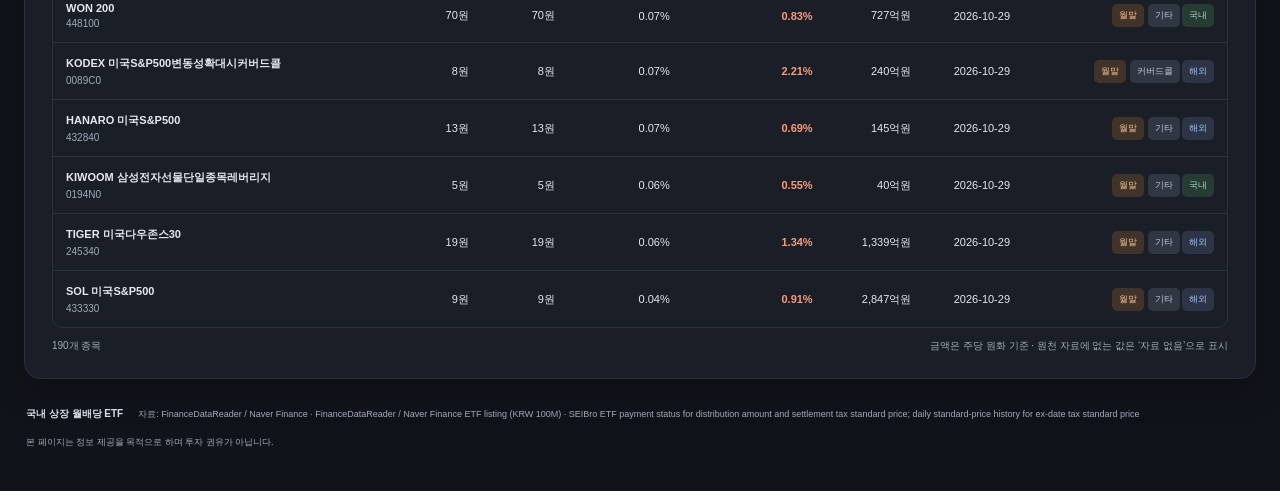
==== commit 6bfb13d5: "move title  position" ====
--- a/site/index.html
+++ b/site/index.html
@@ -20,7 +20,7 @@
       <!-- <tv-ticker-tag symbol="AMEX:SPYM" theme="dark" transparent></tv-ticker-tag> -->
       <!-- <tv-ticker-tag symbol="NASDAQ:QQQM" theme="dark" transparent></tv-ticker-tag> -->
       <!-- <tv-ticker-tag symbol="NASDAQ:NVDA" theme="dark" transparent></tv-ticker-tag> -->
-      <iframe src="./market-ticker.html" title="시장 시세 ticker"></iframe>
+      <iframe src="./market.html" title="시장 시세 ticker"></iframe>
     </div>
   </header>
 
--- a/site/css/style.css
+++ b/site/css/style.css
@@ -105,6 +105,6 @@
 /* Header ticker tape */
 .topbar{height:auto;min-height:84px;gap:24px}
 .topbar-ticker{flex:1;min-width:0;max-width:900px}
-.topbar-ticker iframe{display:block;width:100%;height:72px;border:0}
+.topbar-ticker iframe{display:block;width:100%;height:57px;border:0}
 .topbar-ticker tv-ticker-tape{display:block;width:100%!important;max-width:900px}
 @media(max-width:760px){.topbar{height:auto;min-height:62px;padding:12px 17px;flex-wrap:wrap;gap:10px}.topbar-ticker{flex-basis:100%;max-width:none}}
